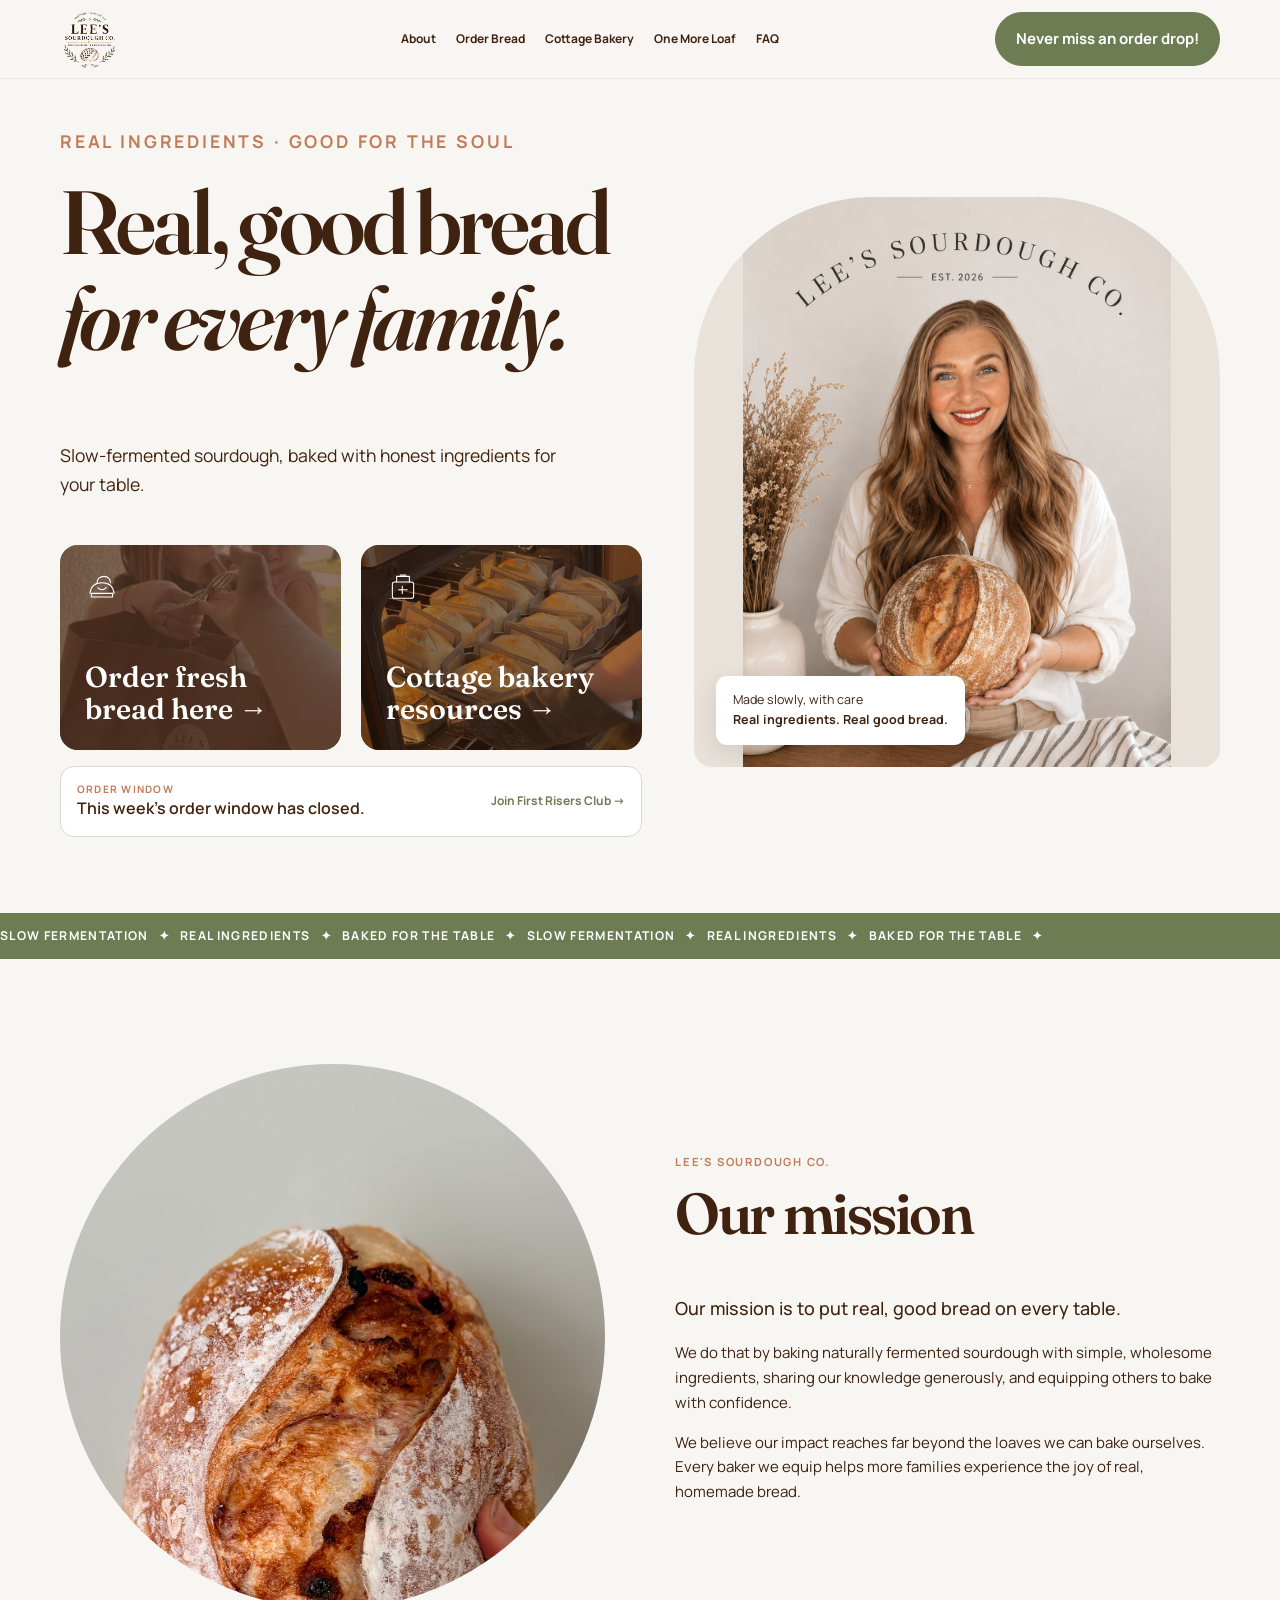
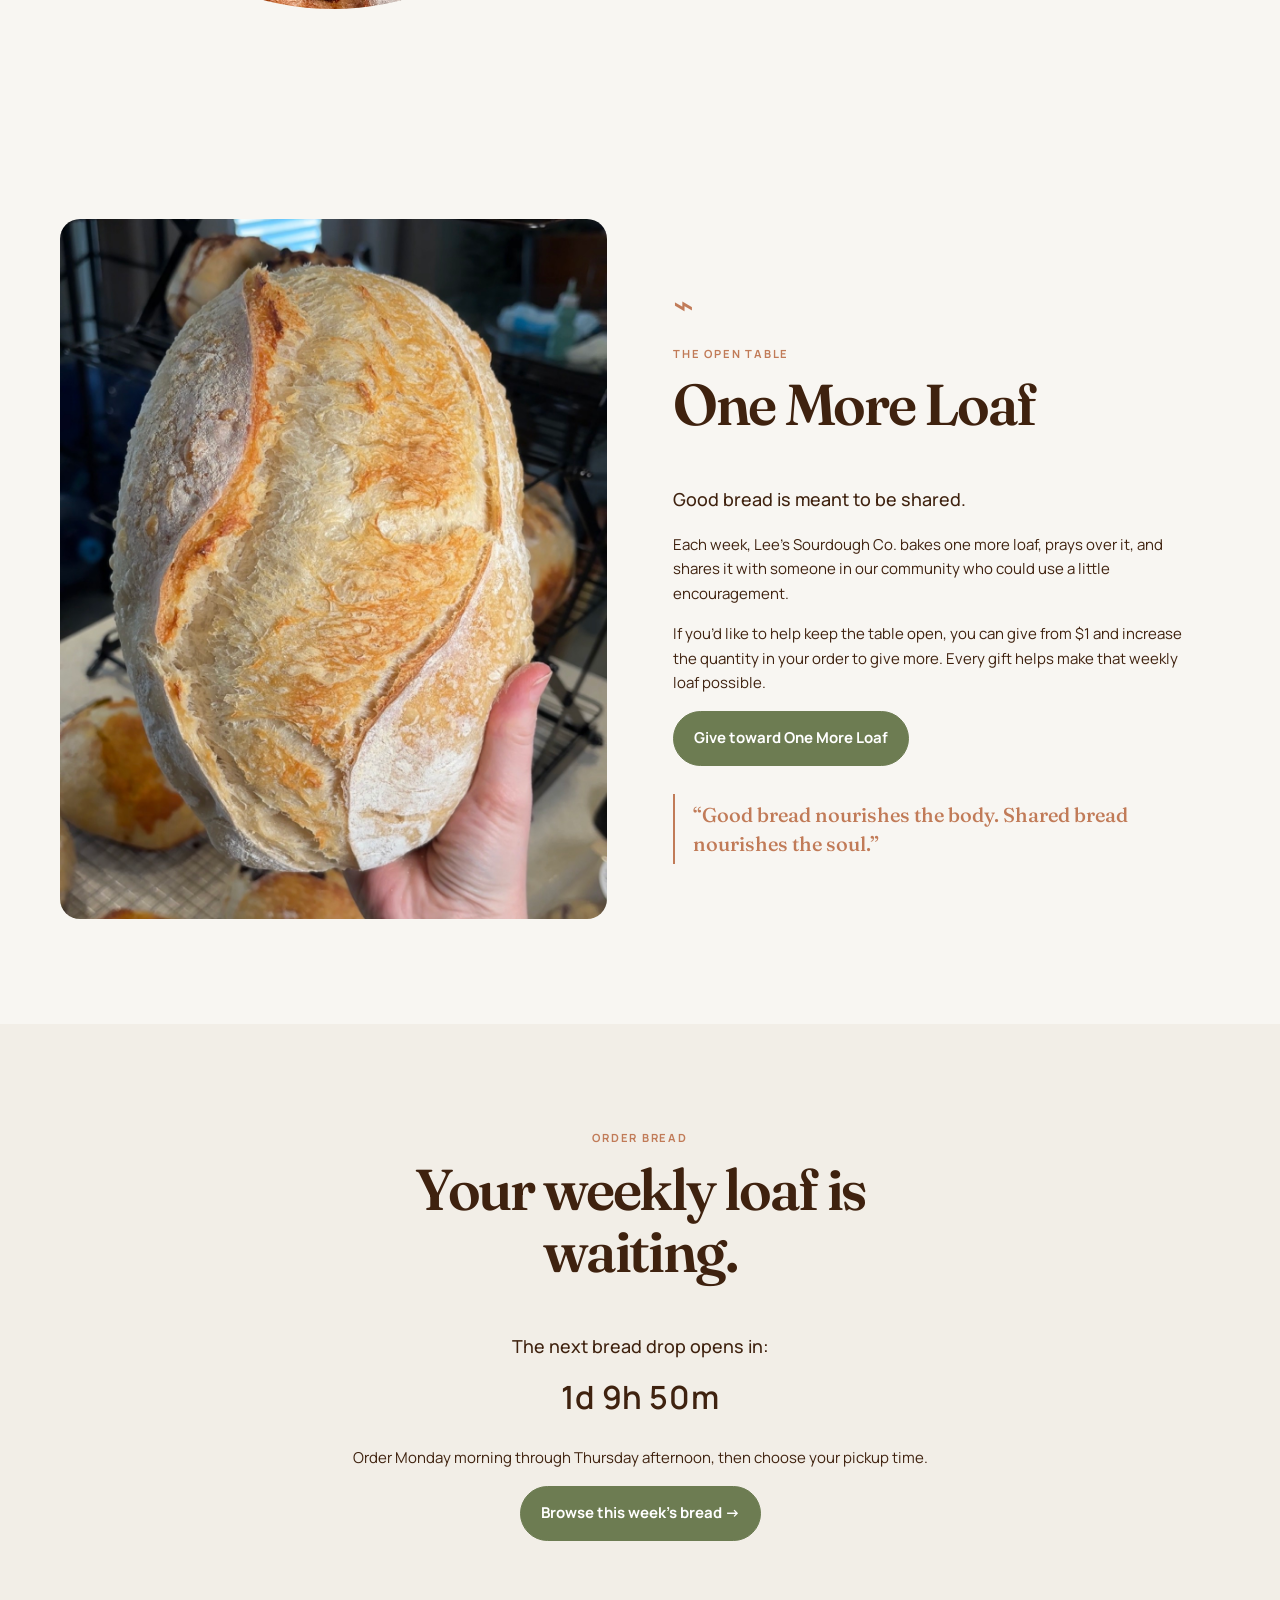
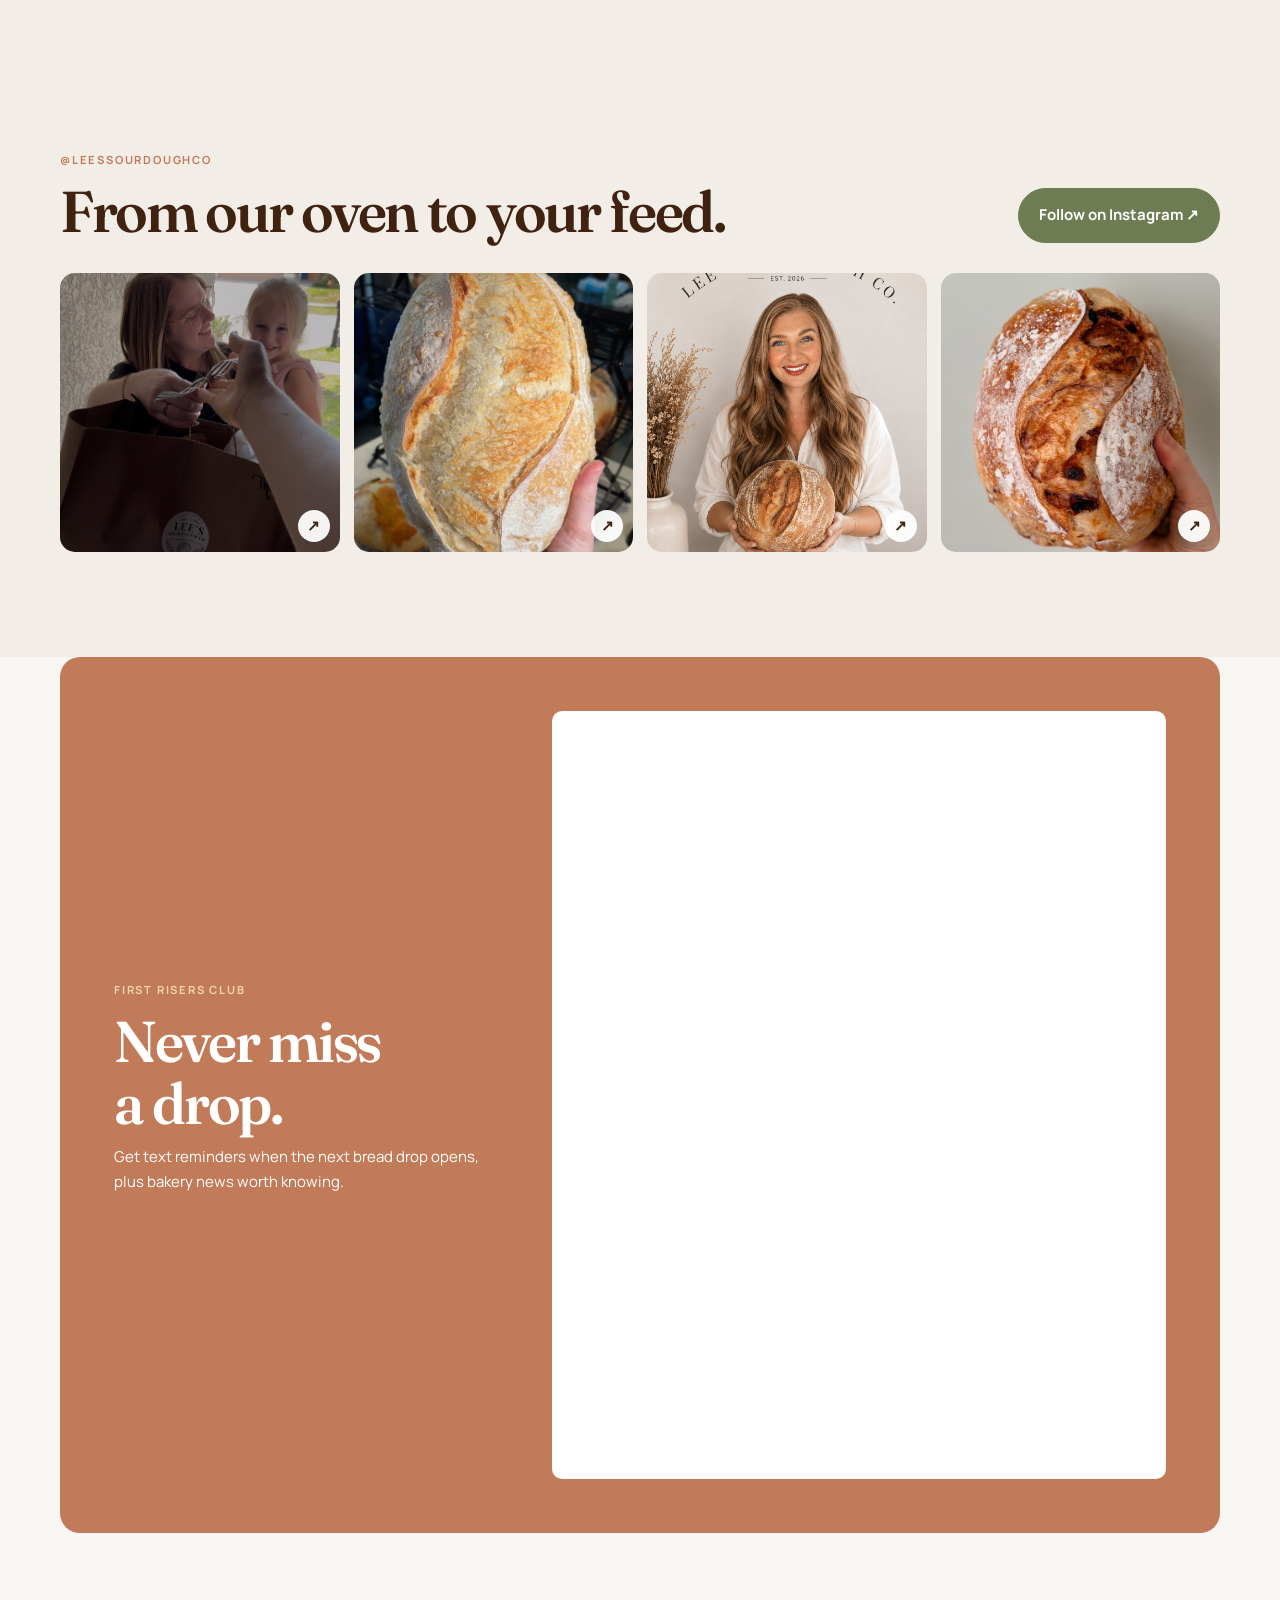
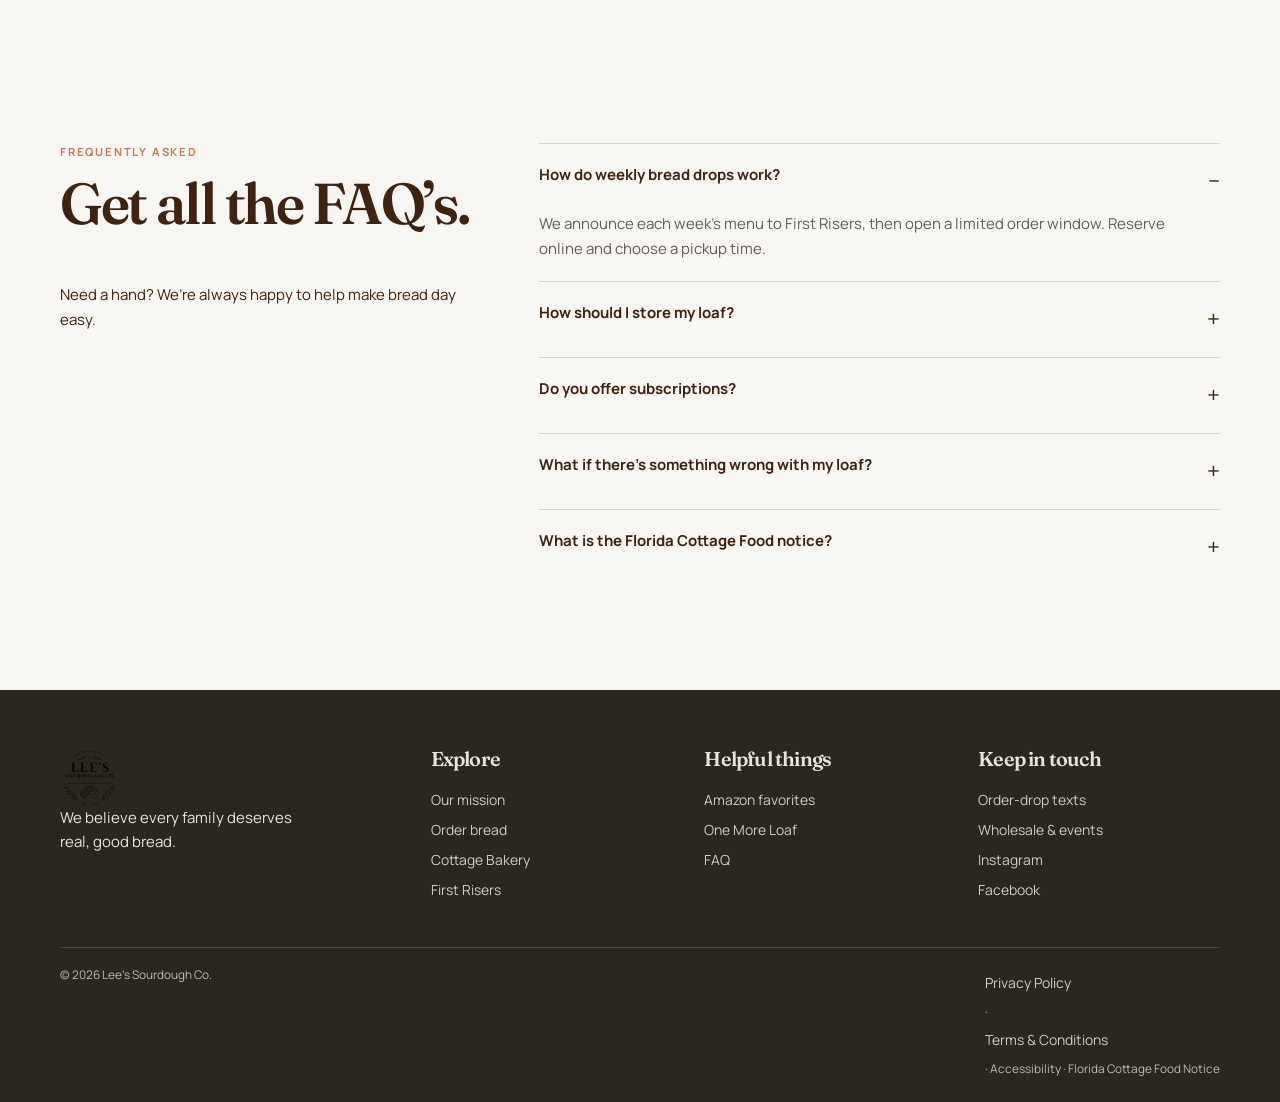
==== index.html @ 3257762b "Update FAQ answers" ====
<!doctype html>
<html lang="en">
<head>
  <meta charset="utf-8" />
  <meta name="viewport" content="width=device-width, initial-scale=1" />
  <meta name="description" content="Lee's Sourdough Co. — real, good bread for every family." />
  <title>Lee's Sourdough Co. | Real, good bread</title>
  <link rel="preconnect" href="https://fonts.googleapis.com">
  <link rel="preconnect" href="https://fonts.gstatic.com" crossorigin>
  <link href="https://fonts.googleapis.com/css2?family=Fraunces:opsz,wght@9..144,500;9..144,600;9..144,700&family=Manrope:wght@400;500;600;700&display=swap" rel="stylesheet">
  <style>
    :root { --cream:#F8F6F2; --paper:#FFFFFF; --ink:#3F220F; --brown:#C17B58; --olive:#6D7C52; --sage:#E5E8DF; --sand:#F2EEE7; --line:#DDD6CC; }
    * { box-sizing:border-box; } html { scroll-behavior:smooth; } body { margin:0; color:var(--ink); background:var(--cream); font:15px/1.65 "Manrope",sans-serif; }
    h1,h2,h3,p { margin-top:0; } h1,h2,h3 { font-family:"Fraunces",Georgia,serif; font-weight:600; line-height:1.08; letter-spacing:-.04em; } h1 { font-size:clamp(3rem,7vw,6.8rem); } h2 { font-size:clamp(2.25rem,4.5vw,4.35rem); } h3 { font-size:1.55rem; }
    a { color:inherit; text-decoration:none; } img { max-width:100%; display:block; object-fit:cover; } .wrap { width:min(1160px,calc(100% - 42px)); margin:auto; } .eyebrow { color:var(--brown); text-transform:uppercase; font-size:.7rem; font-weight:700; letter-spacing:.16em; }
    .btn { display:inline-flex; align-items:center; justify-content:center; gap:.5rem; border:1px solid var(--ink); border-radius:999px; padding:.88rem 1.25rem; font-weight:700; transition:.25s; cursor:pointer; background:transparent; } .btn:hover { transform:translateY(-2px); } .btn.dark { color:#fff; background:var(--ink); } .btn.olive { color:#fff; background:var(--olive); border-color:var(--olive); }
    header { position:sticky; top:0; z-index:10; background:rgba(248,246,242,.9); backdrop-filter:blur(14px); border-bottom:1px solid rgba(63,34,15,.08); } .nav { height:78px; display:flex; justify-content:space-between; align-items:center; } .logo { display:flex; align-items:center; gap:.55rem; } .logo img { width:124px; max-height:58px; object-fit:contain; object-position:left center; mix-blend-mode:multiply; } .mark { display:none; } nav { display:flex; gap:1.25rem; font-size:.75rem; font-weight:700; } nav a:hover { color:var(--olive); } .menu { display:none; }
    .hero { padding:48px 0 76px; } .hero-grid { display:grid; grid-template-columns:1.05fr .95fr; gap:52px; align-items:center; } .hero p { max-width:510px; font-size:1.1rem; } .hero-photo { min-height:570px; border-radius:180px 180px 18px 18px; overflow:hidden; position:relative; background:#e8e2da; } .hero-photo img { width:100%;height:100%;position:absolute;object-fit:contain;object-position:center; } .photo-note { position:absolute; left:22px; bottom:22px; background:var(--paper); padding:14px 17px; border-radius:11px; font-size:.78rem; box-shadow:0 8px 24px #46382422; }
    .choice-grid { display:grid; grid-template-columns:1fr 1fr; gap:20px; margin-top:45px; } .choice { min-height:205px; display:flex; flex-direction:column; justify-content:space-between; padding:25px; border-radius:18px; transition:.25s; position:relative; overflow:hidden; isolation:isolate; background-size:cover; background-position:center; color:#fff; } .choice::before { content:''; position:absolute; inset:0; z-index:-1; background:rgba(104,67,44,.62); transition:background .25s; } .choice:hover { transform:translateY(-4px); } .choice:hover::before { background:rgba(104,67,44,.48); } .choice.bread-choice { background-image:url('assets/order-fresh-delivery.jpeg'); background-position:center 58%; } .choice.learn-choice { background-image:url('assets/cottage-bakery-oven.jpeg'); background-position:center; color:#fff; } .choice.learn-choice::before { background:rgba(63,34,15,.52); } .choice.learn-choice:hover::before { background:rgba(63,34,15,.4); } .choice strong { font:600 1.8rem/1.1 "Fraunces"; } .choice-icon { width:34px; height:34px; color:currentColor; stroke:currentColor; fill:none; stroke-width:1.5; stroke-linecap:round; stroke-linejoin:round; } .drop-status { display:flex; align-items:center; justify-content:space-between; gap:15px; margin-top:16px; padding:14px 16px; border:1px solid var(--line); border-radius:14px; background:var(--paper); } .drop-status small { display:block; color:var(--brown); font-size:.64rem; font-weight:700; letter-spacing:.12em; text-transform:uppercase; } .drop-status b { font:600 1rem/1.3 "Manrope"; } .drop-status a { color:var(--olive); font-size:.75rem; font-weight:700; white-space:nowrap; }
    .ticker { background:var(--olive); color:#fff; padding:13px 0; overflow:hidden; white-space:nowrap; font-size:.76rem; font-weight:700; letter-spacing:.11em; text-transform:uppercase; } .ticker div { display:inline-block; animation:slide 14s linear infinite; } @keyframes slide { to { transform:translateX(-30%); } }
    section { padding:105px 0; } .split { display:grid; grid-template-columns:1fr 1fr; gap:70px; align-items:center; } .round-photo { aspect-ratio:1; border-radius:50%; overflow:hidden; } .lead { font:500 1.12rem/1.7 "Manrope"; max-width:520px; } .values { display:grid; grid-template-columns:1fr 1fr; gap:10px; margin-top:25px; } .value { background:var(--paper); border:1px solid var(--line); padding:17px; border-radius:12px; font-size:.9rem; transition:background .25s,color .25s,transform .25s; } .value:hover { background:var(--olive); color:#fff; transform:translateY(-2px); }
    .different { background:var(--ink); color:#fff; } .different .eyebrow { color:#e5c780; } .feature-grid { display:grid; grid-template-columns:repeat(4,1fr); gap:18px; margin-top:45px; } .feature { border-top:1px solid #ffffff55; padding-top:17px; } .feature b { display:block; font:600 1.2rem "Fraunces"; margin-bottom:7px; }
    .section-head { display:flex; justify-content:space-between; align-items:end; gap:25px; margin-bottom:40px; } .section-head p { max-width:440px; margin:0; } .cards { display:grid; grid-template-columns:repeat(3,1fr); gap:18px; } .card { background:var(--paper); border-radius:16px; overflow:hidden; border:1px solid var(--line); } .card img { width:100%; aspect-ratio:1.1; } .card-copy { padding:20px; } .tag { color:var(--brown); text-transform:uppercase; font-weight:700; font-size:.68rem; letter-spacing:.11em; } .instagram { background:var(--sand); } .instagram-head { display:flex; align-items:end; justify-content:space-between; gap:24px; margin-bottom:30px; } .instagram-head h2 { margin-bottom:0; } .instagram-grid { display:grid; grid-template-columns:repeat(4,1fr); gap:14px; } .instagram-post { aspect-ratio:1; overflow:hidden; border-radius:15px; background:#ddd3c6; position:relative; } .instagram-post img { width:100%; height:100%; object-fit:cover; transition:transform .35s; } .instagram-post:hover img { transform:scale(1.05); } .instagram-post span { position:absolute; inset:auto 10px 10px auto; display:grid; place-items:center; width:32px; height:32px; border-radius:50%; background:#fffffff0; color:var(--ink); font-weight:700; }
    .order { background:var(--sand); } .order-layout { display:grid; grid-template-columns:.84fr 1.16fr; gap:50px; } .order-layout.order-only { grid-template-columns:minmax(0,620px); justify-content:center; text-align:center; } .order-layout.order-only .lead { margin-inline:auto; } .tools { display:grid; grid-template-columns:repeat(2,1fr); gap:12px; } .tool { background:#fffaf3; padding:23px 18px; border-radius:13px; min-height:135px; border:1px solid #dcd0c0; } .tool span { display:block; font-size:1.55rem; margin-bottom:14px; }
    .tutorials { display:grid; grid-template-columns:repeat(3,1fr); gap:16px; } .tutorial { min-height:205px; padding:22px; border-radius:17px; display:flex; flex-direction:column; justify-content:space-between; background:var(--paper); border:1px solid var(--line); } .tutorial:nth-child(2),.tutorial:nth-child(5) { background:#f1ede5; } .tutorial small { font-weight:700; color:var(--brown); }
    .community { background:#70442d; color:#fff; } .levels { display:grid; grid-template-columns:repeat(4,1fr); gap:15px; margin-top:35px; } .level { padding:24px; border:1px solid #ffffff55; border-radius:15px; } .level em { color:#f0cf96; font-size:.75rem; font-style:normal; text-transform:uppercase; letter-spacing:.1em; } .club-details { display:grid; grid-template-columns:1fr 1fr; gap:16px; margin-top:16px; } .club-panel { padding:25px; border-radius:15px; background:#ffffff12; border:1px solid #ffffff32; } .club-panel h3 { margin-bottom:10px; } .milestones { display:flex; gap:10px; flex-wrap:wrap; margin-top:17px; } .milestone { padding:9px 12px; border-radius:999px; background:#ffffff18; font-size:.78rem; } .progress-track { height:7px; margin:17px 0 8px; overflow:hidden; border-radius:999px; background:#ffffff30; } .progress-track span { display:block; width:60%; height:100%; background:#f0cf96; border-radius:inherit; }
    .open-table { background:var(--cream); } .open-grid { display:grid; grid-template-columns:1fr 1fr; gap:66px; align-items:center; } .open-photo { min-height:500px; overflow:hidden; border-radius:20px; } .open-photo img { width:100%; height:100%; } .open-copy { max-width:510px; } .open-copy .quote { border-left:2px solid var(--brown); color:var(--brown); margin:28px 0 0; padding:6px 0 6px 18px; font:500 1.25rem/1.45 "Fraunces"; } .open-icon { color:var(--brown); font-size:2.2rem; margin-bottom:12px; } .text-link { display:inline-block; margin-left:18px; font-weight:700; color:var(--brown); } 
    .library { background:#ede8df; } .search { width:100%; border:1px solid var(--line); border-radius:999px; padding:15px 19px; font:inherit; background:#fffdf9; margin-bottom:19px; } .loaves { display:grid; grid-template-columns:repeat(4,1fr); gap:14px; } .loaf { background:var(--paper); border-radius:12px; padding:17px; } .loaf b { font-family:"Fraunces"; font-size:1.2rem; } .loaf small { display:block; color:#6E675F; }
    .faq-grid { display:grid; grid-template-columns:.75fr 1.25fr; gap:70px; } details { border-top:1px solid var(--line); padding:19px 0; } summary { cursor:pointer; font-weight:700; list-style:none; display:flex; justify-content:space-between; } summary::after { content:'+'; font-size:1.4rem; font-weight:400; } details[open] summary::after { content:'−'; } details p { color:#625e56; margin:12px 30px 0 0; }
    .subscribe { padding:0 0 105px; } .subscribe-box { background:var(--brown); color:#fff; padding:54px; border-radius:20px; display:grid; grid-template-columns:.78fr 1.22fr; gap:45px; align-items:center; } .subscribe-box h2 { margin-bottom:10px; } .risers-embed { width:100%; overflow:visible; border-radius:10px; background:#fff; } .risers-embed iframe { width:100%; height:768px; min-height:768px; border:0; border-radius:10px; display:block; } form { display:flex; gap:9px; } input { min-width:250px; padding:13px 16px; border:0; border-radius:999px; font:inherit; } form button { border:0; }
    footer { background:#292720; color:#e9e4da; padding:58px 0 24px; } .footer-grid { display:grid; grid-template-columns:1.4fr repeat(3,1fr); gap:32px; } footer h3 { font-size:1.25rem; } footer a { display:block; font-size:.87rem; margin:7px 0; color:#d0cbc2; } .legal { border-top:1px solid #ffffff22; margin-top:38px; padding-top:17px; display:flex;justify-content:space-between;font-size:.74rem;color:#bfb9af; }
    .fade { animation:fade .75s both; } @keyframes fade { from { opacity:0; transform:translateY(15px) } to { opacity:1; transform:none } }
    @media (max-width:800px) { nav { display:none; } .menu { display:block; } .hero-grid,.split,.order-layout,.faq-grid,.subscribe-box,.open-grid,.club-details { grid-template-columns:1fr; gap:30px; } .hero-photo { min-height:390px; order:-1; border-radius:100px 100px 15px 15px; } .open-photo { min-height:390px; order:-1; } .feature-grid,.cards,.tutorials,.levels,.loaves { grid-template-columns:repeat(2,1fr); } .footer-grid { grid-template-columns:1fr 1fr; } section { padding:68px 0; } .subscribe { padding-bottom:68px; } .subscribe-box { padding:32px 25px; } form { flex-direction:column; } input { min-width:0; } }
    @media (max-width:460px) { .choice-grid,.feature-grid,.cards,.tutorials,.levels,.loaves,.values { grid-template-columns:1fr; } .tools { gap:9px; } .section-head { display:block; } .section-head p { margin-top:15px; } }
  </style>
  <style>
    html{scroll-padding-top:76px;-webkit-text-size-adjust:100%}body{overflow-x:hidden}img,iframe{max-width:100%}section[id]{scroll-margin-top:76px}
    @media(max-width:800px){.wrap{width:min(100% - 32px,1160px)}.nav{height:68px;gap:10px}.logo img{width:92px;max-height:52px}.nav .btn{padding:.66rem .8rem;font-size:.7rem;line-height:1.15;text-align:center}.hero{padding:30px 0 54px}.hero h1{font-size:clamp(2.75rem,13vw,4rem)}.hero p{font-size:1rem}.choice-grid{margin-top:28px;gap:14px}.choice{min-height:172px;padding:20px}.choice strong{font-size:1.55rem}.drop-status{align-items:flex-start;flex-wrap:wrap}.drop-status a{width:100%}.hero-photo,.open-photo{min-height:330px}.photo-note{left:14px;bottom:14px;padding:10px 12px;font-size:.7rem}.round-photo{max-width:390px;margin:auto}.order-layout.order-only{padding-inline:4px}.faq-grid{gap:24px}.subscribe-box{padding:28px 20px}.risers-embed iframe{min-height:820px}.instagram-head{display:block}.instagram-head .btn{margin-top:16px}.instagram-grid{grid-template-columns:repeat(2,1fr);gap:10px}.footer-grid{grid-template-columns:1fr;gap:20px}.legal{display:block;line-height:1.7}.legal span+span{display:block;margin-top:8px}}
    @media(max-width:420px){.wrap{width:min(100% - 28px,1160px)}.nav .btn{max-width:190px;font-size:.66rem}.hero-photo,.open-photo{min-height:290px}.choice-grid{grid-template-columns:1fr}.choice{min-height:156px}.subscribe-box h2{font-size:clamp(2.4rem,12vw,3.25rem)}.risers-embed iframe{min-height:820px}}
  </style>
</head>
<body>
  <header><div class="wrap nav"><a class="logo" href="#home"><img src="assets/lees-sourdough-logo-sticker.png" alt="Lee's Sourdough Co."></a><nav><a href="#about">About</a><a href="order.html">Order Bread</a><a href="cottage-bakery.html">Cottage Bakery</a><a href="#open-table">One More Loaf</a><a href="#faq">FAQ</a></nav><a class="btn olive" href="#subscribe">Never miss an order drop!</a></div></header>
  <main>
    <section class="hero" id="home"><div class="wrap hero-grid"><div class="fade"><p class="eyebrow">Real ingredients · good for the soul</p><h1>Real, good bread<br><i>for every family.</i></h1><p>Slow-fermented sourdough, baked with honest ingredients for your table.</p><div class="choice-grid"><a class="choice bread-choice" href="order.html"><svg class="choice-icon" viewBox="0 0 48 48" aria-hidden="true"><path d="M7 33c1-9 7-15 17-15s16 6 17 15"/><path d="M9 33h30v5H9zM17 18c0-5 4-9 10-9 5 0 9 4 9 9M18 25c2 2 4 3 6 3s4-1 6-3"/></svg><strong>Order fresh<br>bread here →</strong></a><a class="choice learn-choice" href="cottage-bakery.html"><svg class="choice-icon" viewBox="0 0 48 48" aria-hidden="true"><rect x="9" y="17" width="30" height="23" rx="3"/><path d="M15 17V9h18v8M18 28h12M23 23v10M20 7h8"/></svg><strong>Cottage bakery<br>resources →</strong></a></div><div class="drop-status"><div><small>Order window</small><b id="heroCountdownLabel">Checking this week’s drop…</b><span id="heroCountdown" hidden></span></div><a href="#subscribe">Join First Risers Club →</a></div></div><div class="hero-photo fade"><img src="assets/hero-founder.png" alt="Founder of Lee's Sourdough Co. holding a fresh sourdough loaf"><div class="photo-note">Made slowly, with care<br><b>Real ingredients. Real good bread.</b></div></div></div></section>
    <div class="ticker"><div>slow fermentation &nbsp; ✦ &nbsp; real ingredients &nbsp; ✦ &nbsp; baked for the table &nbsp; ✦ &nbsp; slow fermentation &nbsp; ✦ &nbsp; real ingredients &nbsp; ✦ &nbsp; baked for the table &nbsp; ✦ &nbsp;</div></div>
    <section id="about"><div class="wrap split"><div class="round-photo"><img src="assets/mission-loaf.jpeg" alt="A fresh Lee's Sourdough Co. loaf"></div><div><p class="eyebrow">Lee's Sourdough Co.</p><h2>Our mission</h2><p class="lead">Our mission is to put real, good bread on every table.</p><p>We do that by baking naturally fermented sourdough with simple, wholesome ingredients, sharing our knowledge generously, and equipping others to bake with confidence.</p><p>We believe our impact reaches far beyond the loaves we can bake ourselves. Every baker we equip helps more families experience the joy of real, homemade bread.</p></div></div></section>
    <section class="open-table" id="open-table"><div class="wrap open-grid"><div class="open-photo fade"><img src="assets/plain-sourdough-loaf.jpeg" alt="A plain freshly baked sourdough loaf"></div><div class="open-copy"><div class="open-icon" aria-hidden="true">⌁</div><p class="eyebrow">The Open Table</p><h2>One More Loaf</h2><p class="lead">Good bread is meant to be shared.</p><p>Each week, Lee’s Sourdough Co. bakes one more loaf, prays over it, and shares it with someone in our community who could use a little encouragement.</p><p>If you’d like to help keep the table open, you can give from $1 and increase the quantity in your order to give more. Every gift helps make that weekly loaf possible.</p><a class="btn olive" href="order.html">Give toward One More Loaf</a><p class="quote">“Good bread nourishes the body. Shared bread nourishes the soul.”</p></div></div></section>
    <section class="order" id="order"><div class="wrap order-layout order-only"><div><p class="eyebrow">Order bread</p><h2>Your weekly loaf is waiting.</h2><p class="lead" id="countdownLabel">The next bread drop opens in:</p><h3 id="countdown" style="font-family:Manrope;font-size:2rem;letter-spacing:.02em">--d --h --m</h3><p>Order Monday morning through Thursday afternoon, then choose your pickup time.</p><a class="btn olive" id="orderCta" href="order.html">Browse this week’s bread →</a></div></div></section>
    <section class="instagram" aria-labelledby="instagram-title"><div class="wrap"><div class="instagram-head"><div><p class="eyebrow">@leessourdoughco</p><h2 id="instagram-title">From our oven to your feed.</h2></div><a class="btn olive" href="https://www.instagram.com/leessourdoughco/" target="_blank" rel="noopener">Follow on Instagram ↗</a></div><div class="instagram-grid"><a class="instagram-post" href="https://www.instagram.com/leessourdoughco/" target="_blank" rel="noopener"><img src="assets/order-fresh-delivery.jpeg" alt="Lee's Sourdough Co. bread delivery"><span aria-hidden="true">↗</span></a><a class="instagram-post" href="https://www.instagram.com/leessourdoughco/" target="_blank" rel="noopener"><img src="assets/plain-sourdough-loaf.jpeg" alt="Fresh sourdough loaf"><span aria-hidden="true">↗</span></a><a class="instagram-post" href="https://www.instagram.com/leessourdoughco/" target="_blank" rel="noopener"><img src="assets/hero-founder.png" alt="Founder holding a sourdough loaf"><span aria-hidden="true">↗</span></a><a class="instagram-post" href="https://www.instagram.com/leessourdoughco/" target="_blank" rel="noopener"><img src="assets/mission-loaf.jpeg" alt="Freshly baked Lee's Sourdough loaf"><span aria-hidden="true">↗</span></a></div></div></section>
    <section class="subscribe" id="subscribe"><div class="wrap"><div class="subscribe-box"><div><p class="eyebrow" style="color:#f3d4ae">First Risers Club</p><h2>Never miss<br>a drop.</h2><p>Get text reminders when the next bread drop opens, plus bakery news worth knowing.</p></div><div class="risers-embed"><iframe src="https://link.lifeofthelees.com/widget/form/QZSWTrBe4F0Rznq5E8oC" id="inline-QZSWTrBe4F0Rznq5E8oC" data-layout="{'id':'INLINE'}" data-trigger-type="alwaysShow" data-trigger-value="" data-activation-type="alwaysActivated" data-activation-value="" data-deactivation-type="neverDeactivate" data-deactivation-value="" data-form-name="Join the First Risers!" data-height="768" data-layout-iframe-id="inline-QZSWTrBe4F0Rznq5E8oC" data-form-id="QZSWTrBe4F0Rznq5E8oC" data-cookie-consent="true" data-cookie-consent-provider="auto" title="Join the First Risers!"></iframe><script src="https://link.lifeofthelees.com/js/form_embed.js"></script></div></div></div></section>
<section id="faq"><div class="wrap faq-grid"><div><p class="eyebrow">Frequently asked</p><h2>Get all the FAQ’s.</h2><p>Need a hand? We’re always happy to help make bread day easy.</p></div><div><details open><summary>How do weekly bread drops work?</summary><p>We announce each week’s menu to First Risers, then open a limited order window. Reserve online and choose a pickup time.</p></details><details><summary>How should I store my loaf?</summary><p>You can store your loaf on the counter for 2–3 days, then in the fridge for up to a week. The best way to keep it fresh longer is to pre-slice it and store it in a freezer bag in the freezer.</p></details><details><summary>Do you offer subscriptions?</summary><p>Subscriptions are coming soon. Join First Risers to be the first to know when they’re ready.</p></details><details><summary>What if there’s something wrong with my loaf?</summary><p>We want every loaf to be a delight. Reach out within 24 hours of pickup with pictures and a description of what was wrong, and we’ll make it right.</p></details><details><summary>What is the Florida Cottage Food notice?</summary><p>Lee’s Sourdough Co. operates under Florida’s Cottage Food Law, which allows home bakers to make and sell certain low-risk, shelf-stable foods from their home kitchens without a food permit or commercial kitchen.</p><p>This includes foods like breads, cookies, cakes, pastries, candies, jams, and other approved shelf-stable products. Foods that require refrigeration for safety, including products made with certain cream cheese or other temperature-controlled ingredients, are not permitted under the cottage food exemption.</p><p>Simply put: everything I sell is made from my home kitchen and carefully selected to meet Florida’s cottage food requirements.</p></details></div></div></section>
  </main>
  <footer id="contact"><div class="wrap"><div class="footer-grid"><div><div class="logo"><img src="assets/lees-sourdough-logo-sticker.png" alt="Lee's Sourdough Co."></div><p style="max-width:240px">We believe every family deserves real, good bread.</p></div><div><h3>Explore</h3><a href="#about">Our mission</a><a href="order.html">Order bread</a><a href="cottage-bakery.html">Cottage Bakery</a><a href="#subscribe">First Risers</a></div><div><h3>Helpful things</h3><a href="cottage-bakery.html">Amazon favorites</a><a href="#open-table">One More Loaf</a><a href="#faq">FAQ</a></div><div><h3>Keep in touch</h3><a href="#subscribe">Order-drop texts</a><a href="#contact">Wholesale & events</a><a href="#contact">Instagram</a><a href="#contact">Facebook</a></div></div><div class="legal"><span>© 2026 Lee’s Sourdough Co.</span><span><a href="privacy-policy.html">Privacy Policy</a> · <a href="terms.html">Terms &amp; Conditions</a> · Accessibility · Florida Cottage Food Notice</span></div></div></footer>
  <script>
    // Update this one URL when the order form is ready; the weekly timing below needs no manual updates.
    const ORDER_FORM_URL = 'order.html';
    const nyParts = date => Object.fromEntries(new Intl.DateTimeFormat('en-US',{timeZone:'America/New_York',year:'numeric',month:'numeric',day:'numeric',weekday:'short'}).formatToParts(date).filter(p=>p.type!=='literal').map(p=>[p.type,p.value]));
    function nyTime(year,month,day,hour){const approx=new Date(Date.UTC(year,month-1,day,hour));const zone=new Intl.DateTimeFormat('en-US',{timeZone:'America/New_York',timeZoneName:'longOffset'}).formatToParts(approx).find(p=>p.type==='timeZoneName').value;const match=zone.match(/GMT([+-])(\d{2}):(\d{2})/);const offset=(Number(match[2])*60+Number(match[3]))*(match[1]==='-'?-1:1);return new Date(approx.getTime()-offset*60000);}
    function updateCountdown(){const now=new Date(),p=nyParts(now),today=new Date(Date.UTC(+p.year,+p.month-1,+p.day)),weekdays={Sun:0,Mon:1,Tue:2,Wed:3,Thu:4,Fri:5,Sat:6},monday=new Date(today);monday.setUTCDate(today.getUTCDate()-((weekdays[p.weekday]+6)%7));let open=nyTime(monday.getUTCFullYear(),monday.getUTCMonth()+1,monday.getUTCDate(),8),close=nyTime(monday.getUTCFullYear(),monday.getUTCMonth()+1,monday.getUTCDate()+3,17),target,label;if(now<open){target=open;label='Orders open Monday at 8 a.m. ET.';}else if(now<close){target=close;label='Orders are open now — closes Thursday at 5 p.m. ET.';}else{monday.setUTCDate(monday.getUTCDate()+7);target=nyTime(monday.getUTCFullYear(),monday.getUTCMonth()+1,monday.getUTCDate(),8);label='This week’s order window has closed.';}const ms=Math.max(0,target-now),d=Math.floor(ms/864e5),h=Math.floor(ms/36e5)%24,m=Math.floor(ms/6e4)%60;document.getElementById('countdown').textContent=`${d}d ${h}h ${m}m`;document.getElementById('countdownLabel').textContent=now<open?'The next bread drop opens in:':now<close?'This week’s order window closes in:':'The next bread drop opens in:';document.getElementById('heroCountdownLabel').textContent=label;const cta=document.getElementById('orderCta');if(ORDER_FORM_URL)cta.href=ORDER_FORM_URL;}
    updateCountdown();setInterval(updateCountdown,60000);
    const loafSearch=document.getElementById('loafSearch');if(loafSearch)loafSearch.addEventListener('input',e=>document.querySelectorAll('.loaf').forEach(x=>x.style.display=x.textContent.toLowerCase().includes(e.target.value.toLowerCase())?'block':'none'));
  </script>
</body>
</html>
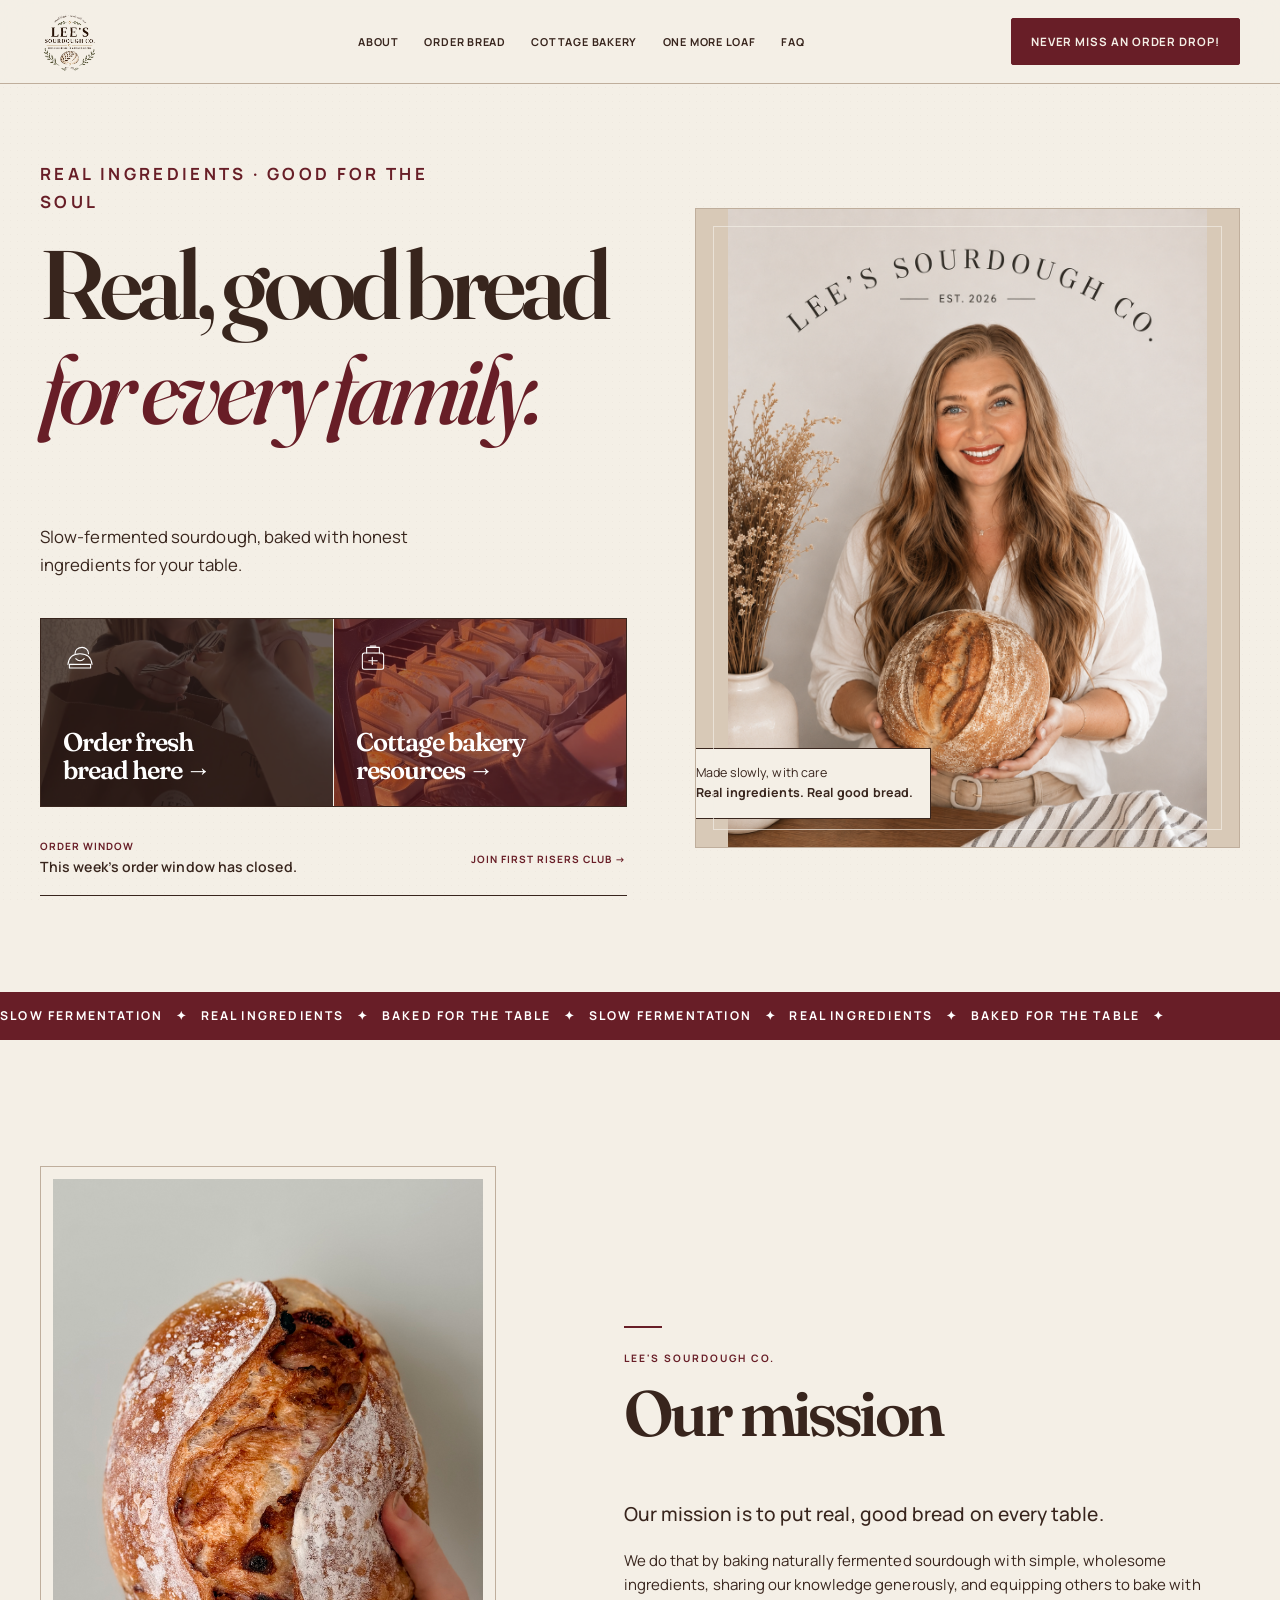
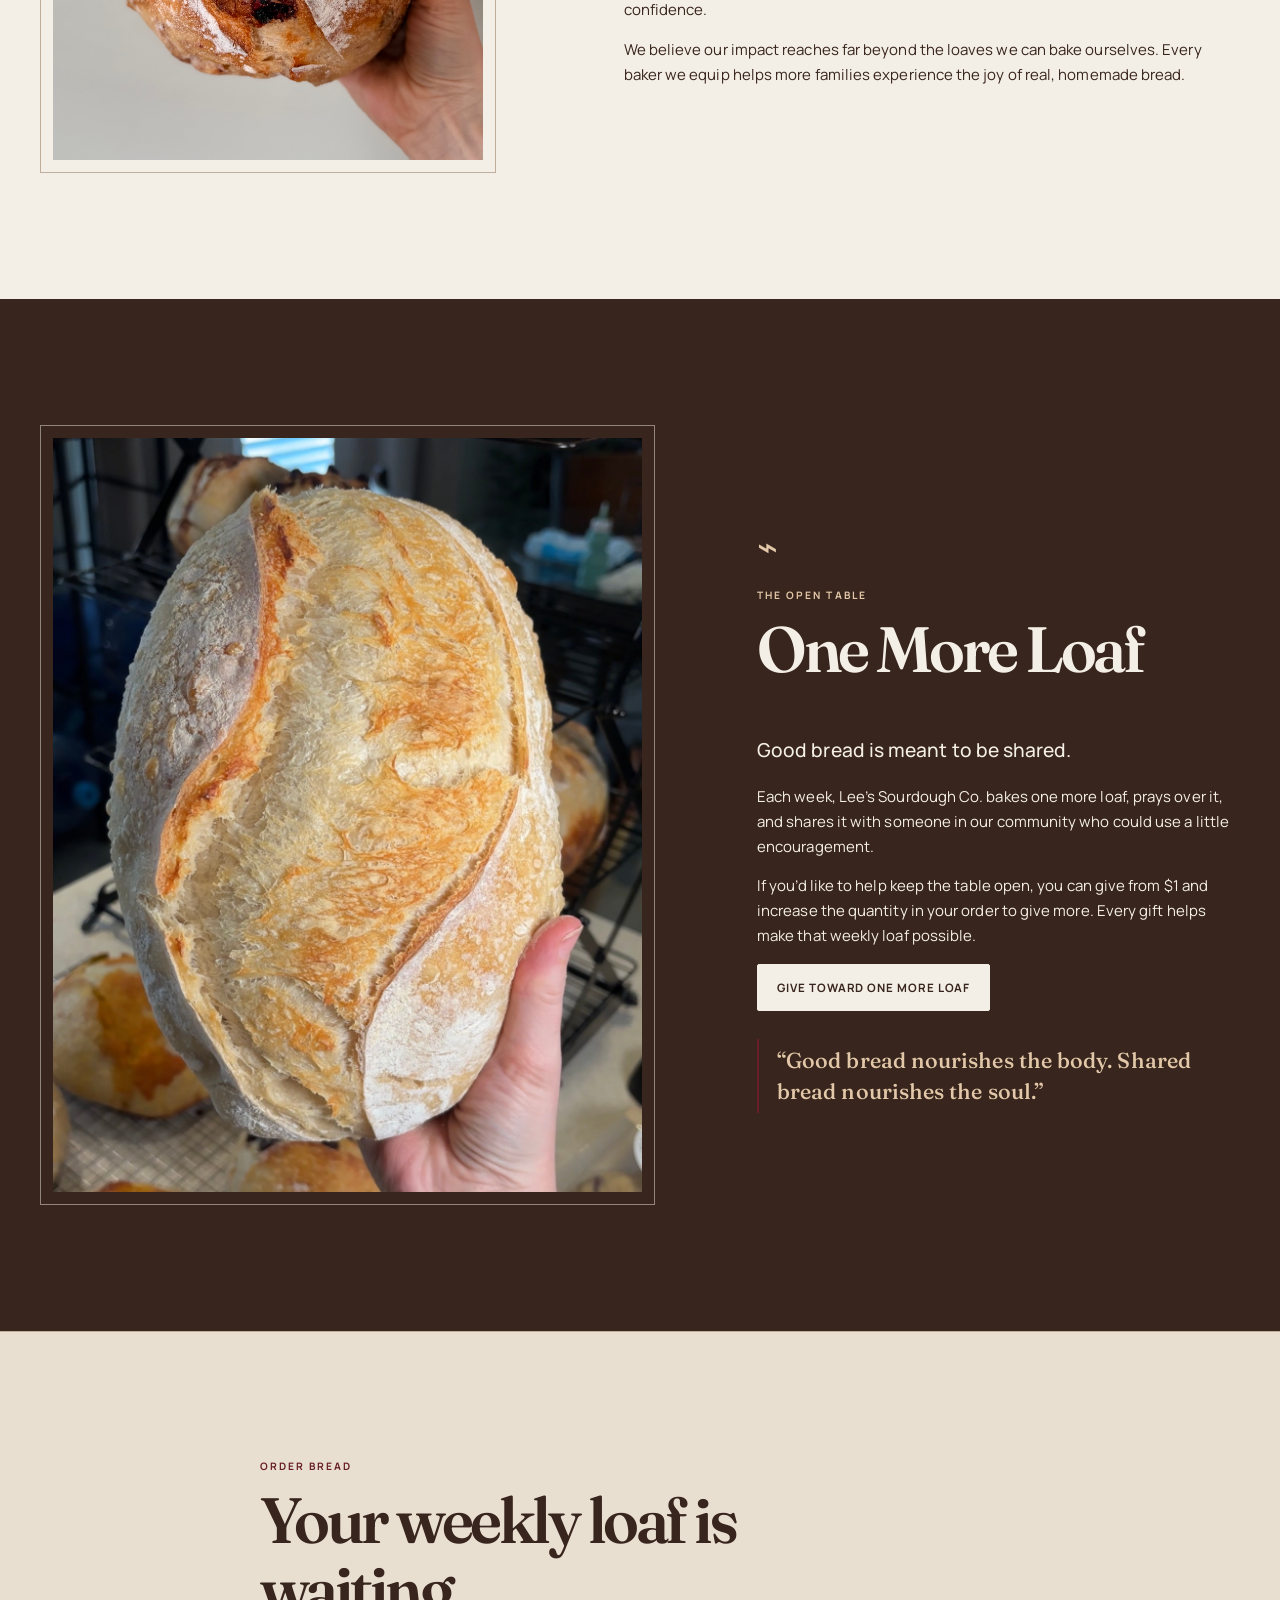
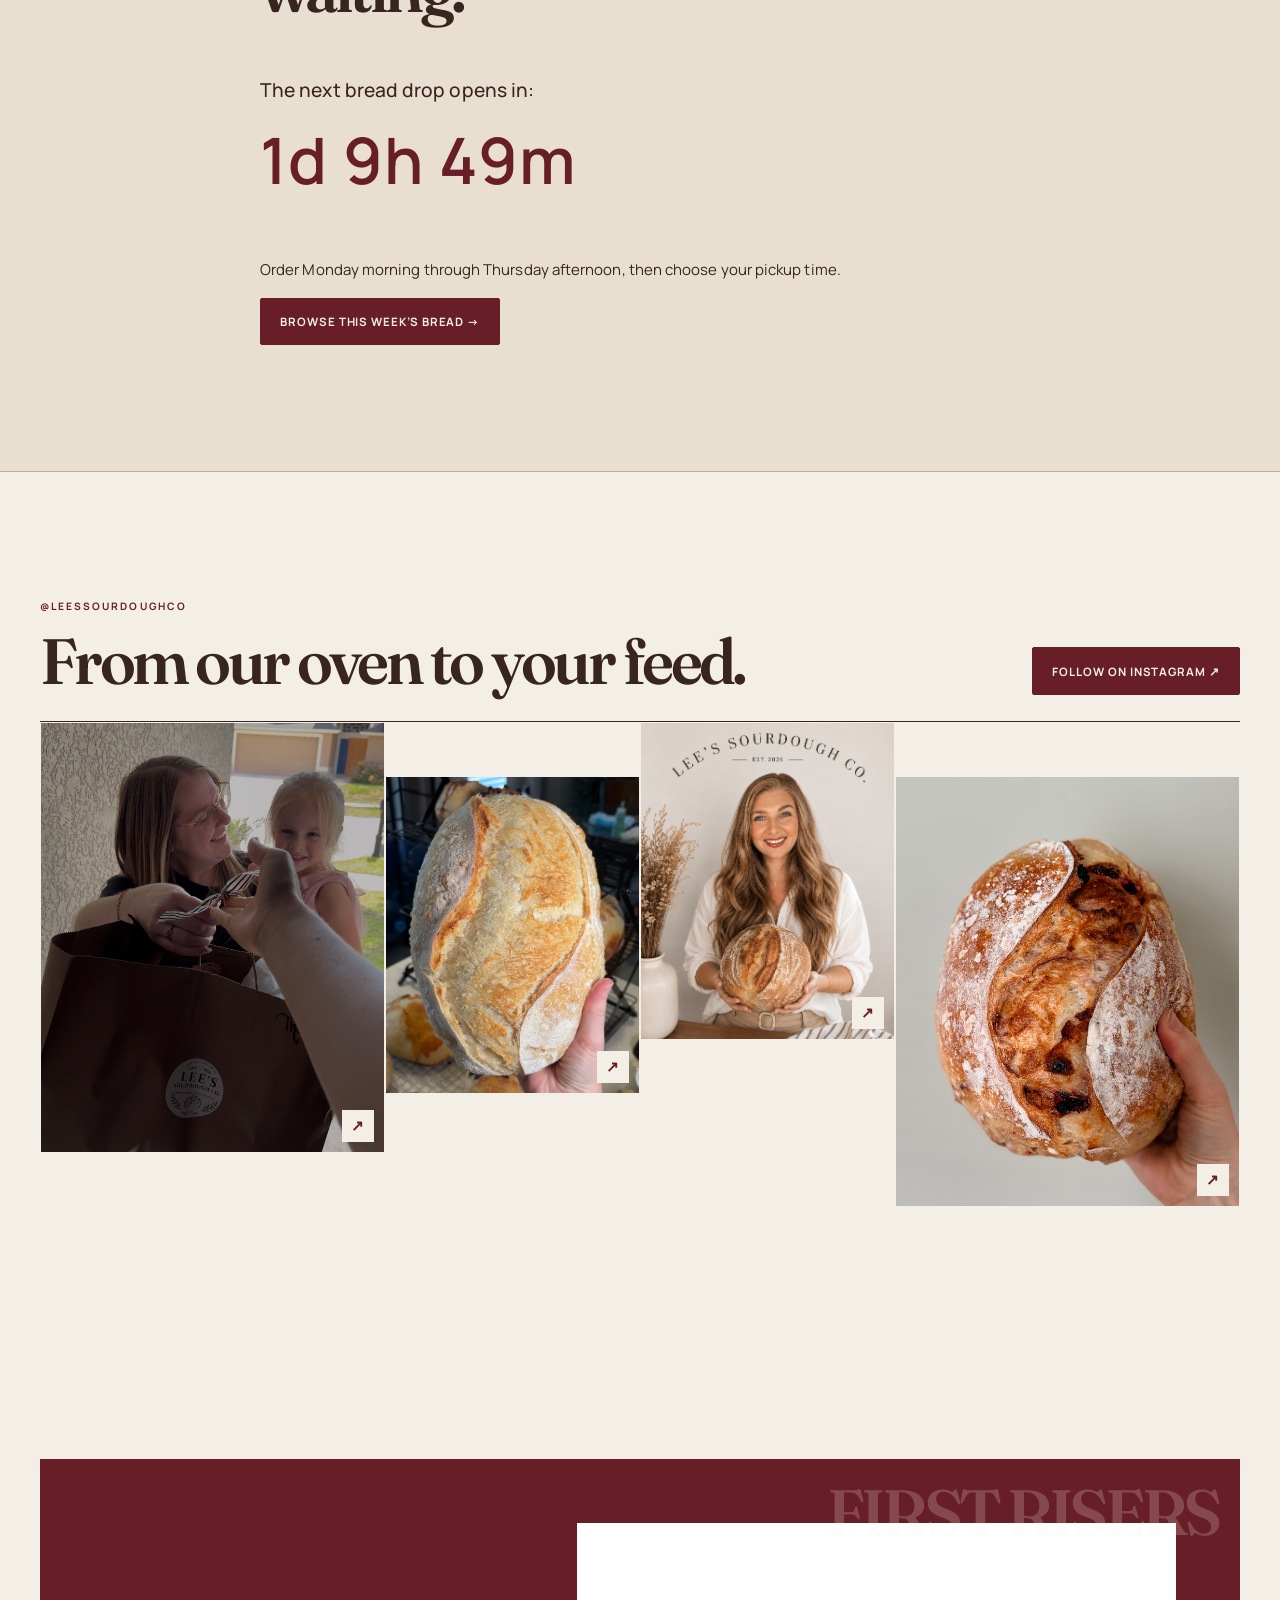
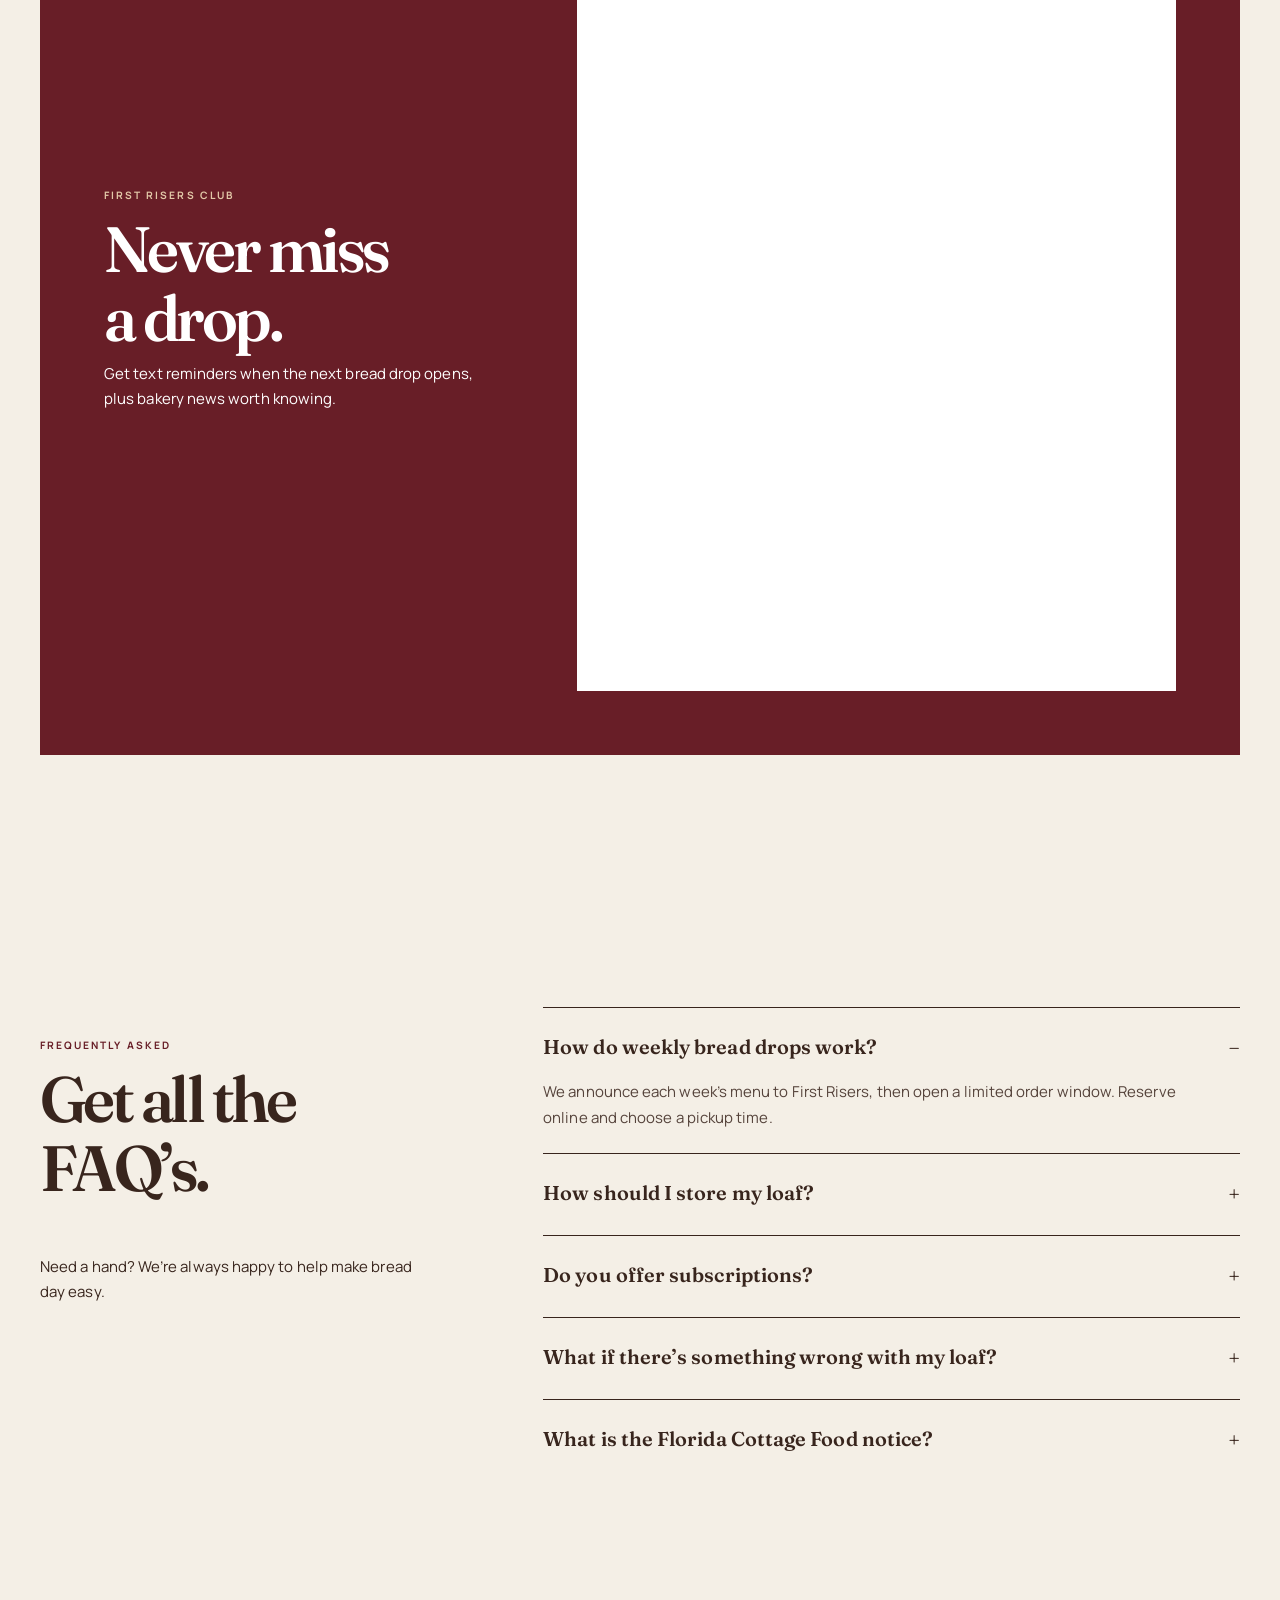
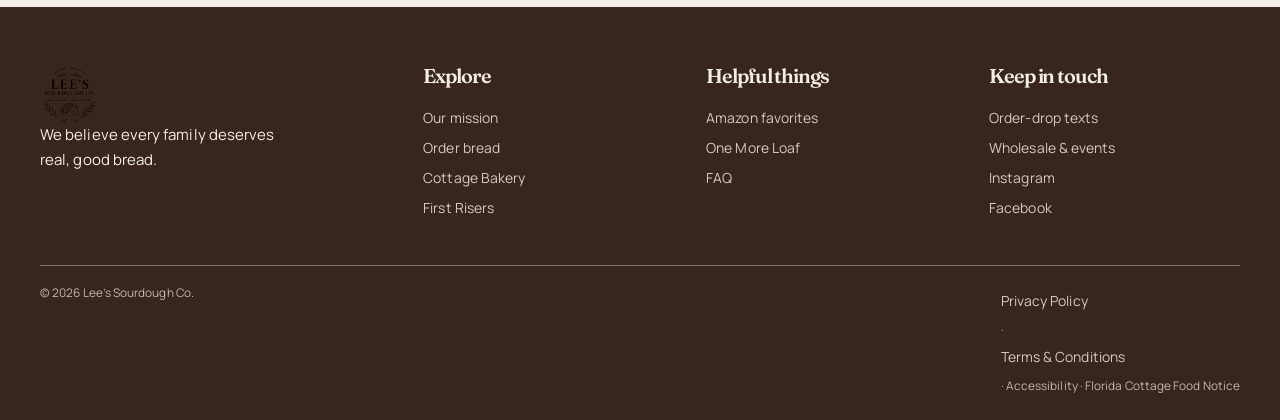
==== commit f09facae: "Refresh homepage with editorial brand design" ====
--- a/index.html
+++ b/index.html
@@ -38,6 +38,27 @@
     @media(max-width:800px){.wrap{width:min(100% - 32px,1160px)}.nav{height:68px;gap:10px}.logo img{width:92px;max-height:52px}.nav .btn{padding:.66rem .8rem;font-size:.7rem;line-height:1.15;text-align:center}.hero{padding:30px 0 54px}.hero h1{font-size:clamp(2.75rem,13vw,4rem)}.hero p{font-size:1rem}.choice-grid{margin-top:28px;gap:14px}.choice{min-height:172px;padding:20px}.choice strong{font-size:1.55rem}.drop-status{align-items:flex-start;flex-wrap:wrap}.drop-status a{width:100%}.hero-photo,.open-photo{min-height:330px}.photo-note{left:14px;bottom:14px;padding:10px 12px;font-size:.7rem}.round-photo{max-width:390px;margin:auto}.order-layout.order-only{padding-inline:4px}.faq-grid{gap:24px}.subscribe-box{padding:28px 20px}.risers-embed iframe{min-height:820px}.instagram-head{display:block}.instagram-head .btn{margin-top:16px}.instagram-grid{grid-template-columns:repeat(2,1fr);gap:10px}.footer-grid{grid-template-columns:1fr;gap:20px}.legal{display:block;line-height:1.7}.legal span+span{display:block;margin-top:8px}}
     @media(max-width:420px){.wrap{width:min(100% - 28px,1160px)}.nav .btn{max-width:190px;font-size:.66rem}.hero-photo,.open-photo{min-height:290px}.choice-grid{grid-template-columns:1fr}.choice{min-height:156px}.subscribe-box h2{font-size:clamp(2.4rem,12vw,3.25rem)}.risers-embed iframe{min-height:820px}}
   </style>
+  <style>
+    /* 2026 editorial brand refresh — presentation only */
+    :root{--cream:#F4EFE6;--paper:#F4EFE6;--ink:#38251D;--brown:#681E27;--olive:#681E27;--sage:#D8C9B7;--sand:#E9DFD1;--line:#BFAE9C}
+    body{background:var(--cream);font-size:15px;letter-spacing:.005em}
+    body:before{content:"";position:fixed;inset:0;z-index:-1;opacity:.26;pointer-events:none;background-image:radial-gradient(rgba(56,37,29,.11) .45px,transparent .6px);background-size:7px 7px}
+    h1,h2,h3{font-weight:600;letter-spacing:-.055em} h1{font-size:clamp(3.4rem,7.6vw,7.35rem)}h2{font-size:clamp(2.5rem,5vw,4.8rem)}
+    .wrap{width:min(1200px,calc(100% - 56px))}.eyebrow{color:var(--brown);font-size:.64rem;letter-spacing:.2em}
+    .btn{border-radius:2px;border-color:var(--ink);padding:.82rem 1.2rem;font-size:.72rem;letter-spacing:.08em;text-transform:uppercase}.btn:hover{transform:translateY(-2px);background:var(--ink);color:var(--cream)}.btn.olive,.btn.dark{background:var(--brown);border-color:var(--brown);color:var(--cream)}.btn.olive:hover,.btn.dark:hover{background:var(--ink);border-color:var(--ink)}
+    header{background:rgba(244,239,230,.92);border-bottom:1px solid var(--line);backdrop-filter:blur(16px)}.nav{height:83px}nav{gap:1.6rem;font-size:.68rem;letter-spacing:.07em;text-transform:uppercase}nav a:hover{color:var(--brown)}.logo img{width:112px;filter:contrast(1.06) saturate(.85)}
+    .hero{padding:76px 0 96px}.hero-grid{grid-template-columns:1fr .93fr;gap:68px}.hero h1 i{color:var(--brown);font-weight:500}.hero p{max-width:450px;font-size:1.05rem}.hero-photo{min-height:640px;border-radius:0;background:#D8C9B7;border:1px solid var(--line)}.hero-photo:after{content:"";position:absolute;inset:17px;border:1px solid rgba(244,239,230,.68);pointer-events:none}.hero-photo img{object-position:center;background:#D8C9B7}.photo-note{border-radius:0;background:var(--cream);box-shadow:none;border:1px solid var(--ink);left:-18px;bottom:28px;padding:14px 17px}
+    .choice-grid{margin-top:40px;gap:1px;border:1px solid var(--ink)}.choice{min-height:187px;border-radius:0;padding:22px;transition:filter .25s,transform .25s}.choice:hover{transform:none;filter:brightness(1.07)}.choice strong{font-size:1.6rem;letter-spacing:-.04em}.choice::before{background:rgba(56,37,29,.62)}.choice.learn-choice::before{background:rgba(104,30,39,.58)}.drop-status{border-radius:0;border-color:var(--ink);background:transparent;padding:15px 0;border-width:0 0 1px}.drop-status small,.drop-status a{color:var(--brown);letter-spacing:.1em;text-transform:uppercase;font-size:.63rem}.drop-status b{font-size:.88rem}
+    .ticker{background:var(--brown);padding:14px 0;letter-spacing:.18em}.ticker div{animation-duration:10s}
+    section{padding:126px 0}.split{grid-template-columns:.85fr 1.15fr;gap:10vw}.round-photo{border-radius:0;aspect-ratio:3/4;border:1px solid var(--line);padding:12px;background:var(--cream)}.round-photo img{height:100%;width:100%;object-fit:cover}.lead{font-size:1.2rem;line-height:1.55}.split>div:last-child{padding-top:7vw}.split>div:last-child:before{content:"";display:block;width:38px;border-top:2px solid var(--brown);margin:0 0 22px}
+    .open-table{background:var(--ink);color:var(--cream)}.open-grid{grid-template-columns:1.12fr .88fr;gap:8vw}.open-photo{min-height:590px;border-radius:0;border:1px solid rgba(244,239,230,.48);padding:12px}.open-photo img{height:100%;object-fit:cover}.open-copy .quote{color:#E2C8A8;border-color:var(--brown);font-size:1.35rem}.open-copy .eyebrow,.open-icon{color:#E2C8A8}.open-table .btn.olive{background:var(--cream);color:var(--ink);border-color:var(--cream)}
+    .order{background:var(--sand);border-block:1px solid var(--line)}.order-layout.order-only{max-width:760px;text-align:left;justify-content:start}.order-layout.order-only .lead{margin-left:0}.order h2{max-width:650px}.order h3{color:var(--brown);font-size:clamp(2.3rem,5vw,4rem)!important}
+    .instagram{background:var(--cream)}.instagram-head{border-bottom:1px solid var(--ink);padding-bottom:26px;margin-bottom:0}.instagram-grid{gap:0;grid-template-columns:1.15fr .85fr .85fr 1.15fr}.instagram-post{border-radius:0;aspect-ratio:4/5;border:1px solid var(--cream)}.instagram-post:nth-child(even){margin-top:54px}.instagram-post span{border-radius:0;background:var(--cream);color:var(--brown)}
+    .subscribe{padding:126px 0}.subscribe-box{background:var(--brown);border-radius:0;padding:64px;gap:7vw;position:relative}.subscribe-box:before{content:"FIRST RISERS";position:absolute;right:22px;top:13px;color:rgba(244,239,230,.2);font:600 clamp(2rem,5vw,4.4rem) Fraunces;letter-spacing:-.06em}.subscribe-box .eyebrow{color:#E2C8A8!important}.risers-embed,.risers-embed iframe{border-radius:0}
+    .faq-grid{grid-template-columns:.7fr 1.3fr;gap:10vw}.faq-grid>div:first-child{padding-top:30px}.faq-grid h2{max-width:380px}details{border-color:var(--ink);padding:22px 0}summary{font-family:Fraunces,Georgia,serif;font-size:1.25rem;font-weight:600}details p{color:#55433B;line-height:1.75}
+    footer{background:var(--ink);color:var(--cream)}footer a:hover{color:#E2C8A8}.legal{border-color:rgba(244,239,230,.4)}
+    @media(max-width:800px){.wrap{width:min(100% - 34px,1200px)}.nav{height:70px}.hero{padding:38px 0 70px}.hero-grid{gap:34px}.hero-photo{min-height:455px;border-radius:0;order:-1}.photo-note{left:12px;bottom:12px}.choice-grid{grid-template-columns:1fr}.choice{min-height:152px}.split,.open-grid{gap:36px}.split>div:last-child{padding-top:0}.round-photo{aspect-ratio:4/5;max-width:none}.open-photo{min-height:400px}.instagram-grid{grid-template-columns:1fr 1fr;gap:0}.instagram-post:nth-child(even){margin-top:24px}.subscribe-box{padding:38px 24px}.faq-grid{gap:6px}section,.subscribe{padding:78px 0}.order-layout.order-only{text-align:left}.order-layout.order-only .lead{margin-inline:0}}
+  </style>
 </head>
 <body>
   <header><div class="wrap nav"><a class="logo" href="#home"><img src="assets/lees-sourdough-logo-sticker.png" alt="Lee's Sourdough Co."></a><nav><a href="#about">About</a><a href="order.html">Order Bread</a><a href="cottage-bakery.html">Cottage Bakery</a><a href="#open-table">One More Loaf</a><a href="#faq">FAQ</a></nav><a class="btn olive" href="#subscribe">Never miss an order drop!</a></div></header>
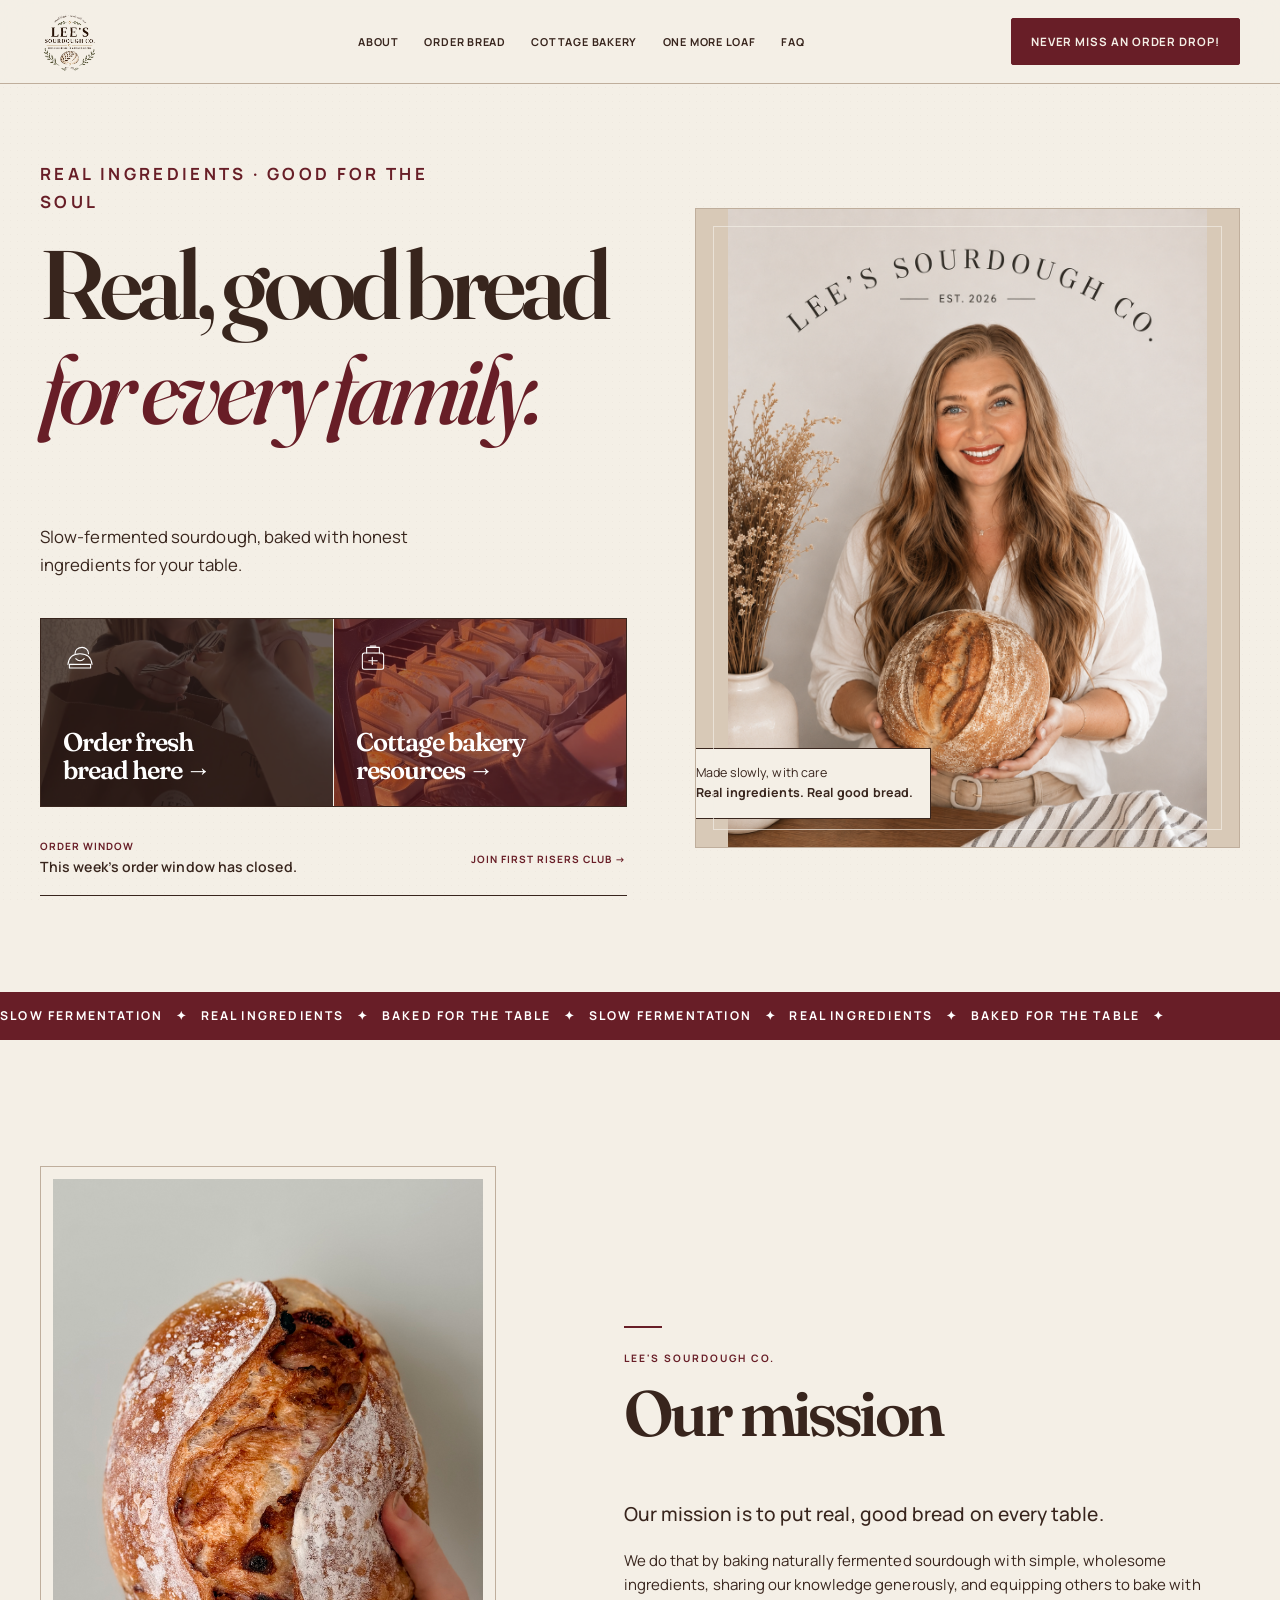
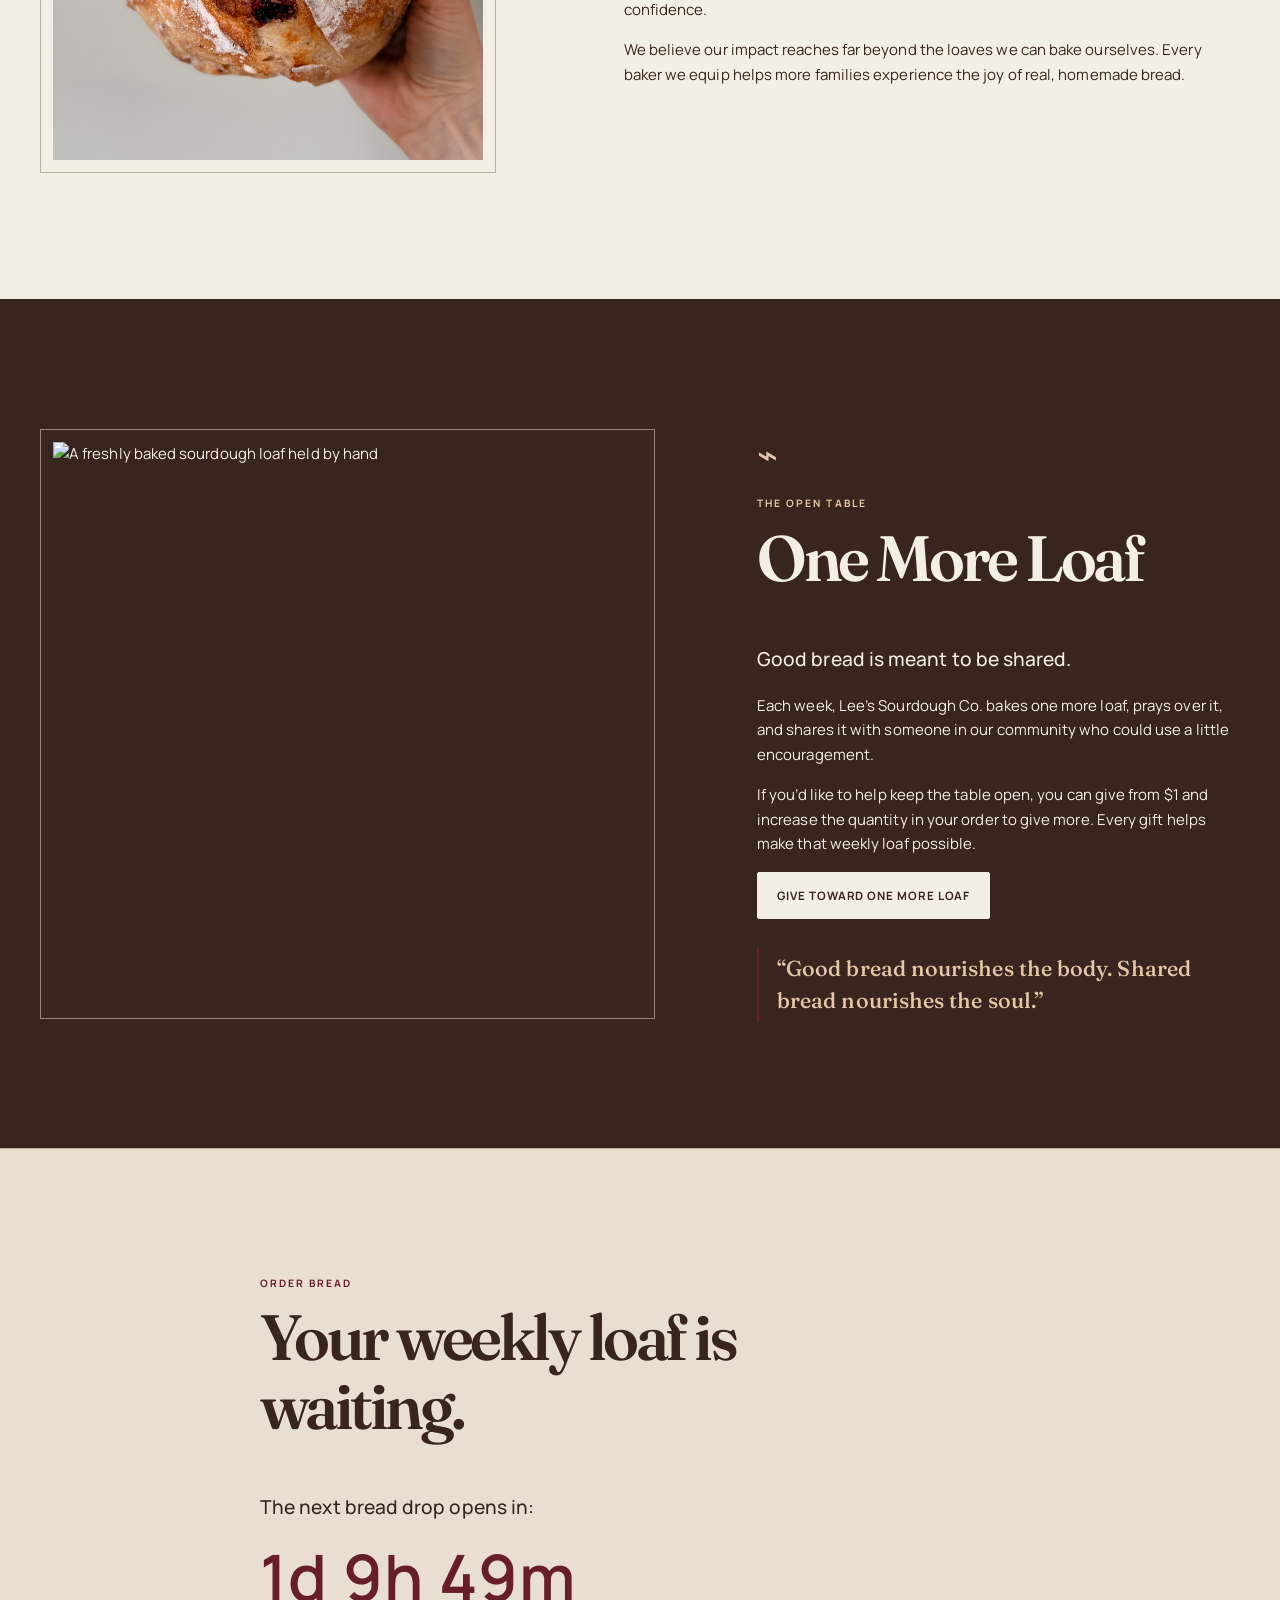
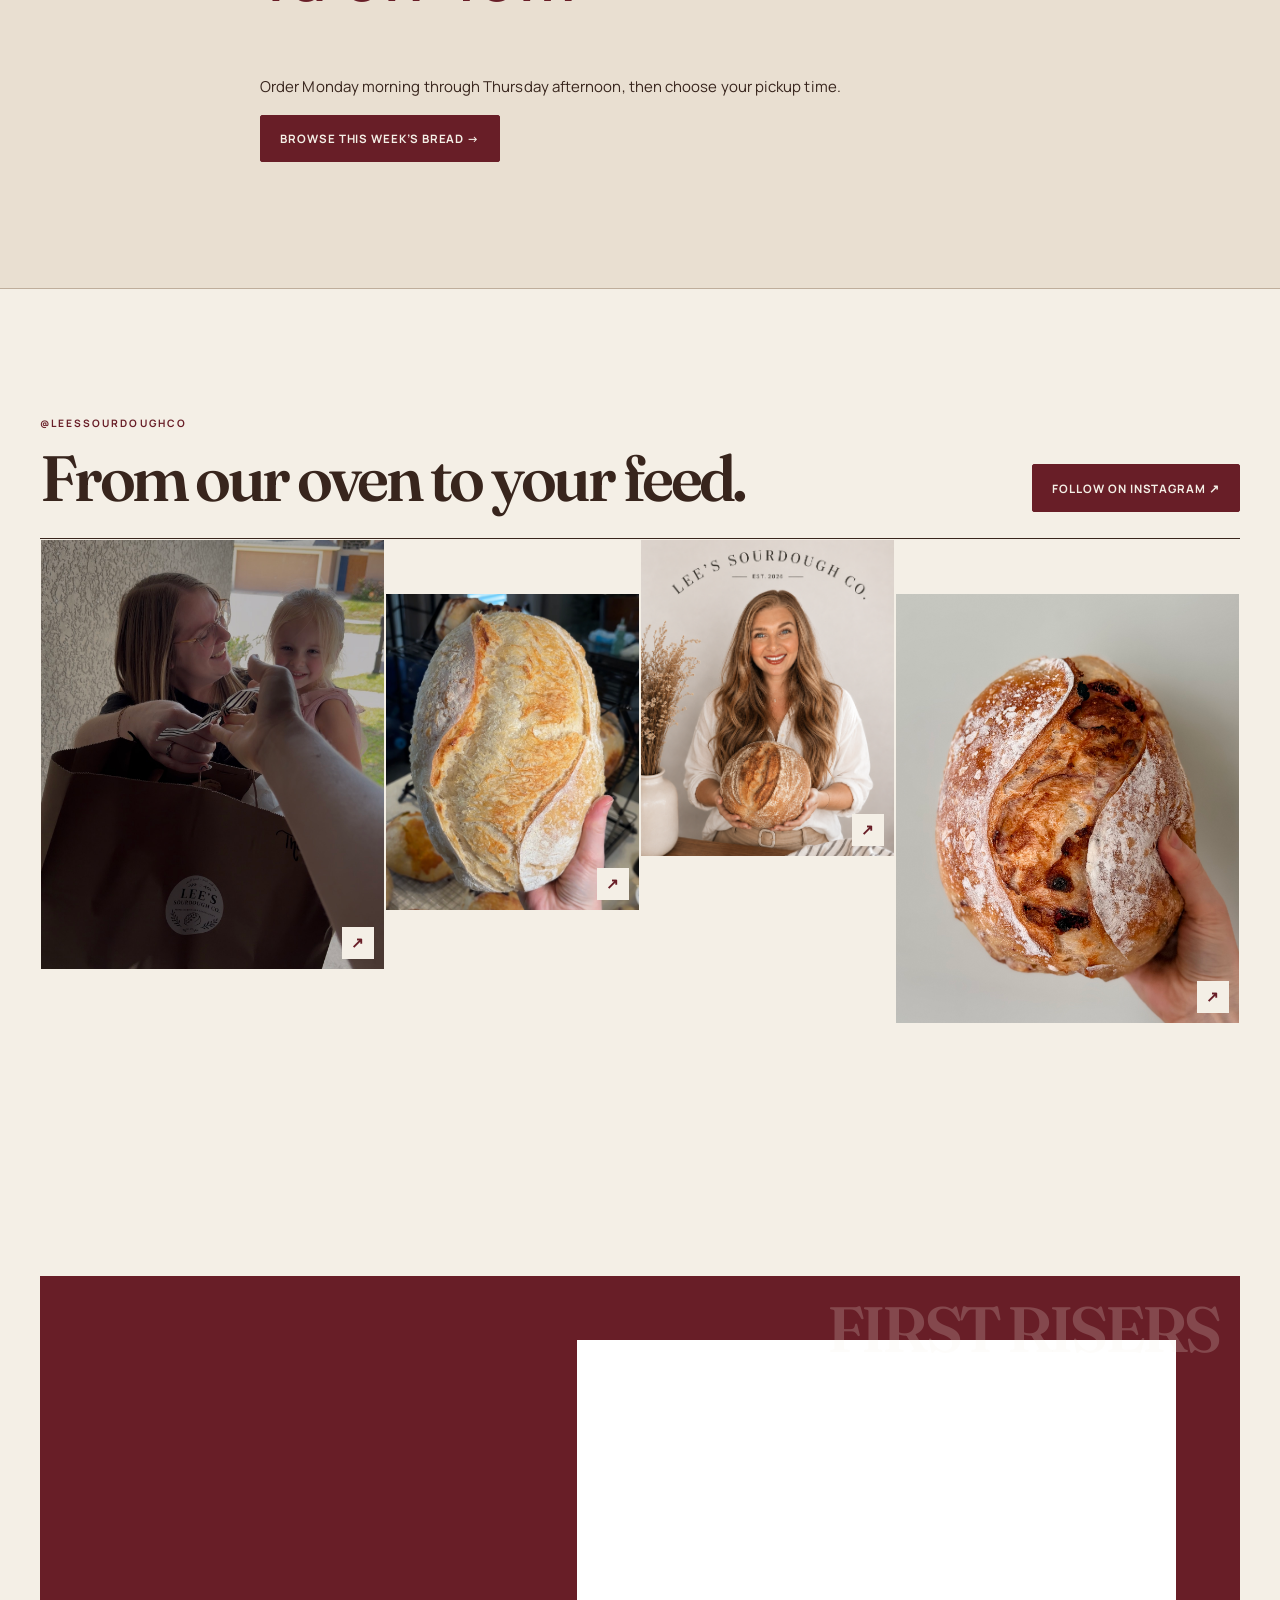
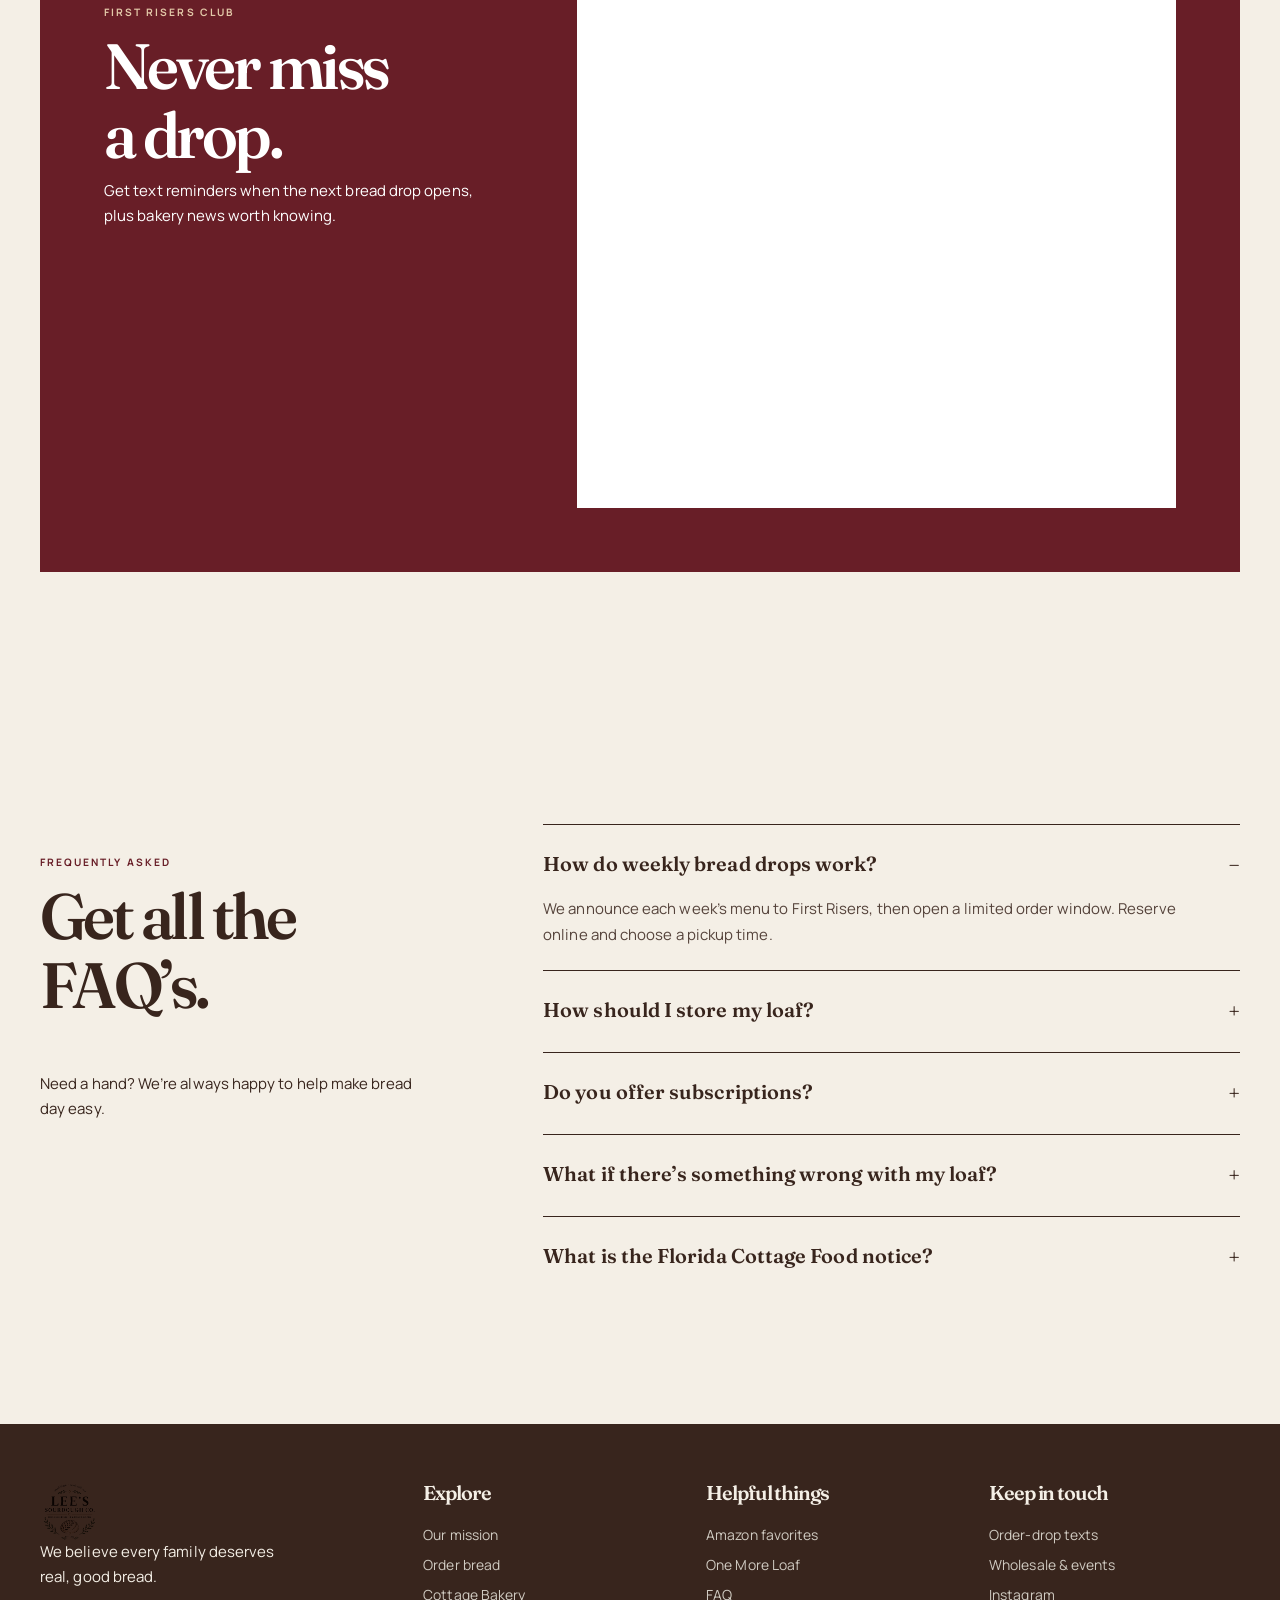
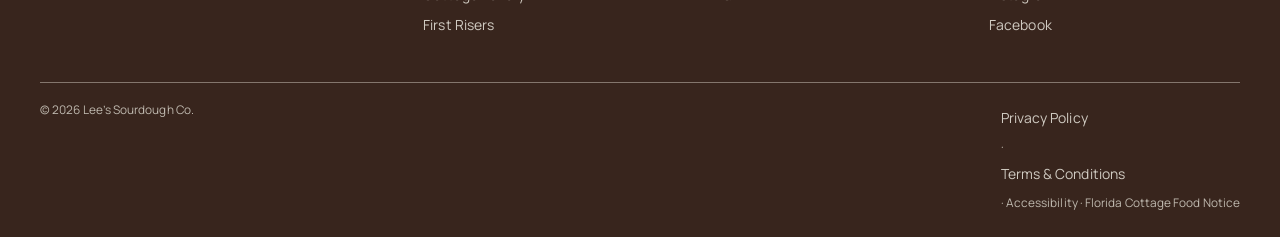
==== commit f29dbe4e: "Update One More Loaf image" ====
--- a/index.html
+++ b/index.html
@@ -66,7 +66,7 @@
     <section class="hero" id="home"><div class="wrap hero-grid"><div class="fade"><p class="eyebrow">Real ingredients · good for the soul</p><h1>Real, good bread<br><i>for every family.</i></h1><p>Slow-fermented sourdough, baked with honest ingredients for your table.</p><div class="choice-grid"><a class="choice bread-choice" href="order.html"><svg class="choice-icon" viewBox="0 0 48 48" aria-hidden="true"><path d="M7 33c1-9 7-15 17-15s16 6 17 15"/><path d="M9 33h30v5H9zM17 18c0-5 4-9 10-9 5 0 9 4 9 9M18 25c2 2 4 3 6 3s4-1 6-3"/></svg><strong>Order fresh<br>bread here →</strong></a><a class="choice learn-choice" href="cottage-bakery.html"><svg class="choice-icon" viewBox="0 0 48 48" aria-hidden="true"><rect x="9" y="17" width="30" height="23" rx="3"/><path d="M15 17V9h18v8M18 28h12M23 23v10M20 7h8"/></svg><strong>Cottage bakery<br>resources →</strong></a></div><div class="drop-status"><div><small>Order window</small><b id="heroCountdownLabel">Checking this week’s drop…</b><span id="heroCountdown" hidden></span></div><a href="#subscribe">Join First Risers Club →</a></div></div><div class="hero-photo fade"><img src="assets/hero-founder.png" alt="Founder of Lee's Sourdough Co. holding a fresh sourdough loaf"><div class="photo-note">Made slowly, with care<br><b>Real ingredients. Real good bread.</b></div></div></div></section>
     <div class="ticker"><div>slow fermentation &nbsp; ✦ &nbsp; real ingredients &nbsp; ✦ &nbsp; baked for the table &nbsp; ✦ &nbsp; slow fermentation &nbsp; ✦ &nbsp; real ingredients &nbsp; ✦ &nbsp; baked for the table &nbsp; ✦ &nbsp;</div></div>
     <section id="about"><div class="wrap split"><div class="round-photo"><img src="assets/mission-loaf.jpeg" alt="A fresh Lee's Sourdough Co. loaf"></div><div><p class="eyebrow">Lee's Sourdough Co.</p><h2>Our mission</h2><p class="lead">Our mission is to put real, good bread on every table.</p><p>We do that by baking naturally fermented sourdough with simple, wholesome ingredients, sharing our knowledge generously, and equipping others to bake with confidence.</p><p>We believe our impact reaches far beyond the loaves we can bake ourselves. Every baker we equip helps more families experience the joy of real, homemade bread.</p></div></div></section>
-    <section class="open-table" id="open-table"><div class="wrap open-grid"><div class="open-photo fade"><img src="assets/plain-sourdough-loaf.jpeg" alt="A plain freshly baked sourdough loaf"></div><div class="open-copy"><div class="open-icon" aria-hidden="true">⌁</div><p class="eyebrow">The Open Table</p><h2>One More Loaf</h2><p class="lead">Good bread is meant to be shared.</p><p>Each week, Lee’s Sourdough Co. bakes one more loaf, prays over it, and shares it with someone in our community who could use a little encouragement.</p><p>If you’d like to help keep the table open, you can give from $1 and increase the quantity in your order to give more. Every gift helps make that weekly loaf possible.</p><a class="btn olive" href="order.html">Give toward One More Loaf</a><p class="quote">“Good bread nourishes the body. Shared bread nourishes the soul.”</p></div></div></section>
+    <section class="open-table" id="open-table"><div class="wrap open-grid"><div class="open-photo fade"><img src="assets/one-more-loaf.png" alt="A freshly baked sourdough loaf held by hand"></div><div class="open-copy"><div class="open-icon" aria-hidden="true">⌁</div><p class="eyebrow">The Open Table</p><h2>One More Loaf</h2><p class="lead">Good bread is meant to be shared.</p><p>Each week, Lee’s Sourdough Co. bakes one more loaf, prays over it, and shares it with someone in our community who could use a little encouragement.</p><p>If you’d like to help keep the table open, you can give from $1 and increase the quantity in your order to give more. Every gift helps make that weekly loaf possible.</p><a class="btn olive" href="order.html">Give toward One More Loaf</a><p class="quote">“Good bread nourishes the body. Shared bread nourishes the soul.”</p></div></div></section>
     <section class="order" id="order"><div class="wrap order-layout order-only"><div><p class="eyebrow">Order bread</p><h2>Your weekly loaf is waiting.</h2><p class="lead" id="countdownLabel">The next bread drop opens in:</p><h3 id="countdown" style="font-family:Manrope;font-size:2rem;letter-spacing:.02em">--d --h --m</h3><p>Order Monday morning through Thursday afternoon, then choose your pickup time.</p><a class="btn olive" id="orderCta" href="order.html">Browse this week’s bread →</a></div></div></section>
     <section class="instagram" aria-labelledby="instagram-title"><div class="wrap"><div class="instagram-head"><div><p class="eyebrow">@leessourdoughco</p><h2 id="instagram-title">From our oven to your feed.</h2></div><a class="btn olive" href="https://www.instagram.com/leessourdoughco/" target="_blank" rel="noopener">Follow on Instagram ↗</a></div><div class="instagram-grid"><a class="instagram-post" href="https://www.instagram.com/leessourdoughco/" target="_blank" rel="noopener"><img src="assets/order-fresh-delivery.jpeg" alt="Lee's Sourdough Co. bread delivery"><span aria-hidden="true">↗</span></a><a class="instagram-post" href="https://www.instagram.com/leessourdoughco/" target="_blank" rel="noopener"><img src="assets/plain-sourdough-loaf.jpeg" alt="Fresh sourdough loaf"><span aria-hidden="true">↗</span></a><a class="instagram-post" href="https://www.instagram.com/leessourdoughco/" target="_blank" rel="noopener"><img src="assets/hero-founder.png" alt="Founder holding a sourdough loaf"><span aria-hidden="true">↗</span></a><a class="instagram-post" href="https://www.instagram.com/leessourdoughco/" target="_blank" rel="noopener"><img src="assets/mission-loaf.jpeg" alt="Freshly baked Lee's Sourdough loaf"><span aria-hidden="true">↗</span></a></div></div></section>
     <section class="subscribe" id="subscribe"><div class="wrap"><div class="subscribe-box"><div><p class="eyebrow" style="color:#f3d4ae">First Risers Club</p><h2>Never miss<br>a drop.</h2><p>Get text reminders when the next bread drop opens, plus bakery news worth knowing.</p></div><div class="risers-embed"><iframe src="https://link.lifeofthelees.com/widget/form/QZSWTrBe4F0Rznq5E8oC" id="inline-QZSWTrBe4F0Rznq5E8oC" data-layout="{'id':'INLINE'}" data-trigger-type="alwaysShow" data-trigger-value="" data-activation-type="alwaysActivated" data-activation-value="" data-deactivation-type="neverDeactivate" data-deactivation-value="" data-form-name="Join the First Risers!" data-height="768" data-layout-iframe-id="inline-QZSWTrBe4F0Rznq5E8oC" data-form-id="QZSWTrBe4F0Rznq5E8oC" data-cookie-consent="true" data-cookie-consent-provider="auto" title="Join the First Risers!"></iframe><script src="https://link.lifeofthelees.com/js/form_embed.js"></script></div></div></div></section>
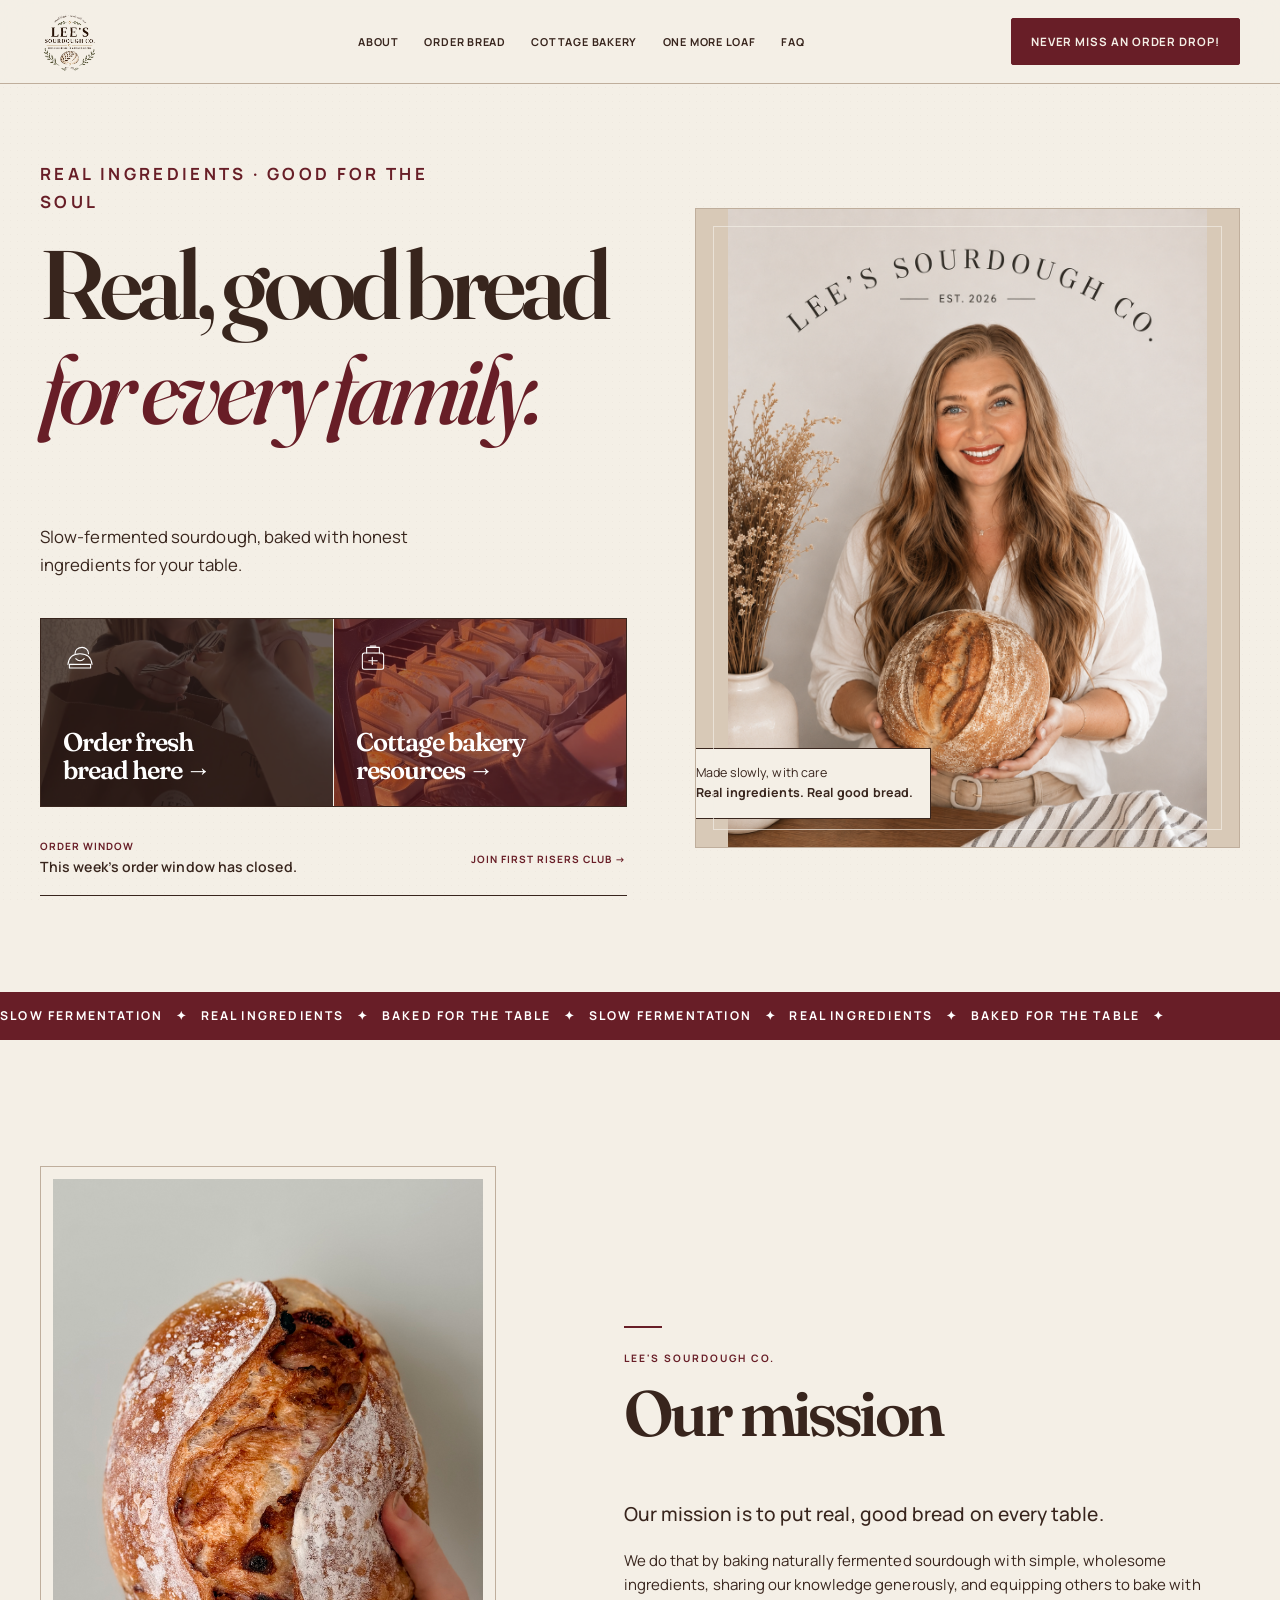
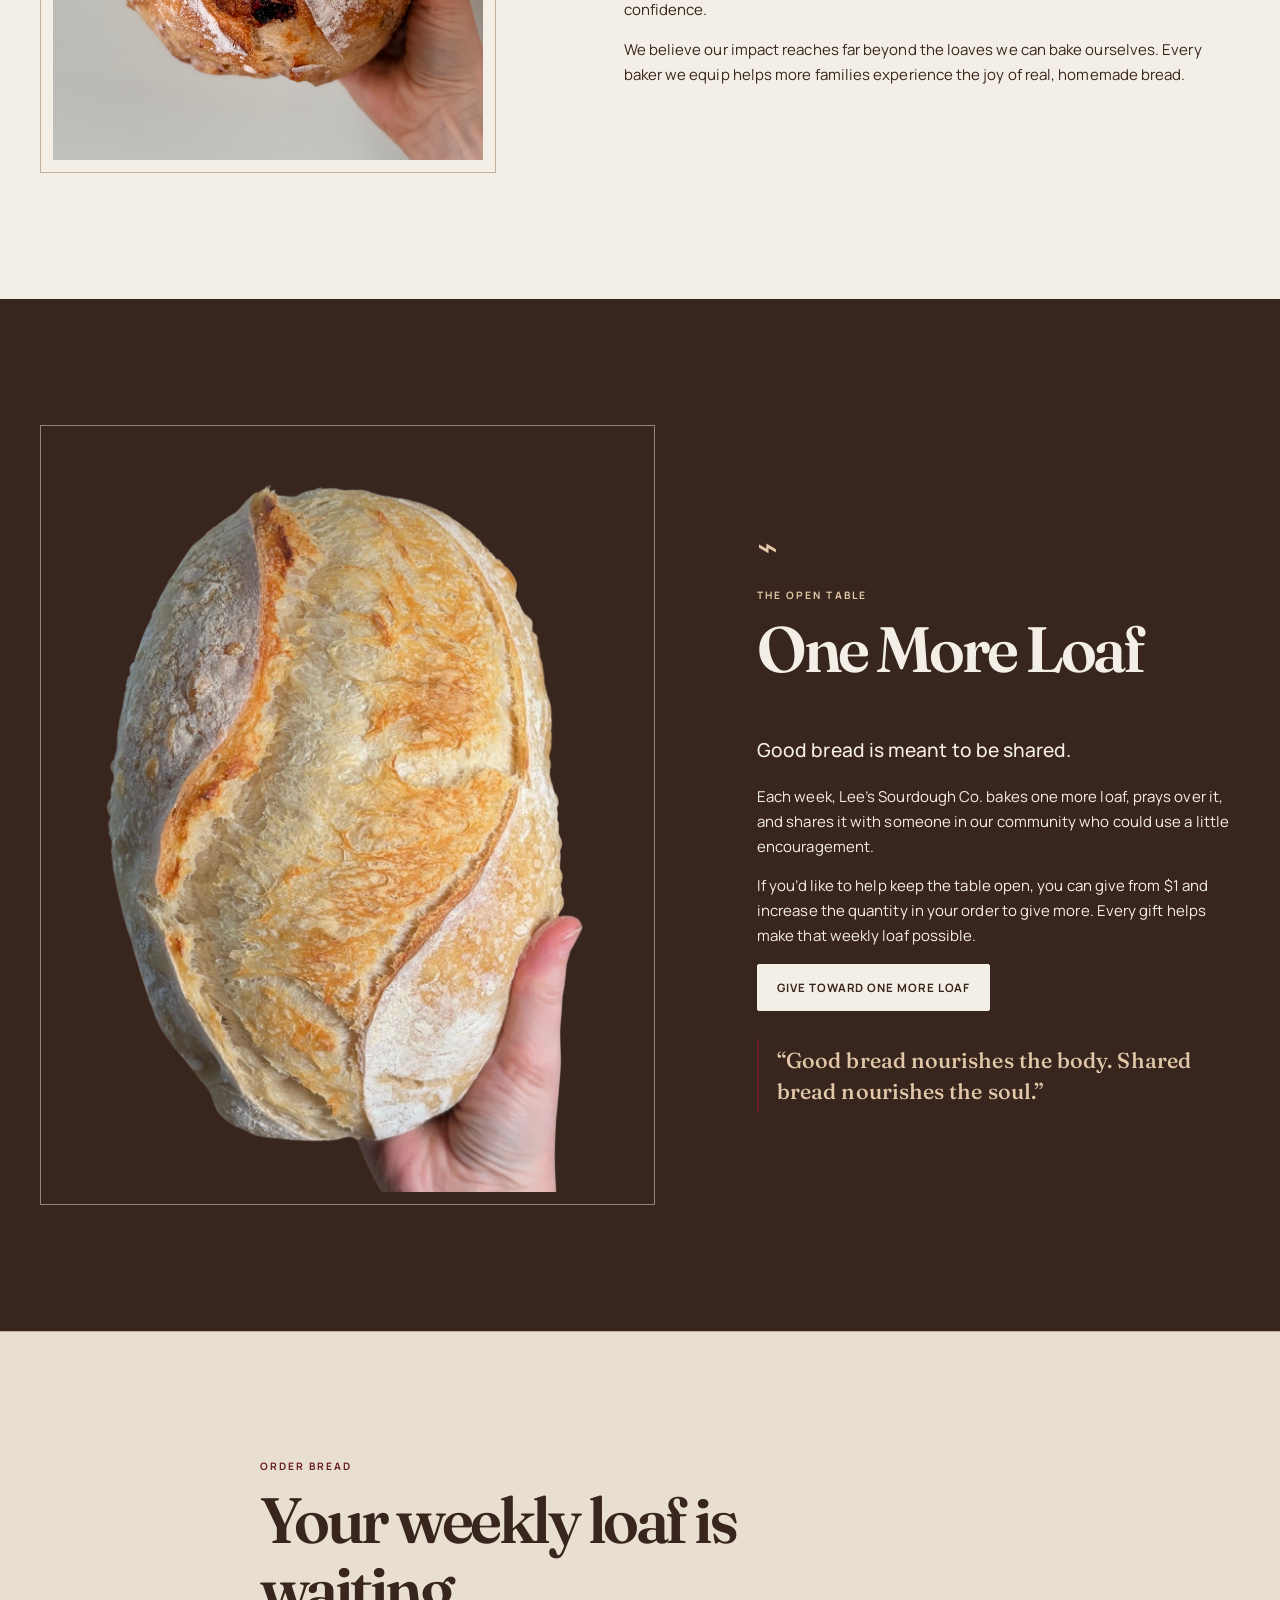
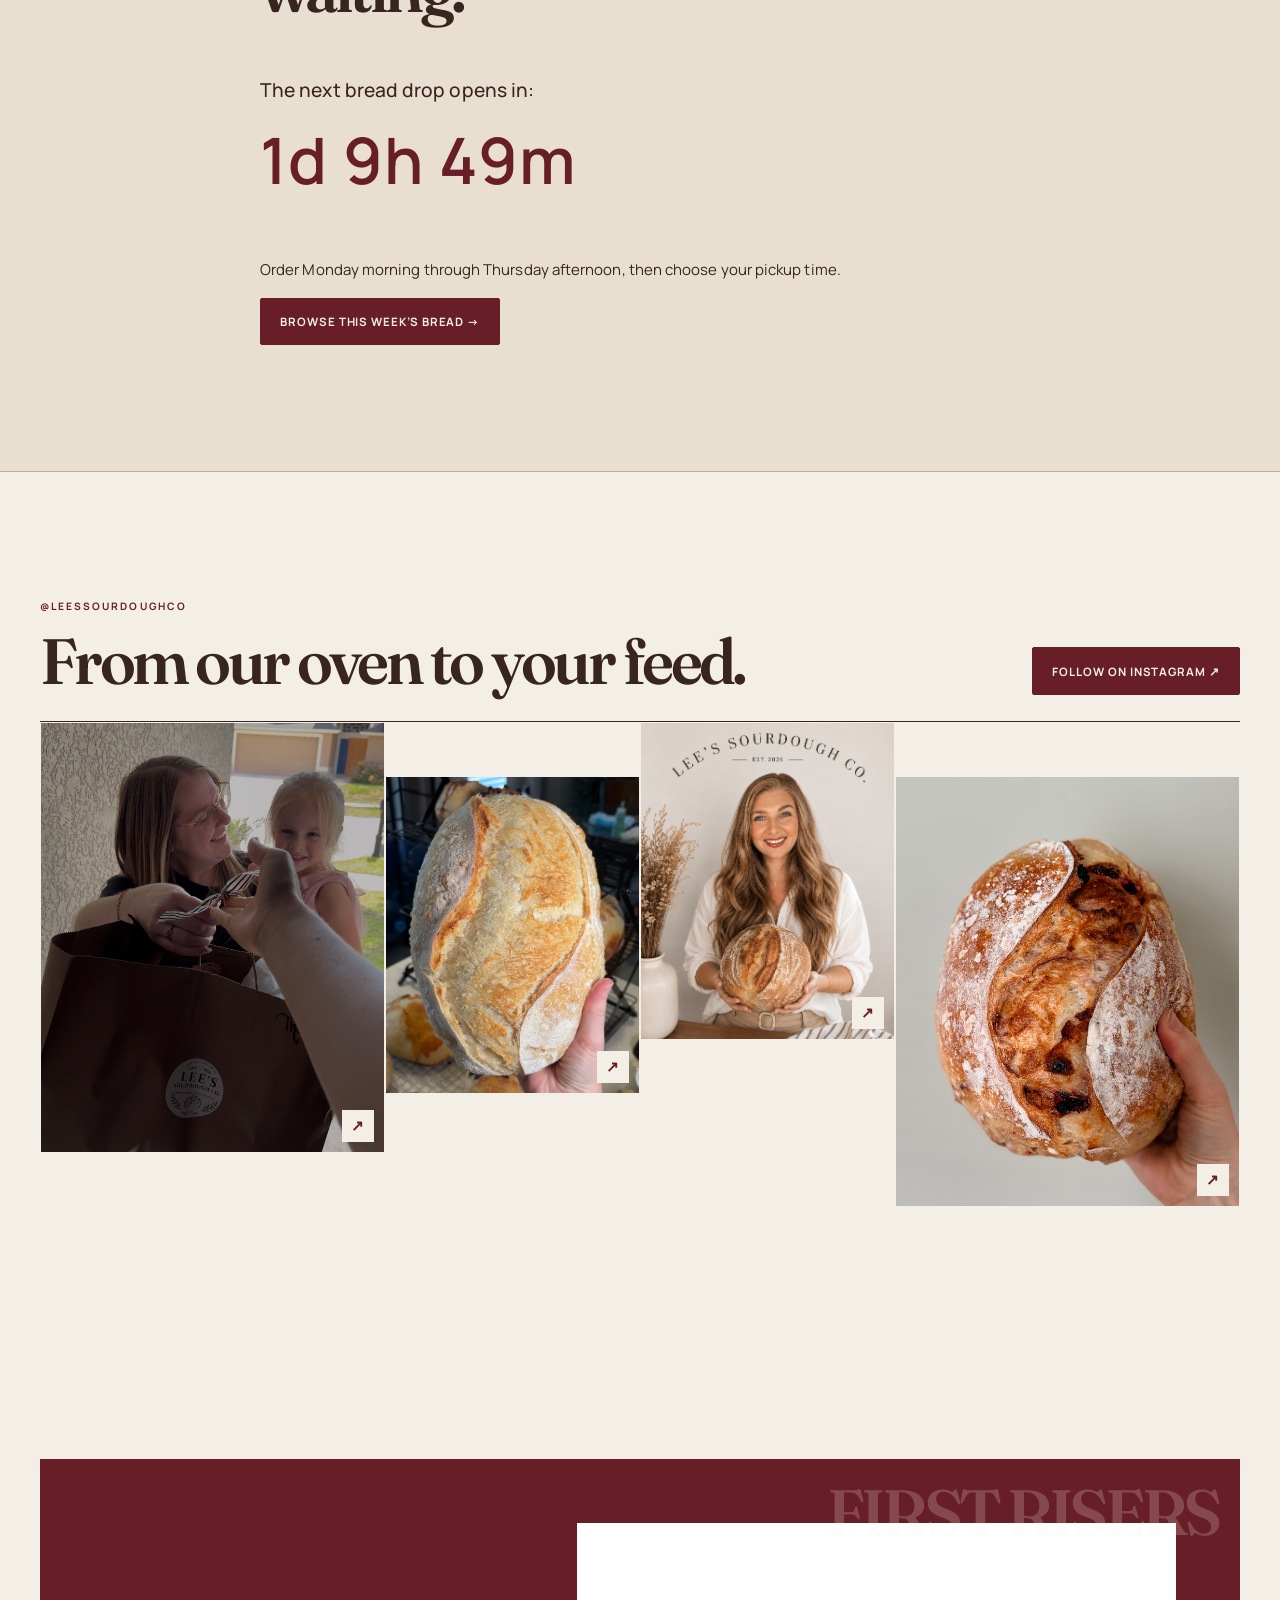
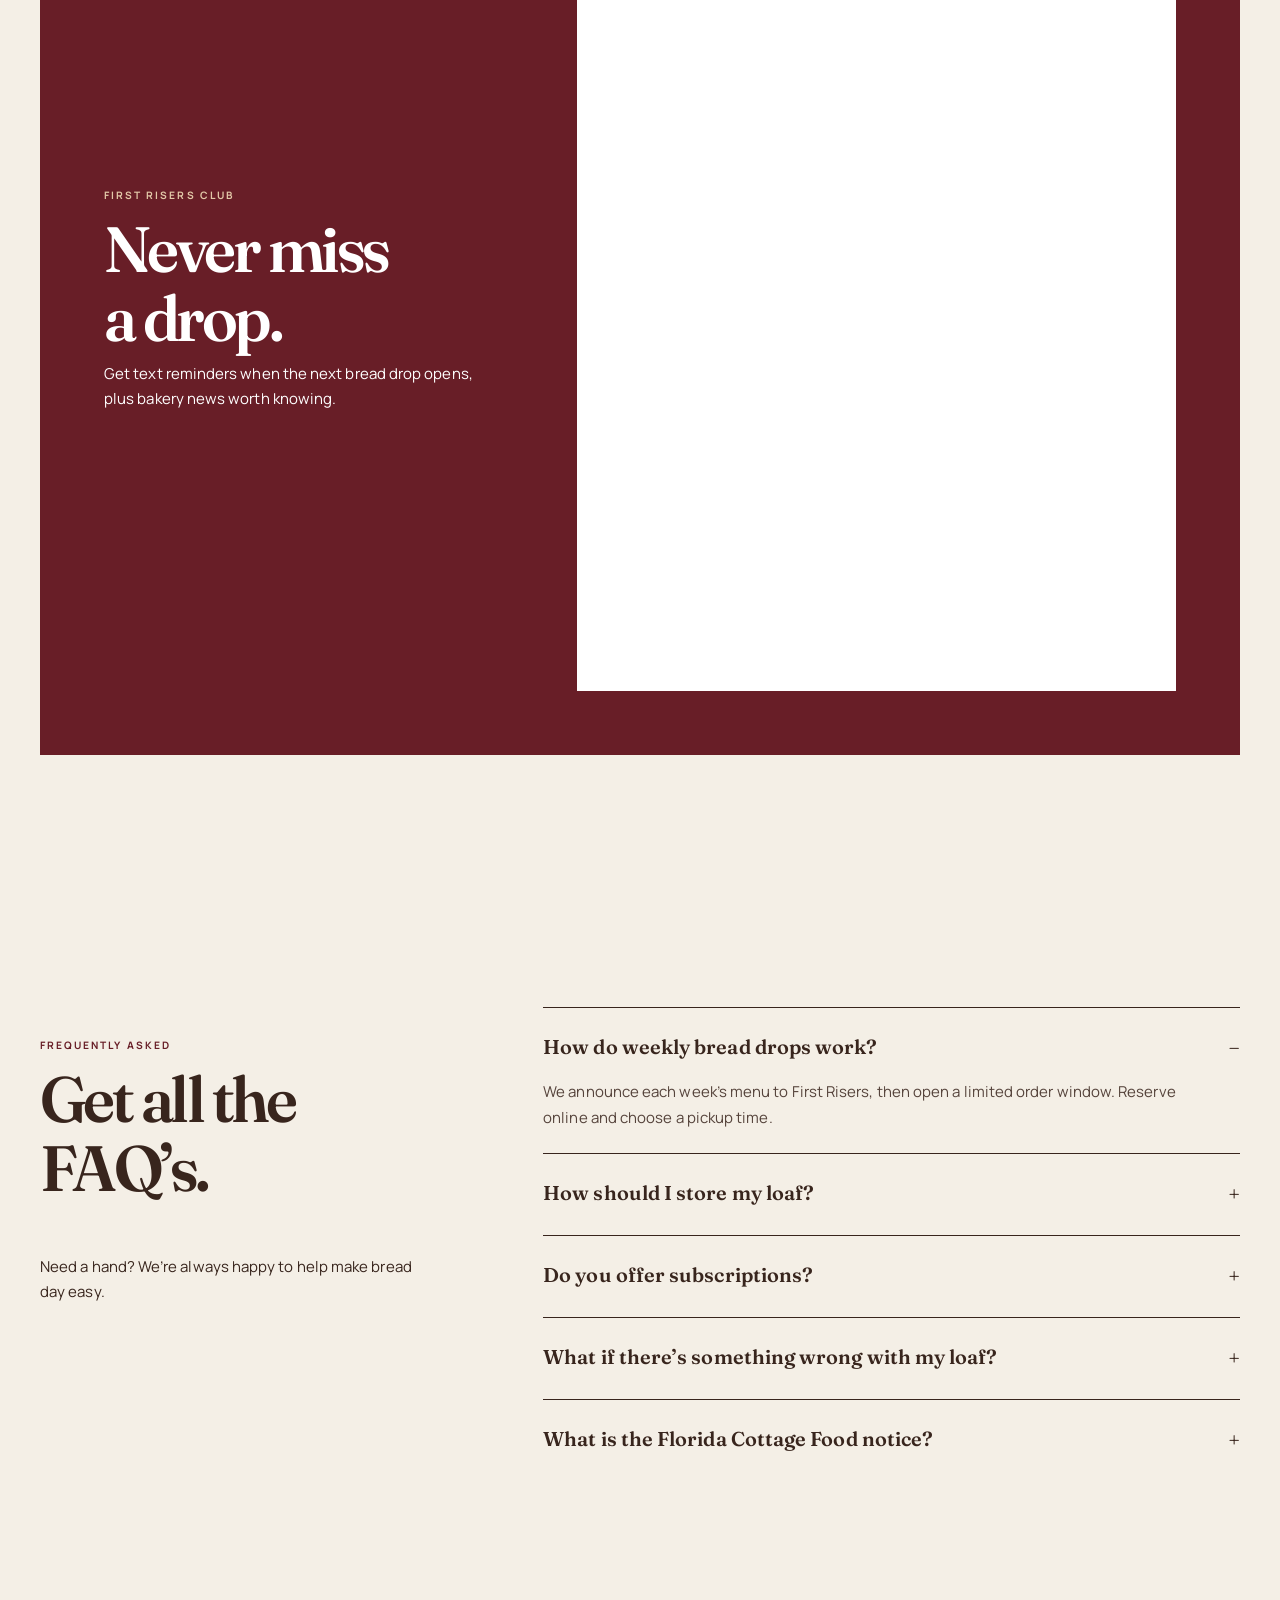
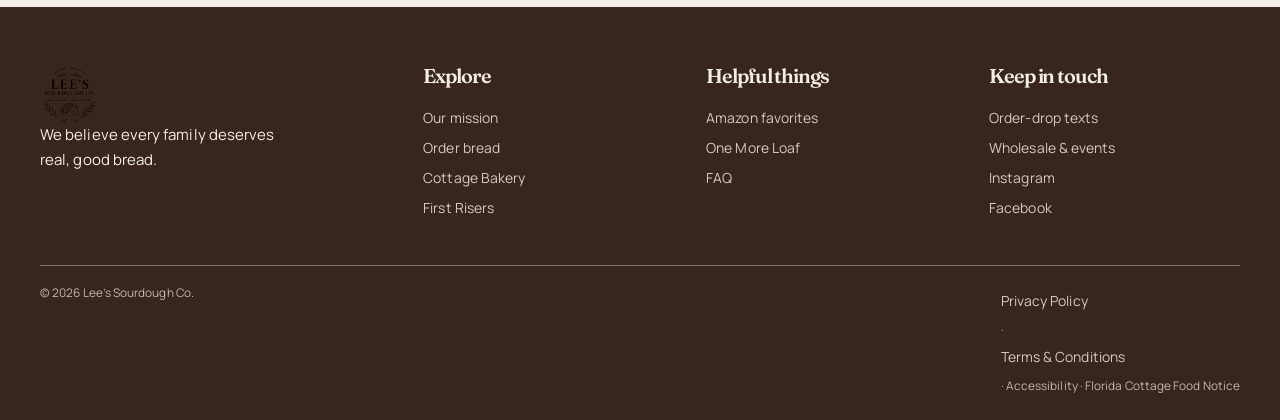
==== commit 4aaf07e7: "Fix mobile homepage layout flow" ====
--- a/index.html
+++ b/index.html
@@ -59,6 +59,29 @@
     footer{background:var(--ink);color:var(--cream)}footer a:hover{color:#E2C8A8}.legal{border-color:rgba(244,239,230,.4)}
     @media(max-width:800px){.wrap{width:min(100% - 34px,1200px)}.nav{height:70px}.hero{padding:38px 0 70px}.hero-grid{gap:34px}.hero-photo{min-height:455px;border-radius:0;order:-1}.photo-note{left:12px;bottom:12px}.choice-grid{grid-template-columns:1fr}.choice{min-height:152px}.split,.open-grid{gap:36px}.split>div:last-child{padding-top:0}.round-photo{aspect-ratio:4/5;max-width:none}.open-photo{min-height:400px}.instagram-grid{grid-template-columns:1fr 1fr;gap:0}.instagram-post:nth-child(even){margin-top:24px}.subscribe-box{padding:38px 24px}.faq-grid{gap:6px}section,.subscribe{padding:78px 0}.order-layout.order-only{text-align:left}.order-layout.order-only .lead{margin-inline:0}}
   </style>
+  <style>
+    /* Mobile editorial flow: prevent desktop grid ordering from overlapping content. */
+    @media (max-width:800px){
+      .hero-grid,.open-grid{display:flex;flex-direction:column;align-items:stretch}
+      .hero-grid>.hero-photo,.open-grid>.open-photo{order:0;flex:none;width:100%}
+      .hero-grid>.fade:not(.hero-photo),.open-grid>.open-copy{order:1;width:100%}
+      .hero-grid{gap:32px}.open-grid{gap:34px}
+      .hero-photo{min-height:430px}.hero-photo img{object-position:center top}
+      .open-photo{min-height:390px;padding:8px}.open-photo img{object-position:center}
+      .hero h1{font-size:clamp(3.15rem,14vw,4.35rem);line-height:.98;margin-bottom:18px}
+      .hero p{max-width:34rem}.choice-grid{margin-top:30px}
+      .drop-status{margin-top:14px;padding:14px 0;gap:9px}
+      .drop-status a{padding-top:6px}
+      .open-copy h2{font-size:clamp(3rem,13vw,4.25rem)}
+      .open-copy .lead{font-size:1.1rem}.open-copy .quote{font-size:1.12rem;margin-top:24px}
+      .instagram-post{aspect-ratio:1}.instagram-post:nth-child(even){margin-top:0}
+    }
+    @media (max-width:420px){
+      .hero-photo{min-height:380px}.open-photo{min-height:355px}
+      .hero-grid{gap:26px}.open-grid{gap:28px}
+      .choice{min-height:146px}.choice strong{font-size:1.45rem}
+    }
+  </style>
 </head>
 <body>
   <header><div class="wrap nav"><a class="logo" href="#home"><img src="assets/lees-sourdough-logo-sticker.png" alt="Lee's Sourdough Co."></a><nav><a href="#about">About</a><a href="order.html">Order Bread</a><a href="cottage-bakery.html">Cottage Bakery</a><a href="#open-table">One More Loaf</a><a href="#faq">FAQ</a></nav><a class="btn olive" href="#subscribe">Never miss an order drop!</a></div></header>
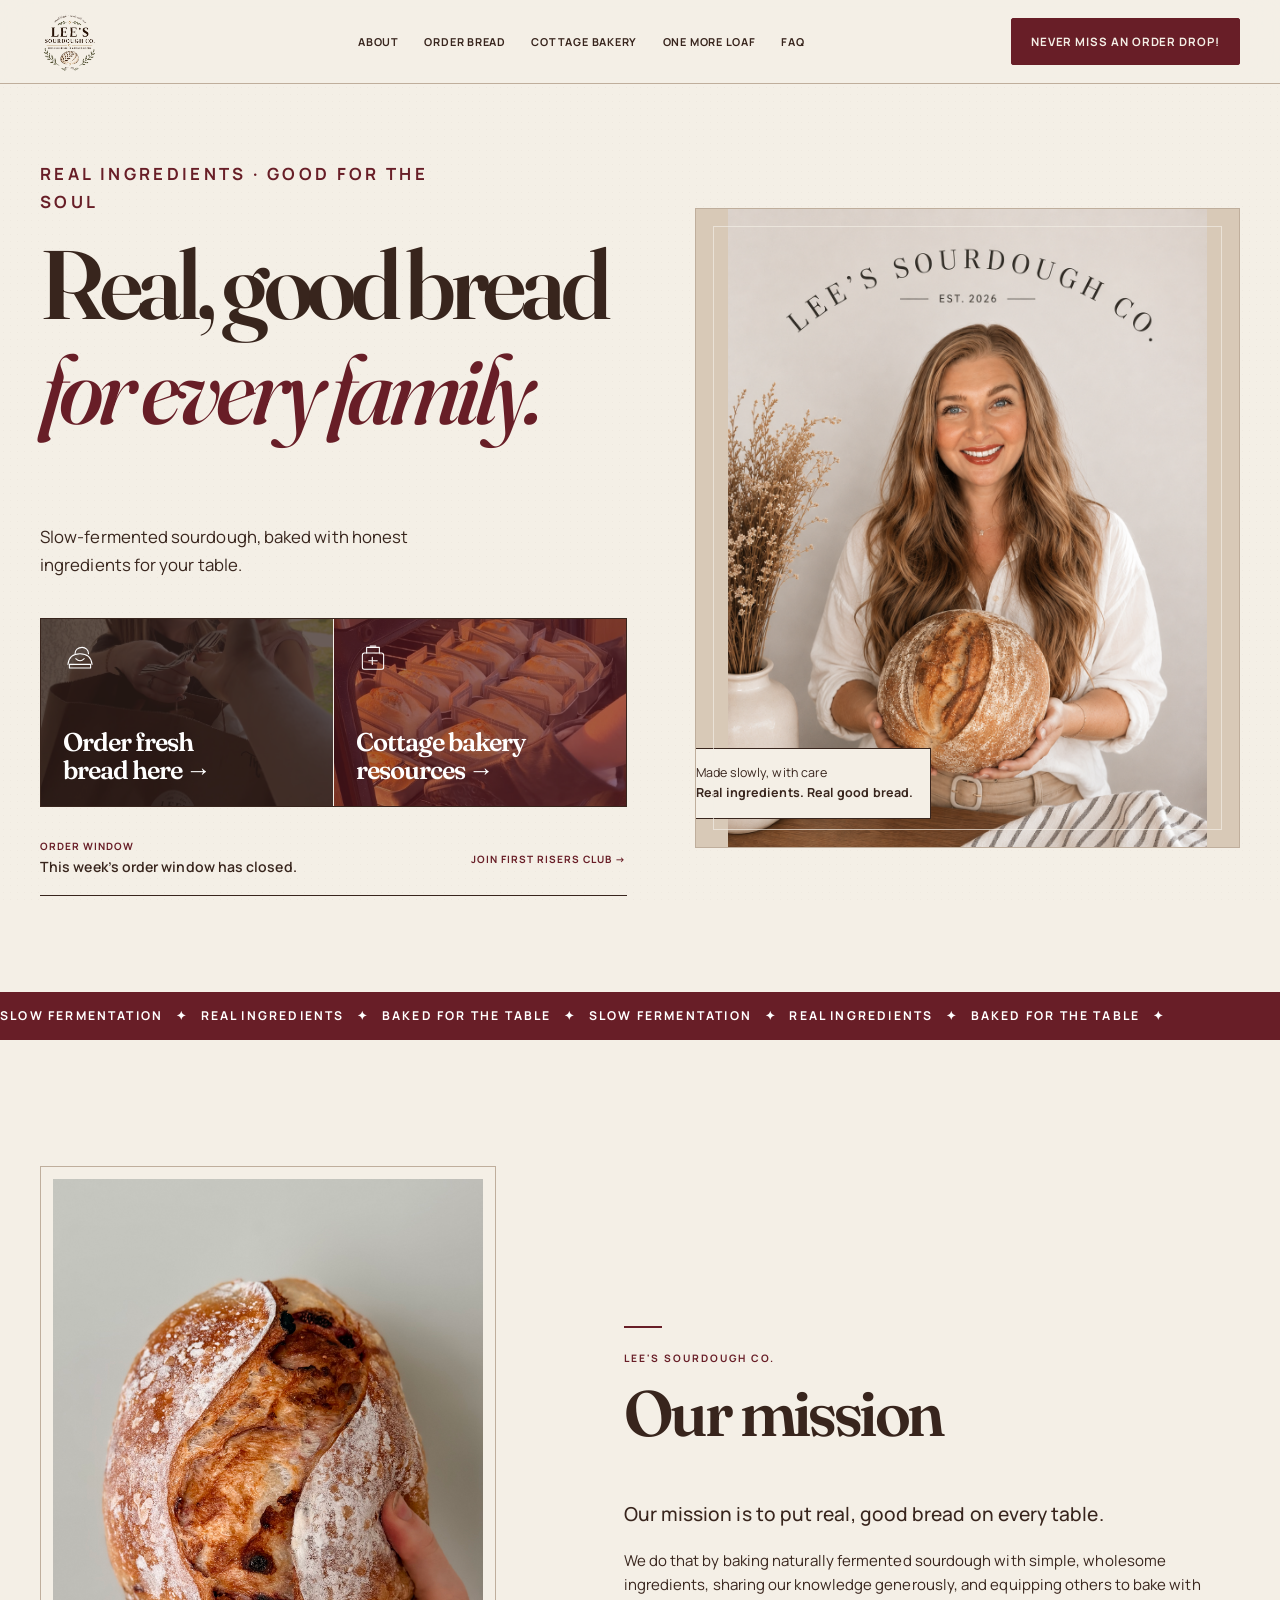
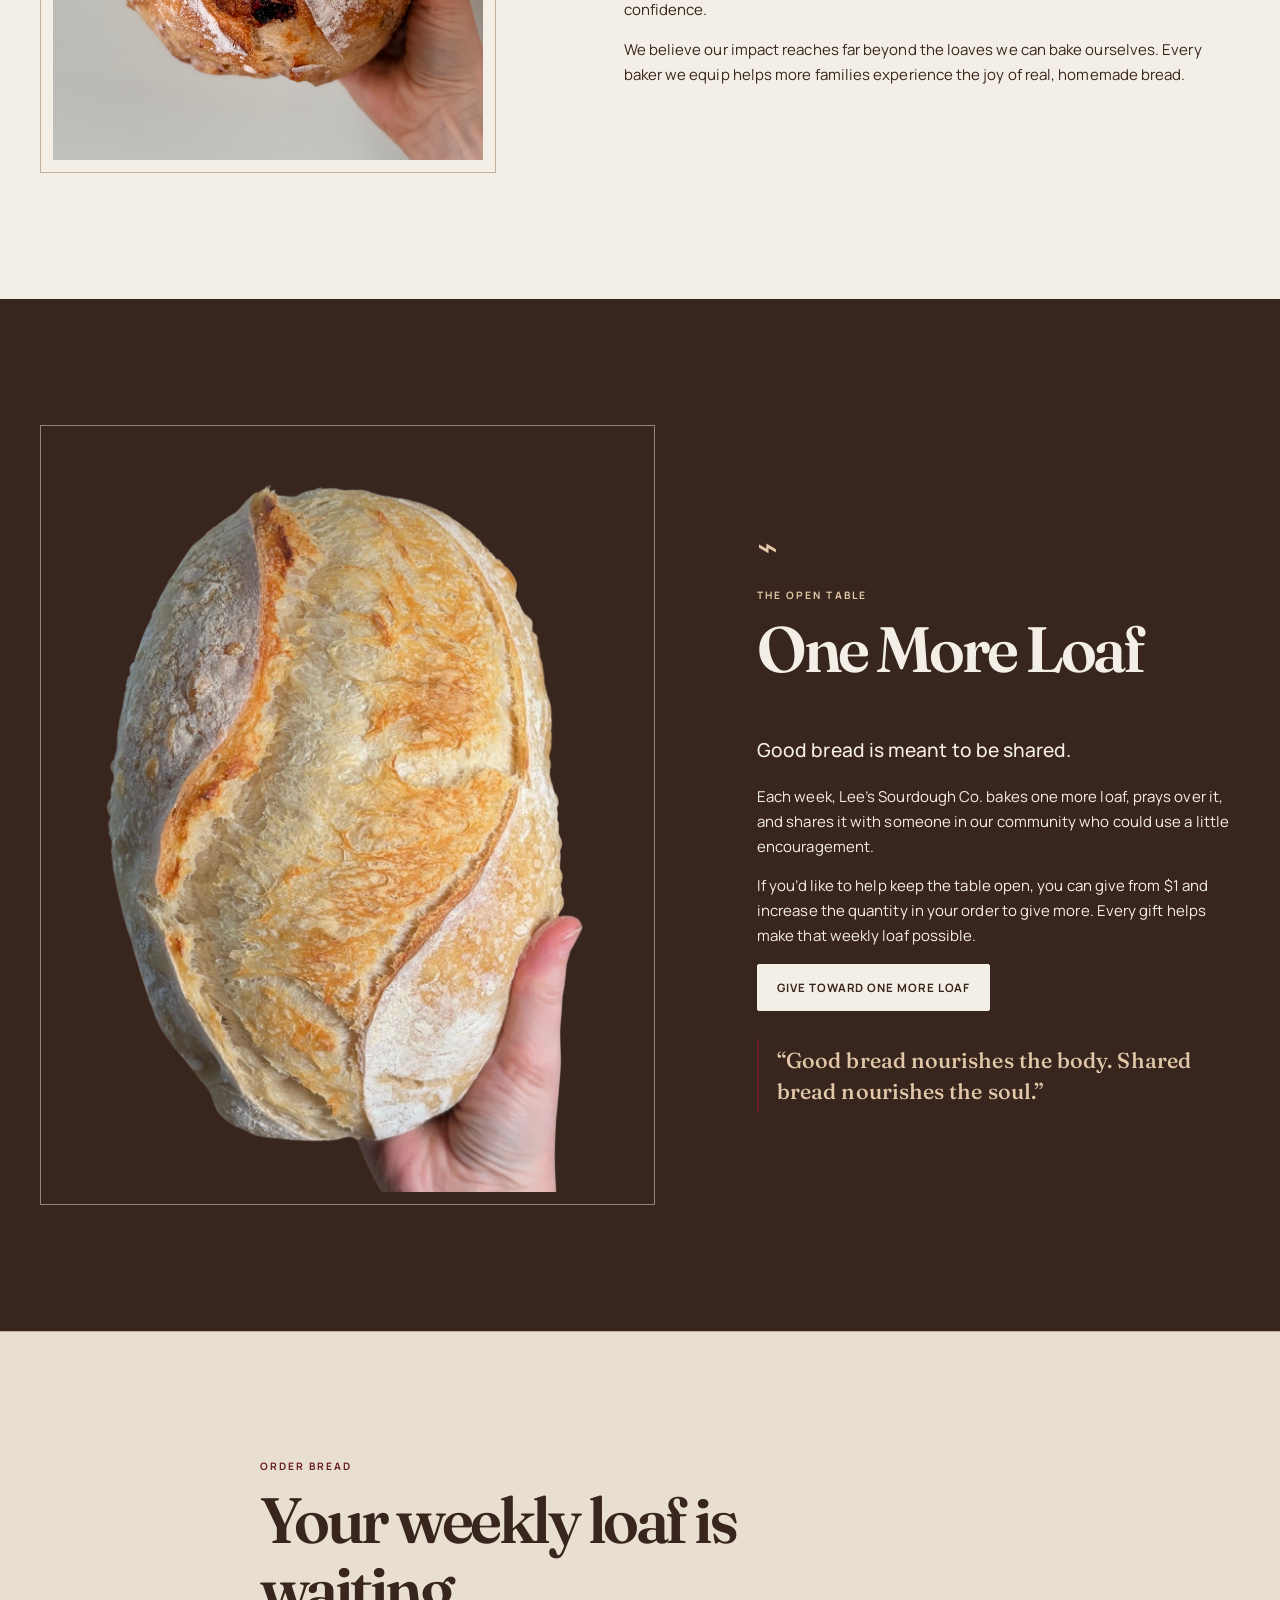
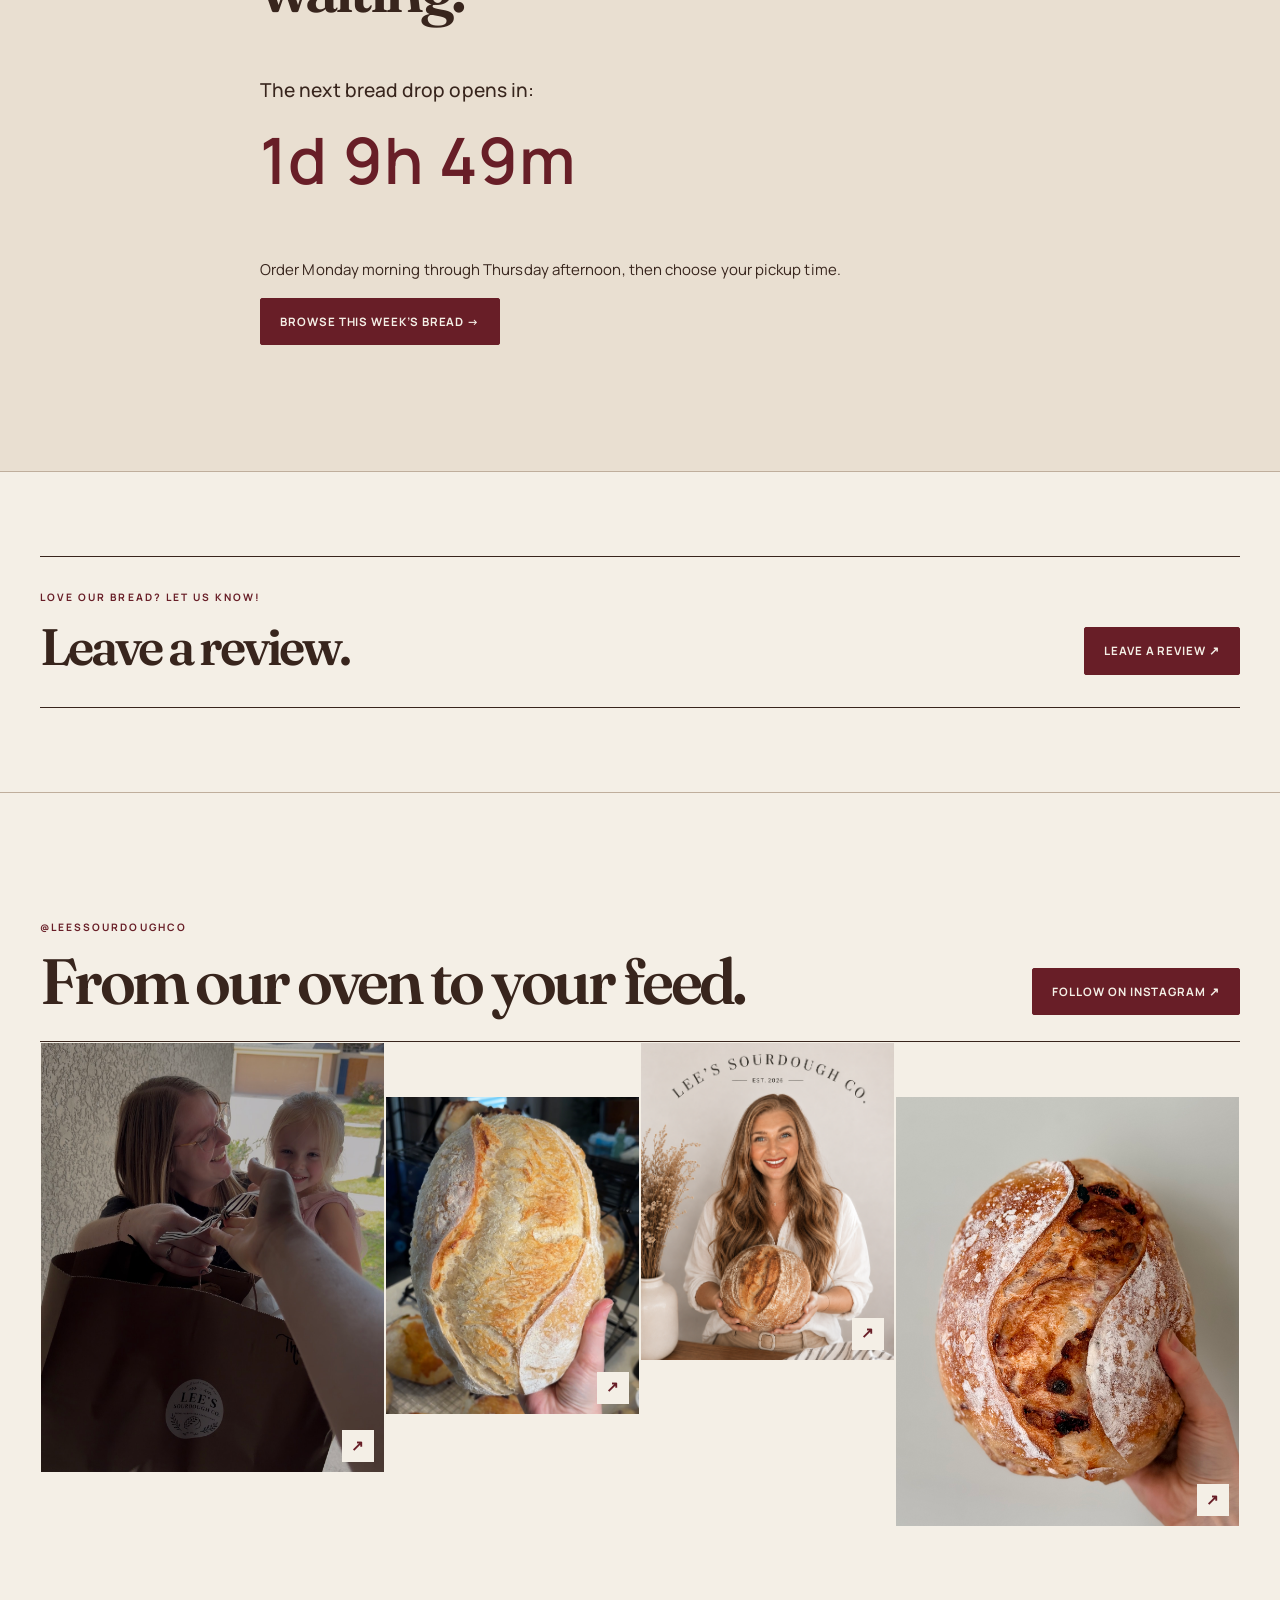
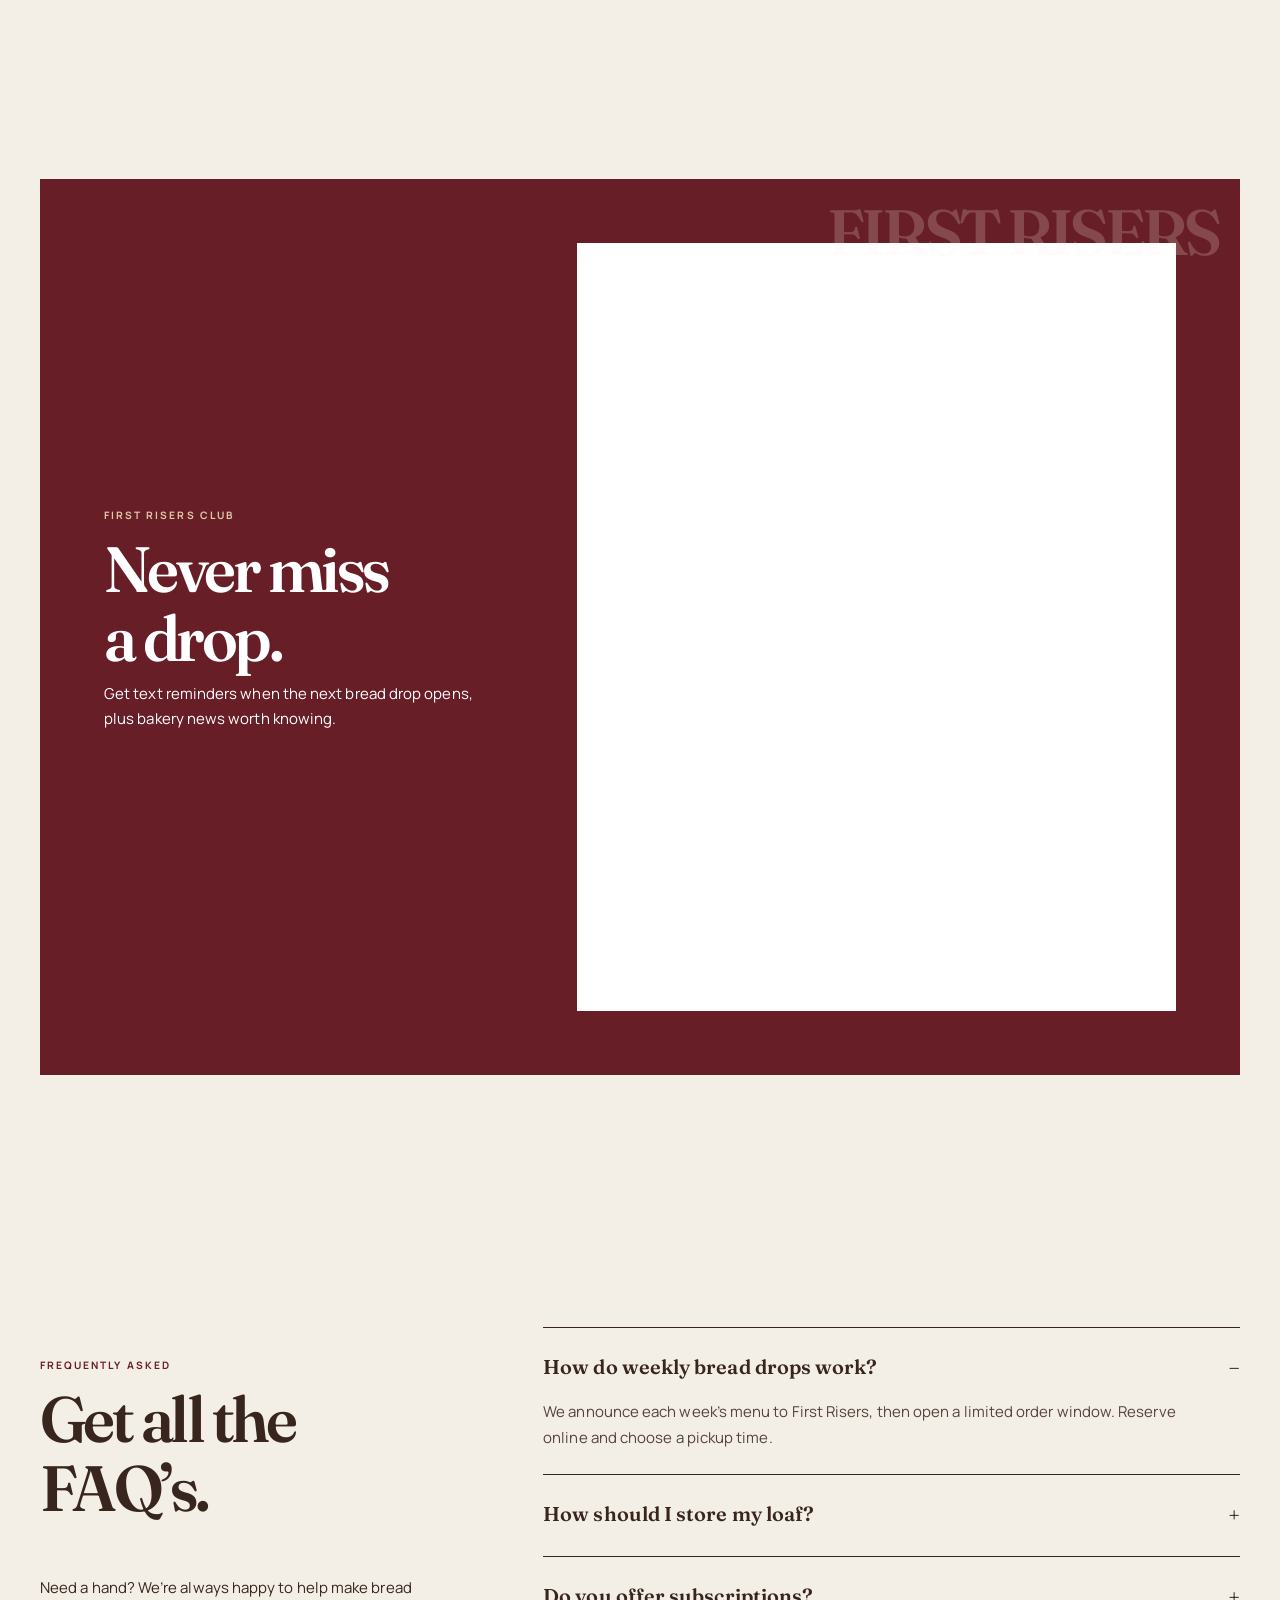
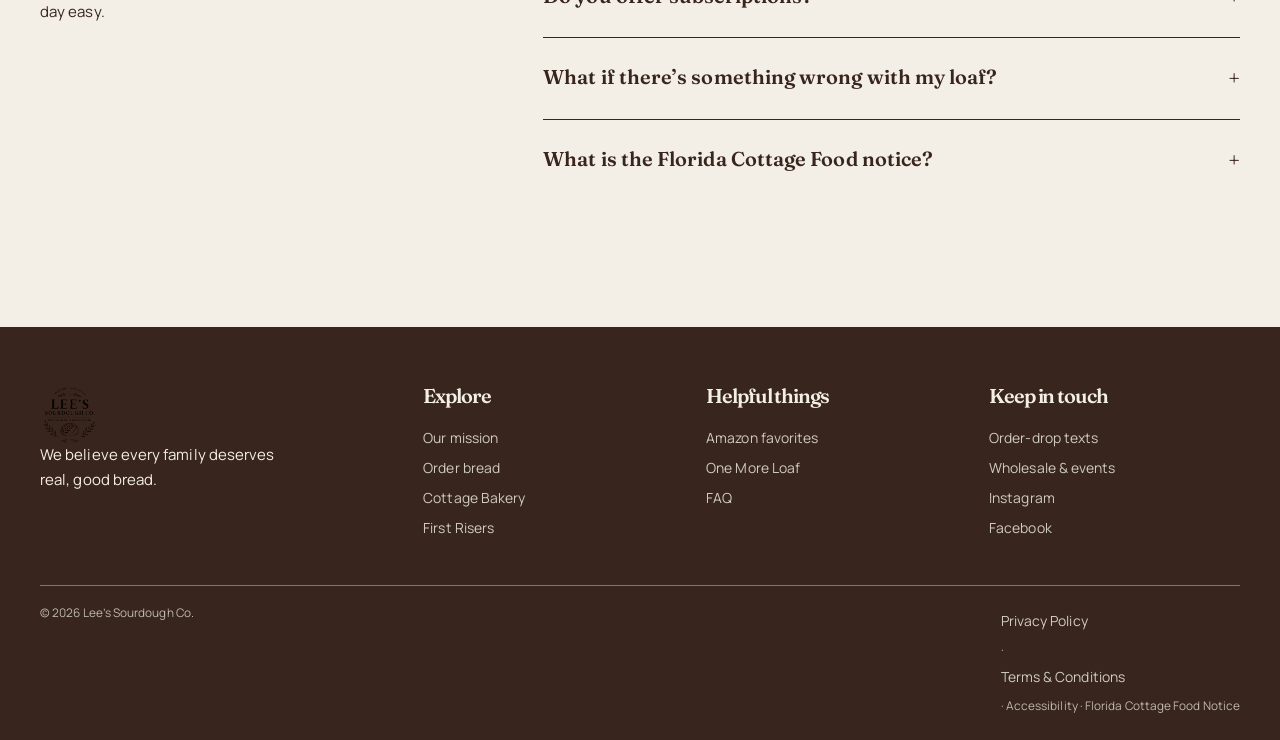
==== commit 46a507cb: "Add Google review invitation" ====
--- a/index.html
+++ b/index.html
@@ -81,6 +81,17 @@
       .hero-grid{gap:26px}.open-grid{gap:28px}
       .choice{min-height:146px}.choice strong{font-size:1.45rem}
     }
+    /* Review invitation: intentionally light until customer testimonials are added. */
+    .review-invitation{padding:84px 0;background:var(--cream);border-bottom:1px solid var(--line)}
+    .review-invitation-inner{display:grid;grid-template-columns:minmax(0,1fr) auto;gap:48px;align-items:end;padding-block:32px;border-top:1px solid var(--ink);border-bottom:1px solid var(--ink)}
+    .review-invitation h2{margin-bottom:0;font-size:clamp(2.35rem,4vw,4.35rem)}
+    .review-invitation .eyebrow{margin-bottom:13px}
+    .review-invitation .btn{white-space:nowrap}
+    @media(max-width:800px){
+      .review-invitation{padding:64px 0}
+      .review-invitation-inner{display:block;padding-block:26px}
+      .review-invitation .btn{margin-top:24px;width:100%}
+    }
   </style>
 </head>
 <body>
@@ -91,6 +102,7 @@
     <section id="about"><div class="wrap split"><div class="round-photo"><img src="assets/mission-loaf.jpeg" alt="A fresh Lee's Sourdough Co. loaf"></div><div><p class="eyebrow">Lee's Sourdough Co.</p><h2>Our mission</h2><p class="lead">Our mission is to put real, good bread on every table.</p><p>We do that by baking naturally fermented sourdough with simple, wholesome ingredients, sharing our knowledge generously, and equipping others to bake with confidence.</p><p>We believe our impact reaches far beyond the loaves we can bake ourselves. Every baker we equip helps more families experience the joy of real, homemade bread.</p></div></div></section>
     <section class="open-table" id="open-table"><div class="wrap open-grid"><div class="open-photo fade"><img src="assets/one-more-loaf.png" alt="A freshly baked sourdough loaf held by hand"></div><div class="open-copy"><div class="open-icon" aria-hidden="true">⌁</div><p class="eyebrow">The Open Table</p><h2>One More Loaf</h2><p class="lead">Good bread is meant to be shared.</p><p>Each week, Lee’s Sourdough Co. bakes one more loaf, prays over it, and shares it with someone in our community who could use a little encouragement.</p><p>If you’d like to help keep the table open, you can give from $1 and increase the quantity in your order to give more. Every gift helps make that weekly loaf possible.</p><a class="btn olive" href="order.html">Give toward One More Loaf</a><p class="quote">“Good bread nourishes the body. Shared bread nourishes the soul.”</p></div></div></section>
     <section class="order" id="order"><div class="wrap order-layout order-only"><div><p class="eyebrow">Order bread</p><h2>Your weekly loaf is waiting.</h2><p class="lead" id="countdownLabel">The next bread drop opens in:</p><h3 id="countdown" style="font-family:Manrope;font-size:2rem;letter-spacing:.02em">--d --h --m</h3><p>Order Monday morning through Thursday afternoon, then choose your pickup time.</p><a class="btn olive" id="orderCta" href="order.html">Browse this week’s bread →</a></div></div></section>
+    <section class="review-invitation" aria-labelledby="review-invitation-title"><div class="wrap"><div class="review-invitation-inner"><div><p class="eyebrow">Love our bread? Let us know!</p><h2 id="review-invitation-title">Leave a review.</h2></div><a class="btn olive" href="https://g.page/r/CViQhSh83FPbEBM/review" target="_blank" rel="noopener noreferrer" aria-label="Leave a Google review for Lee's Sourdough Co. (opens in a new tab)">Leave a review ↗</a></div></div></section>
     <section class="instagram" aria-labelledby="instagram-title"><div class="wrap"><div class="instagram-head"><div><p class="eyebrow">@leessourdoughco</p><h2 id="instagram-title">From our oven to your feed.</h2></div><a class="btn olive" href="https://www.instagram.com/leessourdoughco/" target="_blank" rel="noopener">Follow on Instagram ↗</a></div><div class="instagram-grid"><a class="instagram-post" href="https://www.instagram.com/leessourdoughco/" target="_blank" rel="noopener"><img src="assets/order-fresh-delivery.jpeg" alt="Lee's Sourdough Co. bread delivery"><span aria-hidden="true">↗</span></a><a class="instagram-post" href="https://www.instagram.com/leessourdoughco/" target="_blank" rel="noopener"><img src="assets/plain-sourdough-loaf.jpeg" alt="Fresh sourdough loaf"><span aria-hidden="true">↗</span></a><a class="instagram-post" href="https://www.instagram.com/leessourdoughco/" target="_blank" rel="noopener"><img src="assets/hero-founder.png" alt="Founder holding a sourdough loaf"><span aria-hidden="true">↗</span></a><a class="instagram-post" href="https://www.instagram.com/leessourdoughco/" target="_blank" rel="noopener"><img src="assets/mission-loaf.jpeg" alt="Freshly baked Lee's Sourdough loaf"><span aria-hidden="true">↗</span></a></div></div></section>
     <section class="subscribe" id="subscribe"><div class="wrap"><div class="subscribe-box"><div><p class="eyebrow" style="color:#f3d4ae">First Risers Club</p><h2>Never miss<br>a drop.</h2><p>Get text reminders when the next bread drop opens, plus bakery news worth knowing.</p></div><div class="risers-embed"><iframe src="https://link.lifeofthelees.com/widget/form/QZSWTrBe4F0Rznq5E8oC" id="inline-QZSWTrBe4F0Rznq5E8oC" data-layout="{'id':'INLINE'}" data-trigger-type="alwaysShow" data-trigger-value="" data-activation-type="alwaysActivated" data-activation-value="" data-deactivation-type="neverDeactivate" data-deactivation-value="" data-form-name="Join the First Risers!" data-height="768" data-layout-iframe-id="inline-QZSWTrBe4F0Rznq5E8oC" data-form-id="QZSWTrBe4F0Rznq5E8oC" data-cookie-consent="true" data-cookie-consent-provider="auto" title="Join the First Risers!"></iframe><script src="https://link.lifeofthelees.com/js/form_embed.js"></script></div></div></div></section>
 <section id="faq"><div class="wrap faq-grid"><div><p class="eyebrow">Frequently asked</p><h2>Get all the FAQ’s.</h2><p>Need a hand? We’re always happy to help make bread day easy.</p></div><div><details open><summary>How do weekly bread drops work?</summary><p>We announce each week’s menu to First Risers, then open a limited order window. Reserve online and choose a pickup time.</p></details><details><summary>How should I store my loaf?</summary><p>You can store your loaf on the counter for 2–3 days, then in the fridge for up to a week. The best way to keep it fresh longer is to pre-slice it and store it in a freezer bag in the freezer.</p></details><details><summary>Do you offer subscriptions?</summary><p>Subscriptions are coming soon. Join First Risers to be the first to know when they’re ready.</p></details><details><summary>What if there’s something wrong with my loaf?</summary><p>We want every loaf to be a delight. Reach out within 24 hours of pickup with pictures and a description of what was wrong, and we’ll make it right.</p></details><details><summary>What is the Florida Cottage Food notice?</summary><p>Lee’s Sourdough Co. operates under Florida’s Cottage Food Law, which allows home bakers to make and sell certain low-risk, shelf-stable foods from their home kitchens without a food permit or commercial kitchen.</p><p>This includes foods like breads, cookies, cakes, pastries, candies, jams, and other approved shelf-stable products. Foods that require refrigeration for safety, including products made with certain cream cheese or other temperature-controlled ingredients, are not permitted under the cottage food exemption.</p><p>Simply put: everything I sell is made from my home kitchen and carefully selected to meet Florida’s cottage food requirements.</p></details></div></div></section>
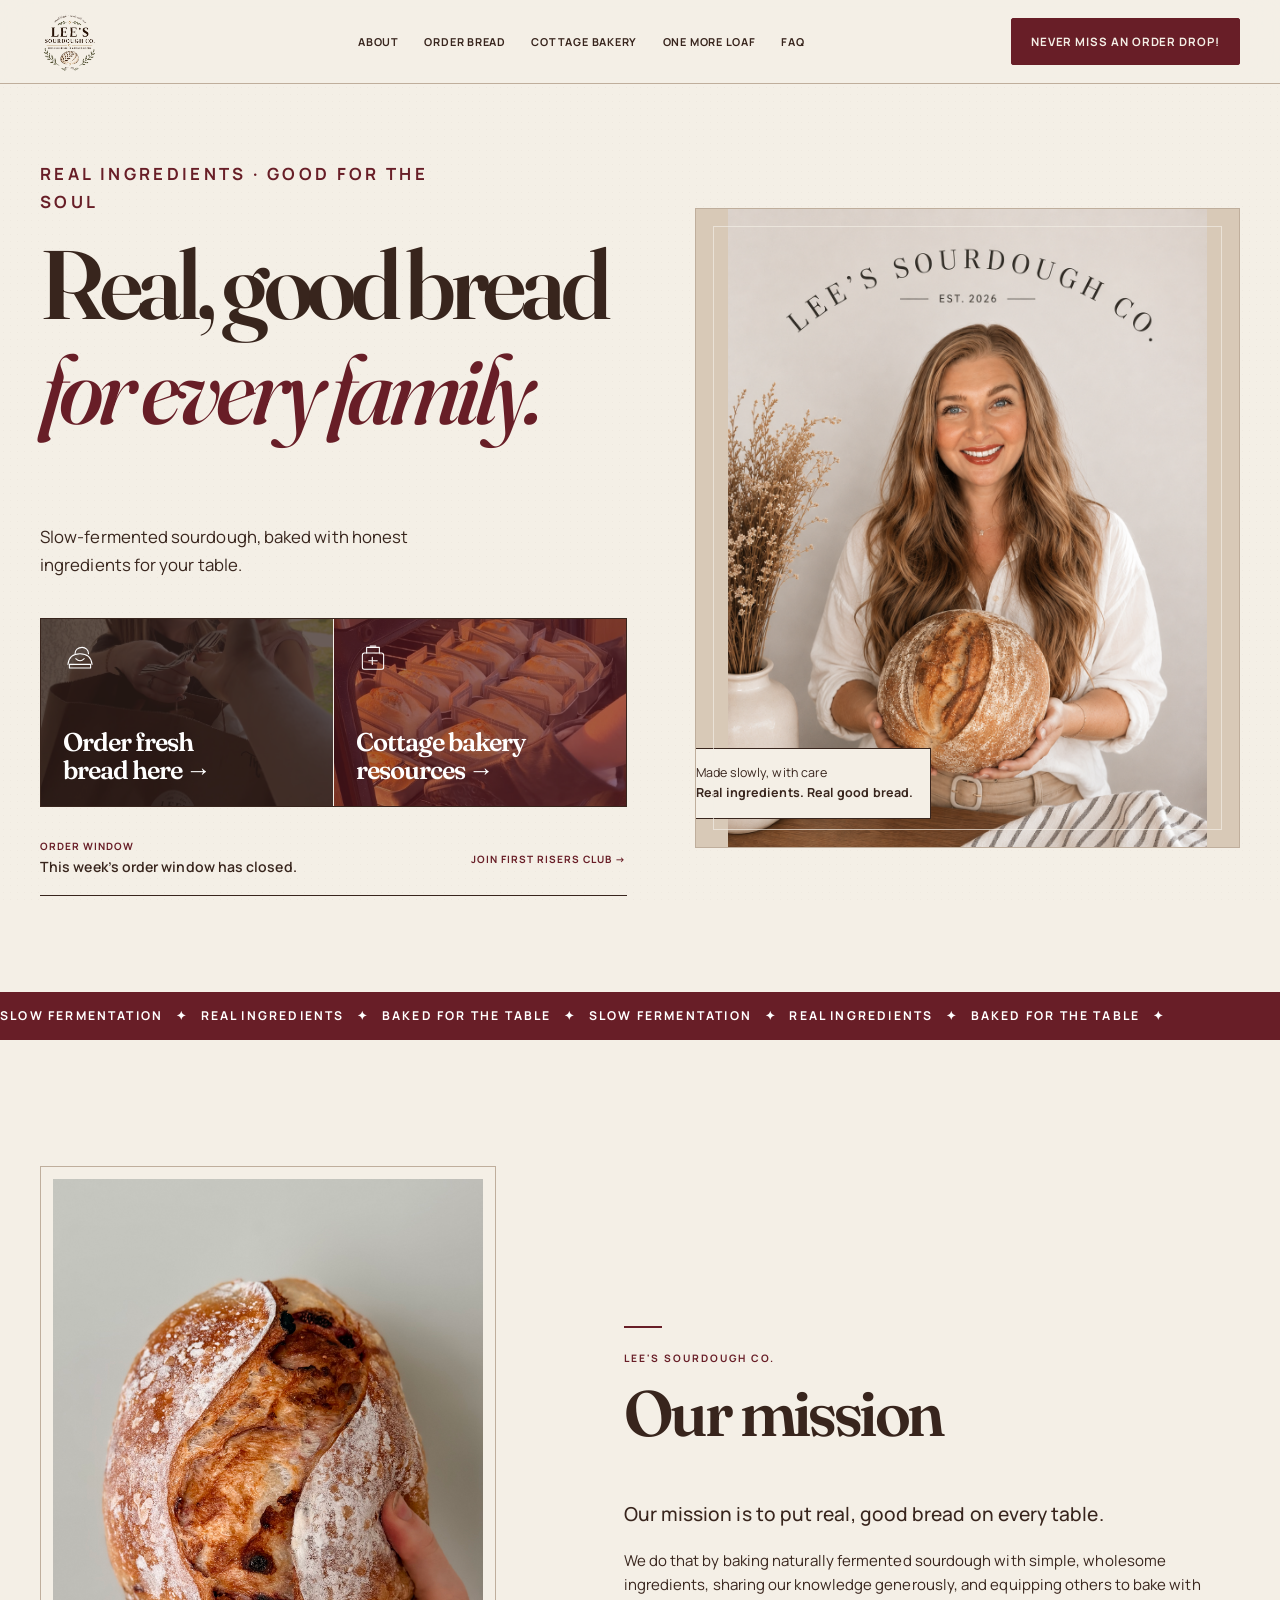
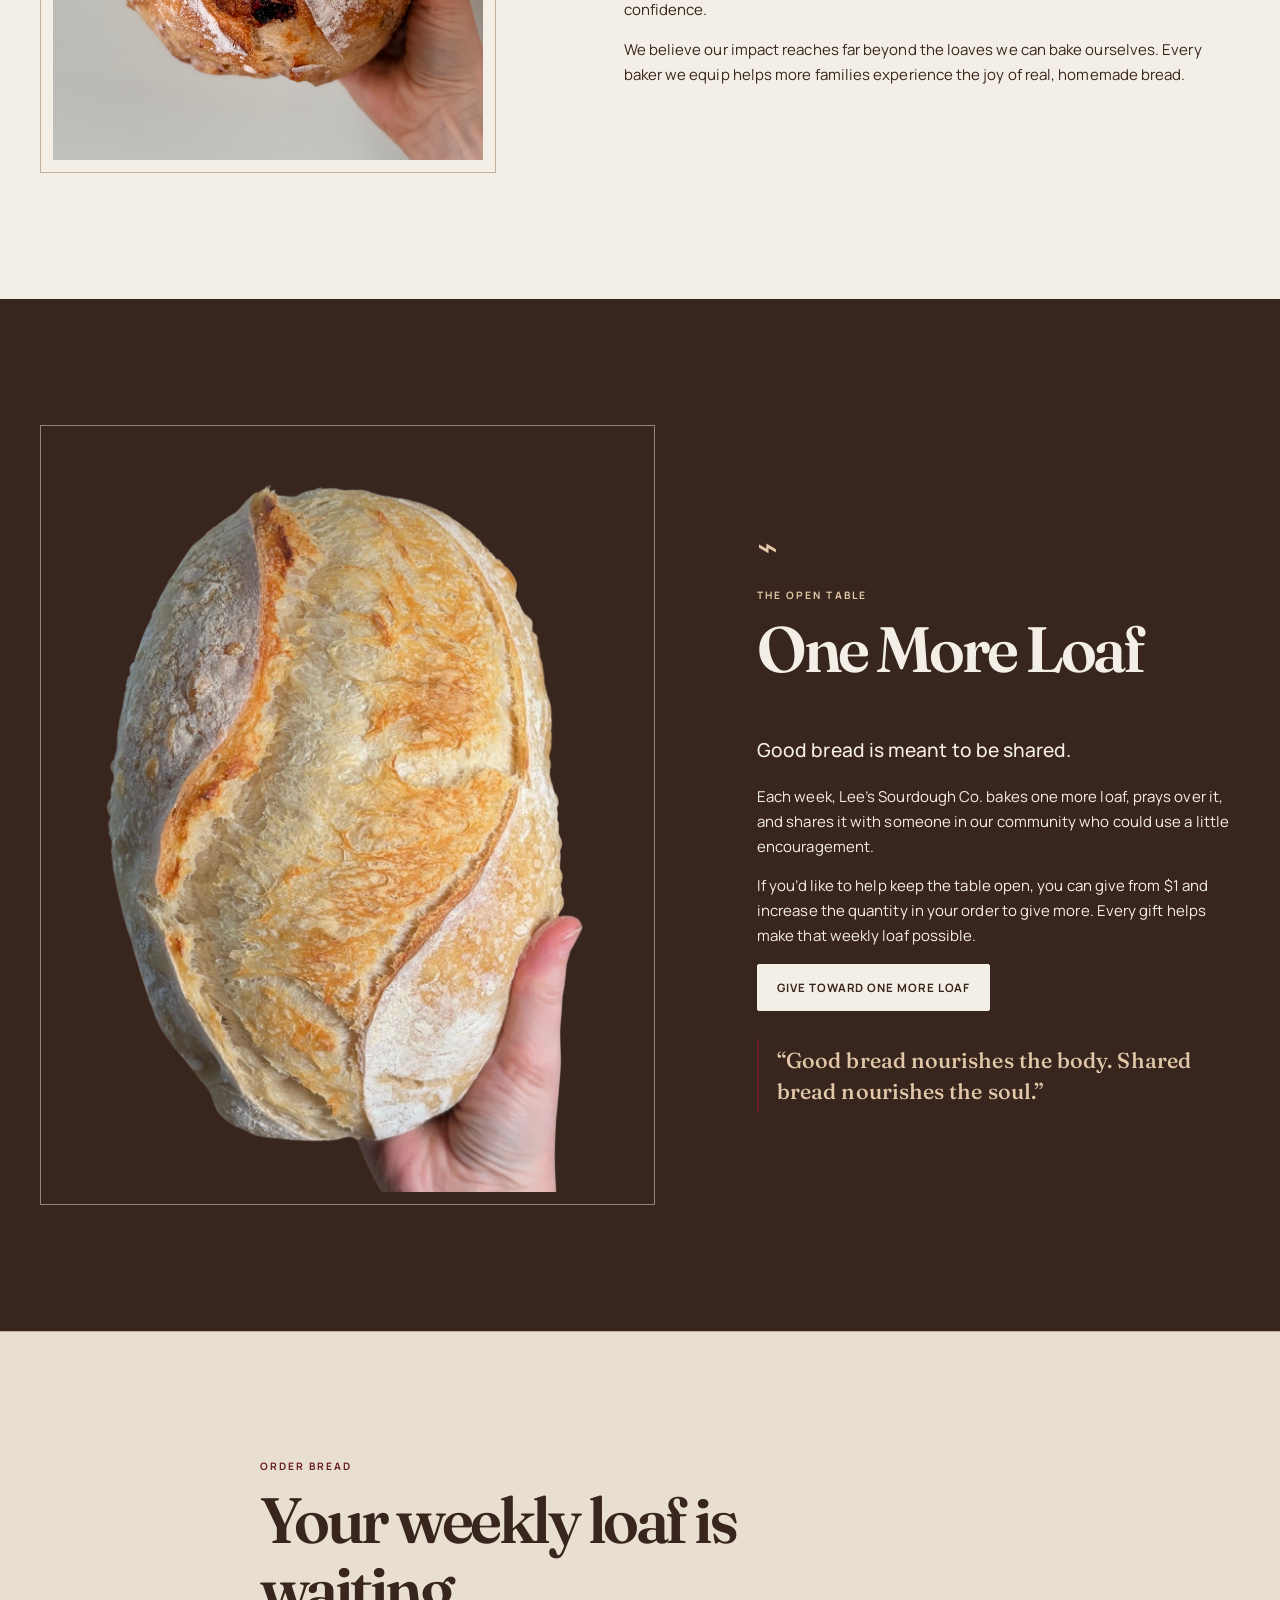
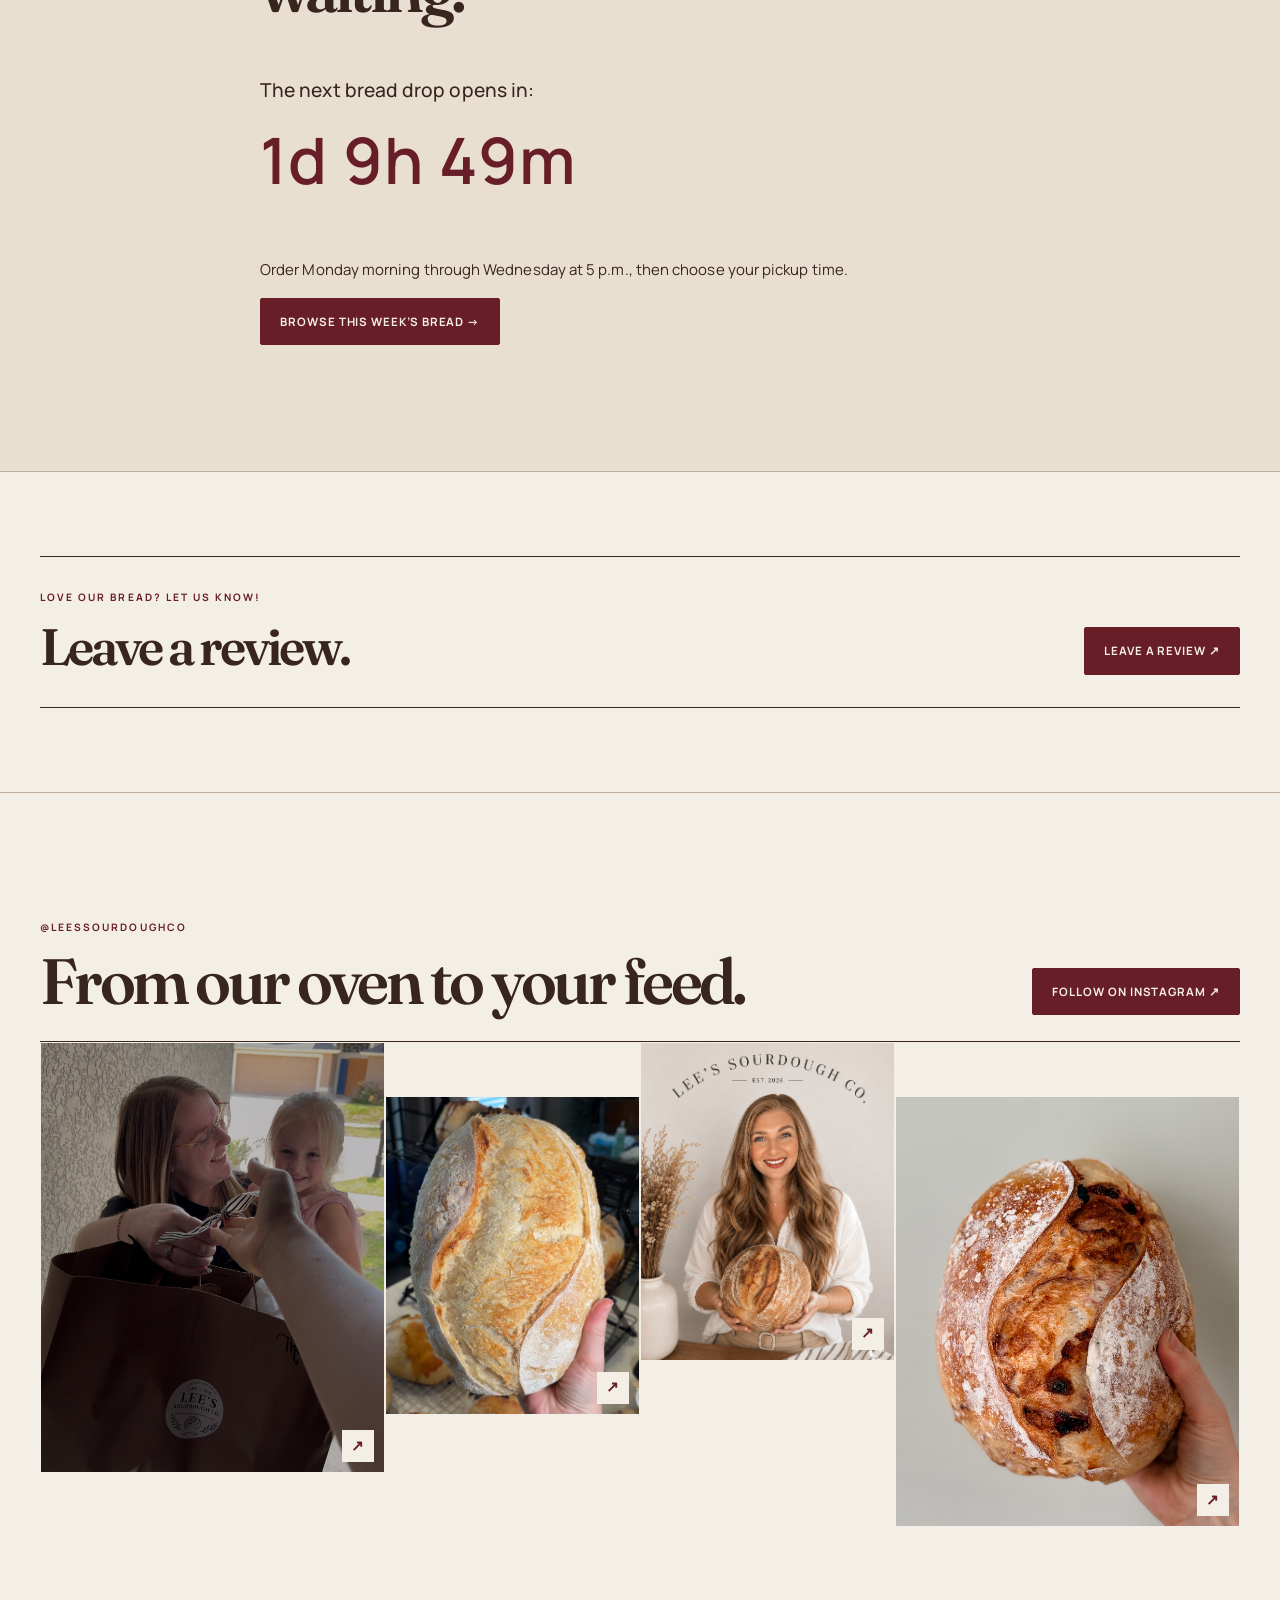
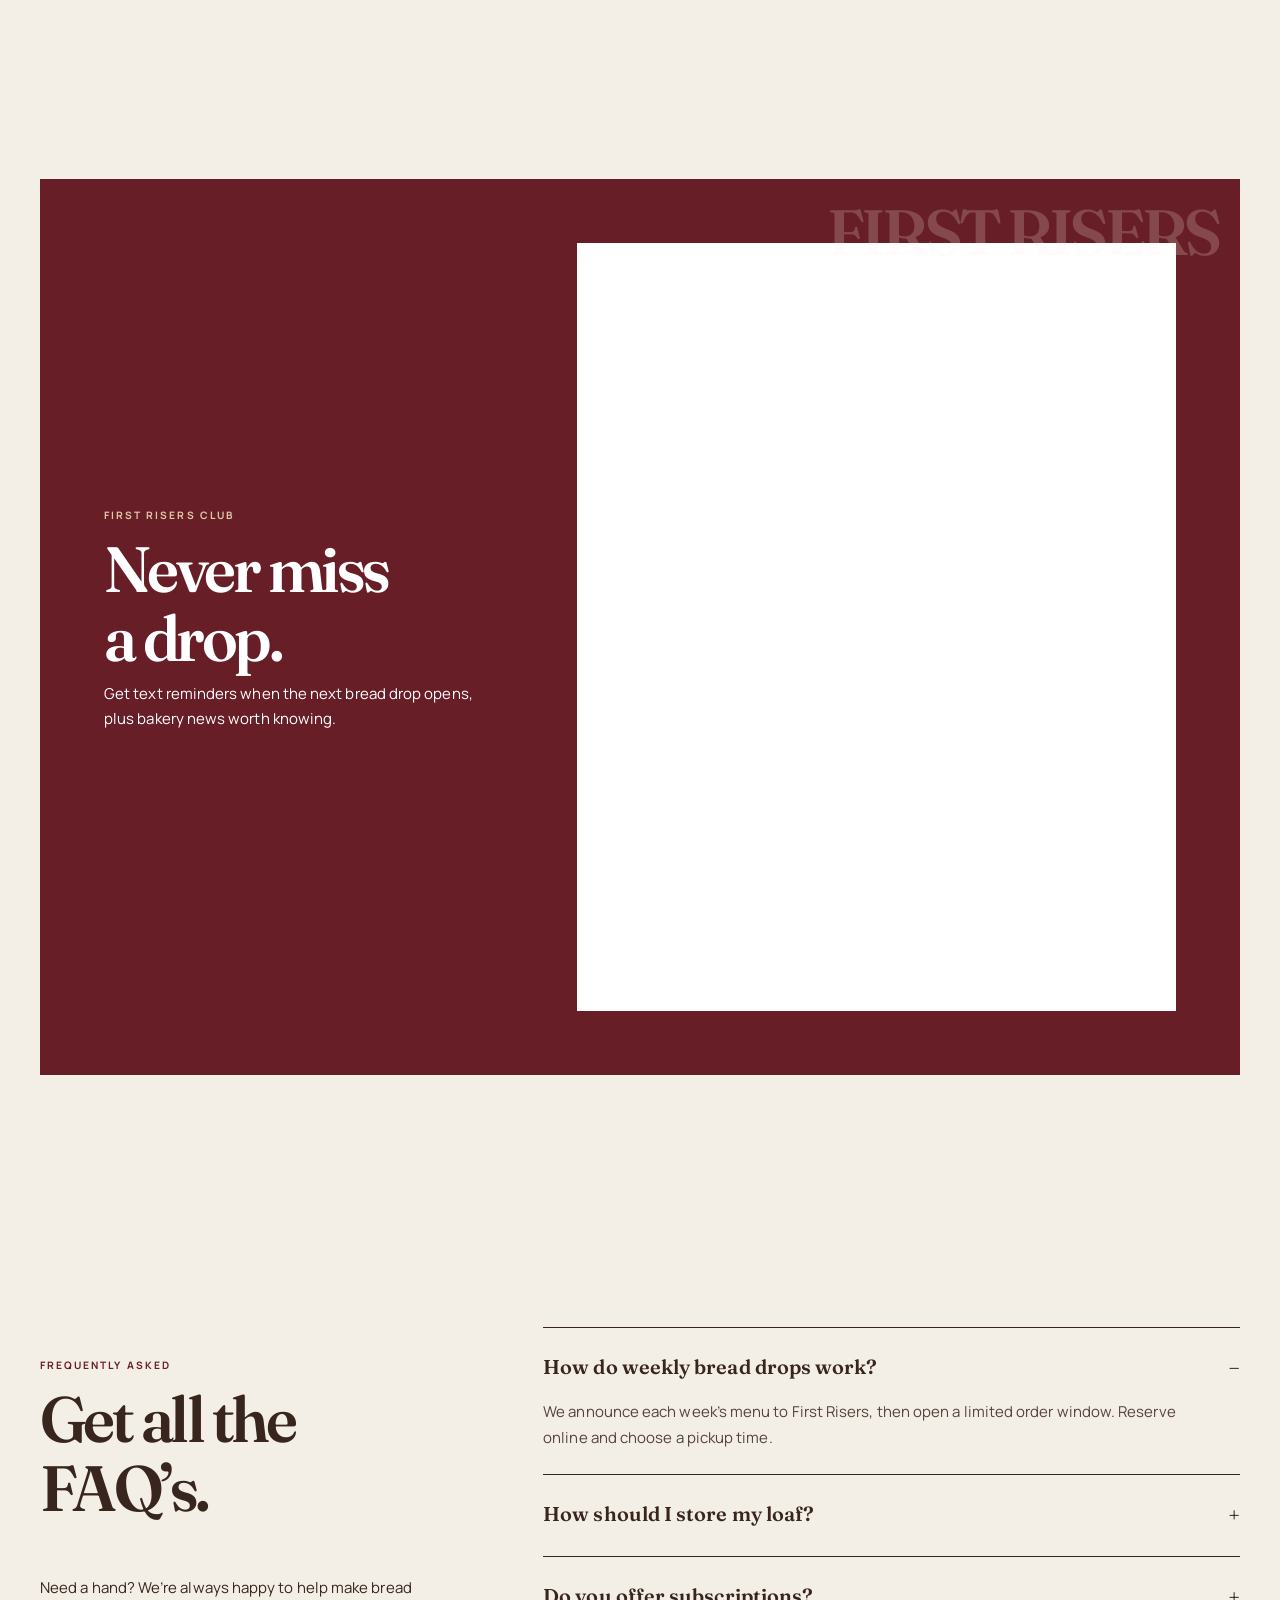
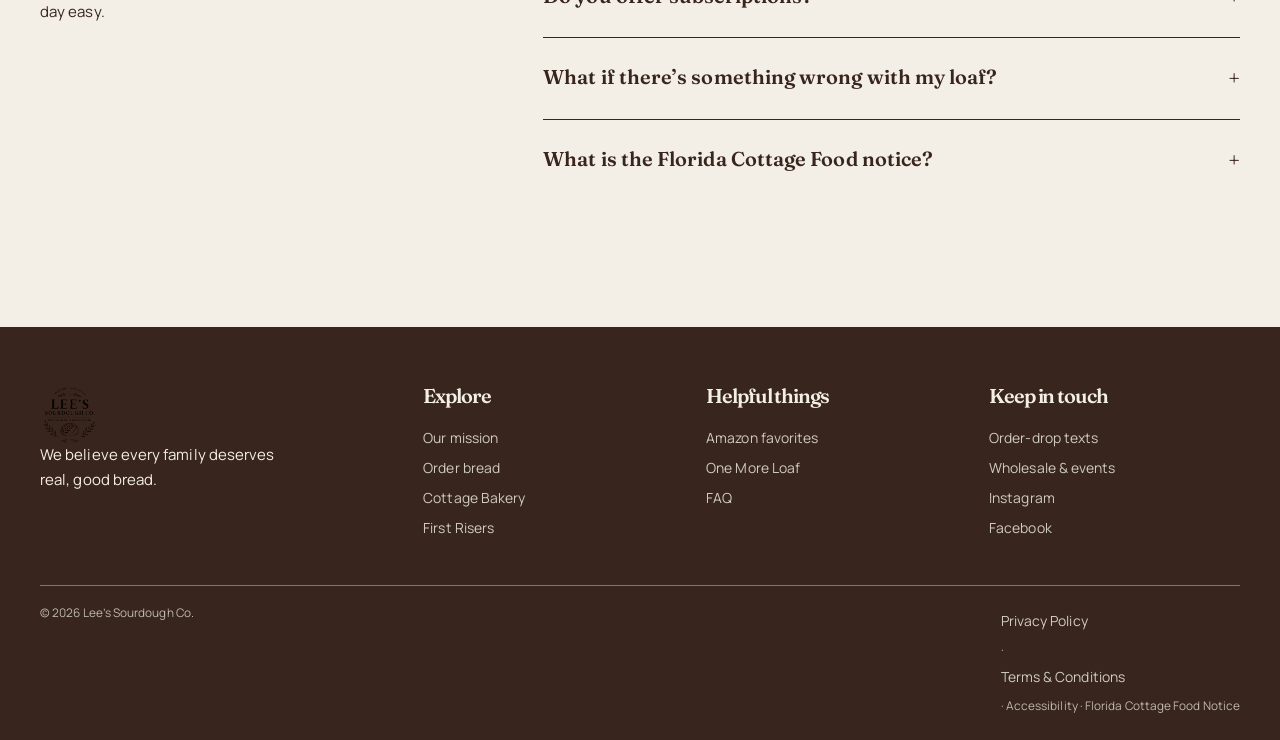
==== commit adb5d1b9: "Update order deadline to Wednesday at 5 p.m." ====
--- a/index.html
+++ b/index.html
@@ -101,7 +101,7 @@
     <div class="ticker"><div>slow fermentation &nbsp; ✦ &nbsp; real ingredients &nbsp; ✦ &nbsp; baked for the table &nbsp; ✦ &nbsp; slow fermentation &nbsp; ✦ &nbsp; real ingredients &nbsp; ✦ &nbsp; baked for the table &nbsp; ✦ &nbsp;</div></div>
     <section id="about"><div class="wrap split"><div class="round-photo"><img src="assets/mission-loaf.jpeg" alt="A fresh Lee's Sourdough Co. loaf"></div><div><p class="eyebrow">Lee's Sourdough Co.</p><h2>Our mission</h2><p class="lead">Our mission is to put real, good bread on every table.</p><p>We do that by baking naturally fermented sourdough with simple, wholesome ingredients, sharing our knowledge generously, and equipping others to bake with confidence.</p><p>We believe our impact reaches far beyond the loaves we can bake ourselves. Every baker we equip helps more families experience the joy of real, homemade bread.</p></div></div></section>
     <section class="open-table" id="open-table"><div class="wrap open-grid"><div class="open-photo fade"><img src="assets/one-more-loaf.png" alt="A freshly baked sourdough loaf held by hand"></div><div class="open-copy"><div class="open-icon" aria-hidden="true">⌁</div><p class="eyebrow">The Open Table</p><h2>One More Loaf</h2><p class="lead">Good bread is meant to be shared.</p><p>Each week, Lee’s Sourdough Co. bakes one more loaf, prays over it, and shares it with someone in our community who could use a little encouragement.</p><p>If you’d like to help keep the table open, you can give from $1 and increase the quantity in your order to give more. Every gift helps make that weekly loaf possible.</p><a class="btn olive" href="order.html">Give toward One More Loaf</a><p class="quote">“Good bread nourishes the body. Shared bread nourishes the soul.”</p></div></div></section>
-    <section class="order" id="order"><div class="wrap order-layout order-only"><div><p class="eyebrow">Order bread</p><h2>Your weekly loaf is waiting.</h2><p class="lead" id="countdownLabel">The next bread drop opens in:</p><h3 id="countdown" style="font-family:Manrope;font-size:2rem;letter-spacing:.02em">--d --h --m</h3><p>Order Monday morning through Thursday afternoon, then choose your pickup time.</p><a class="btn olive" id="orderCta" href="order.html">Browse this week’s bread →</a></div></div></section>
+    <section class="order" id="order"><div class="wrap order-layout order-only"><div><p class="eyebrow">Order bread</p><h2>Your weekly loaf is waiting.</h2><p class="lead" id="countdownLabel">The next bread drop opens in:</p><h3 id="countdown" style="font-family:Manrope;font-size:2rem;letter-spacing:.02em">--d --h --m</h3><p>Order Monday morning through Wednesday at 5 p.m., then choose your pickup time.</p><a class="btn olive" id="orderCta" href="order.html">Browse this week’s bread →</a></div></div></section>
     <section class="review-invitation" aria-labelledby="review-invitation-title"><div class="wrap"><div class="review-invitation-inner"><div><p class="eyebrow">Love our bread? Let us know!</p><h2 id="review-invitation-title">Leave a review.</h2></div><a class="btn olive" href="https://g.page/r/CViQhSh83FPbEBM/review" target="_blank" rel="noopener noreferrer" aria-label="Leave a Google review for Lee's Sourdough Co. (opens in a new tab)">Leave a review ↗</a></div></div></section>
     <section class="instagram" aria-labelledby="instagram-title"><div class="wrap"><div class="instagram-head"><div><p class="eyebrow">@leessourdoughco</p><h2 id="instagram-title">From our oven to your feed.</h2></div><a class="btn olive" href="https://www.instagram.com/leessourdoughco/" target="_blank" rel="noopener">Follow on Instagram ↗</a></div><div class="instagram-grid"><a class="instagram-post" href="https://www.instagram.com/leessourdoughco/" target="_blank" rel="noopener"><img src="assets/order-fresh-delivery.jpeg" alt="Lee's Sourdough Co. bread delivery"><span aria-hidden="true">↗</span></a><a class="instagram-post" href="https://www.instagram.com/leessourdoughco/" target="_blank" rel="noopener"><img src="assets/plain-sourdough-loaf.jpeg" alt="Fresh sourdough loaf"><span aria-hidden="true">↗</span></a><a class="instagram-post" href="https://www.instagram.com/leessourdoughco/" target="_blank" rel="noopener"><img src="assets/hero-founder.png" alt="Founder holding a sourdough loaf"><span aria-hidden="true">↗</span></a><a class="instagram-post" href="https://www.instagram.com/leessourdoughco/" target="_blank" rel="noopener"><img src="assets/mission-loaf.jpeg" alt="Freshly baked Lee's Sourdough loaf"><span aria-hidden="true">↗</span></a></div></div></section>
     <section class="subscribe" id="subscribe"><div class="wrap"><div class="subscribe-box"><div><p class="eyebrow" style="color:#f3d4ae">First Risers Club</p><h2>Never miss<br>a drop.</h2><p>Get text reminders when the next bread drop opens, plus bakery news worth knowing.</p></div><div class="risers-embed"><iframe src="https://link.lifeofthelees.com/widget/form/QZSWTrBe4F0Rznq5E8oC" id="inline-QZSWTrBe4F0Rznq5E8oC" data-layout="{'id':'INLINE'}" data-trigger-type="alwaysShow" data-trigger-value="" data-activation-type="alwaysActivated" data-activation-value="" data-deactivation-type="neverDeactivate" data-deactivation-value="" data-form-name="Join the First Risers!" data-height="768" data-layout-iframe-id="inline-QZSWTrBe4F0Rznq5E8oC" data-form-id="QZSWTrBe4F0Rznq5E8oC" data-cookie-consent="true" data-cookie-consent-provider="auto" title="Join the First Risers!"></iframe><script src="https://link.lifeofthelees.com/js/form_embed.js"></script></div></div></div></section>
@@ -113,7 +113,7 @@
     const ORDER_FORM_URL = 'order.html';
     const nyParts = date => Object.fromEntries(new Intl.DateTimeFormat('en-US',{timeZone:'America/New_York',year:'numeric',month:'numeric',day:'numeric',weekday:'short'}).formatToParts(date).filter(p=>p.type!=='literal').map(p=>[p.type,p.value]));
     function nyTime(year,month,day,hour){const approx=new Date(Date.UTC(year,month-1,day,hour));const zone=new Intl.DateTimeFormat('en-US',{timeZone:'America/New_York',timeZoneName:'longOffset'}).formatToParts(approx).find(p=>p.type==='timeZoneName').value;const match=zone.match(/GMT([+-])(\d{2}):(\d{2})/);const offset=(Number(match[2])*60+Number(match[3]))*(match[1]==='-'?-1:1);return new Date(approx.getTime()-offset*60000);}
-    function updateCountdown(){const now=new Date(),p=nyParts(now),today=new Date(Date.UTC(+p.year,+p.month-1,+p.day)),weekdays={Sun:0,Mon:1,Tue:2,Wed:3,Thu:4,Fri:5,Sat:6},monday=new Date(today);monday.setUTCDate(today.getUTCDate()-((weekdays[p.weekday]+6)%7));let open=nyTime(monday.getUTCFullYear(),monday.getUTCMonth()+1,monday.getUTCDate(),8),close=nyTime(monday.getUTCFullYear(),monday.getUTCMonth()+1,monday.getUTCDate()+3,17),target,label;if(now<open){target=open;label='Orders open Monday at 8 a.m. ET.';}else if(now<close){target=close;label='Orders are open now — closes Thursday at 5 p.m. ET.';}else{monday.setUTCDate(monday.getUTCDate()+7);target=nyTime(monday.getUTCFullYear(),monday.getUTCMonth()+1,monday.getUTCDate(),8);label='This week’s order window has closed.';}const ms=Math.max(0,target-now),d=Math.floor(ms/864e5),h=Math.floor(ms/36e5)%24,m=Math.floor(ms/6e4)%60;document.getElementById('countdown').textContent=`${d}d ${h}h ${m}m`;document.getElementById('countdownLabel').textContent=now<open?'The next bread drop opens in:':now<close?'This week’s order window closes in:':'The next bread drop opens in:';document.getElementById('heroCountdownLabel').textContent=label;const cta=document.getElementById('orderCta');if(ORDER_FORM_URL)cta.href=ORDER_FORM_URL;}
+    function updateCountdown(){const now=new Date(),p=nyParts(now),today=new Date(Date.UTC(+p.year,+p.month-1,+p.day)),weekdays={Sun:0,Mon:1,Tue:2,Wed:3,Thu:4,Fri:5,Sat:6},monday=new Date(today);monday.setUTCDate(today.getUTCDate()-((weekdays[p.weekday]+6)%7));let open=nyTime(monday.getUTCFullYear(),monday.getUTCMonth()+1,monday.getUTCDate(),8),close=nyTime(monday.getUTCFullYear(),monday.getUTCMonth()+1,monday.getUTCDate()+2,17),target,label;if(now<open){target=open;label='Orders open Monday at 8 a.m. ET.';}else if(now<close){target=close;label='Orders are open now — closes Wednesday at 5 p.m. ET.';}else{monday.setUTCDate(monday.getUTCDate()+7);target=nyTime(monday.getUTCFullYear(),monday.getUTCMonth()+1,monday.getUTCDate(),8);label='This week’s order window has closed.';}const ms=Math.max(0,target-now),d=Math.floor(ms/864e5),h=Math.floor(ms/36e5)%24,m=Math.floor(ms/6e4)%60;document.getElementById('countdown').textContent=`${d}d ${h}h ${m}m`;document.getElementById('countdownLabel').textContent=now<open?'The next bread drop opens in:':now<close?'This week’s order window closes in:':'The next bread drop opens in:';document.getElementById('heroCountdownLabel').textContent=label;const cta=document.getElementById('orderCta');if(ORDER_FORM_URL)cta.href=ORDER_FORM_URL;}
     updateCountdown();setInterval(updateCountdown,60000);
     const loafSearch=document.getElementById('loafSearch');if(loafSearch)loafSearch.addEventListener('input',e=>document.querySelectorAll('.loaf').forEach(x=>x.style.display=x.textContent.toLowerCase().includes(e.target.value.toLowerCase())?'block':'none'));
   </script>
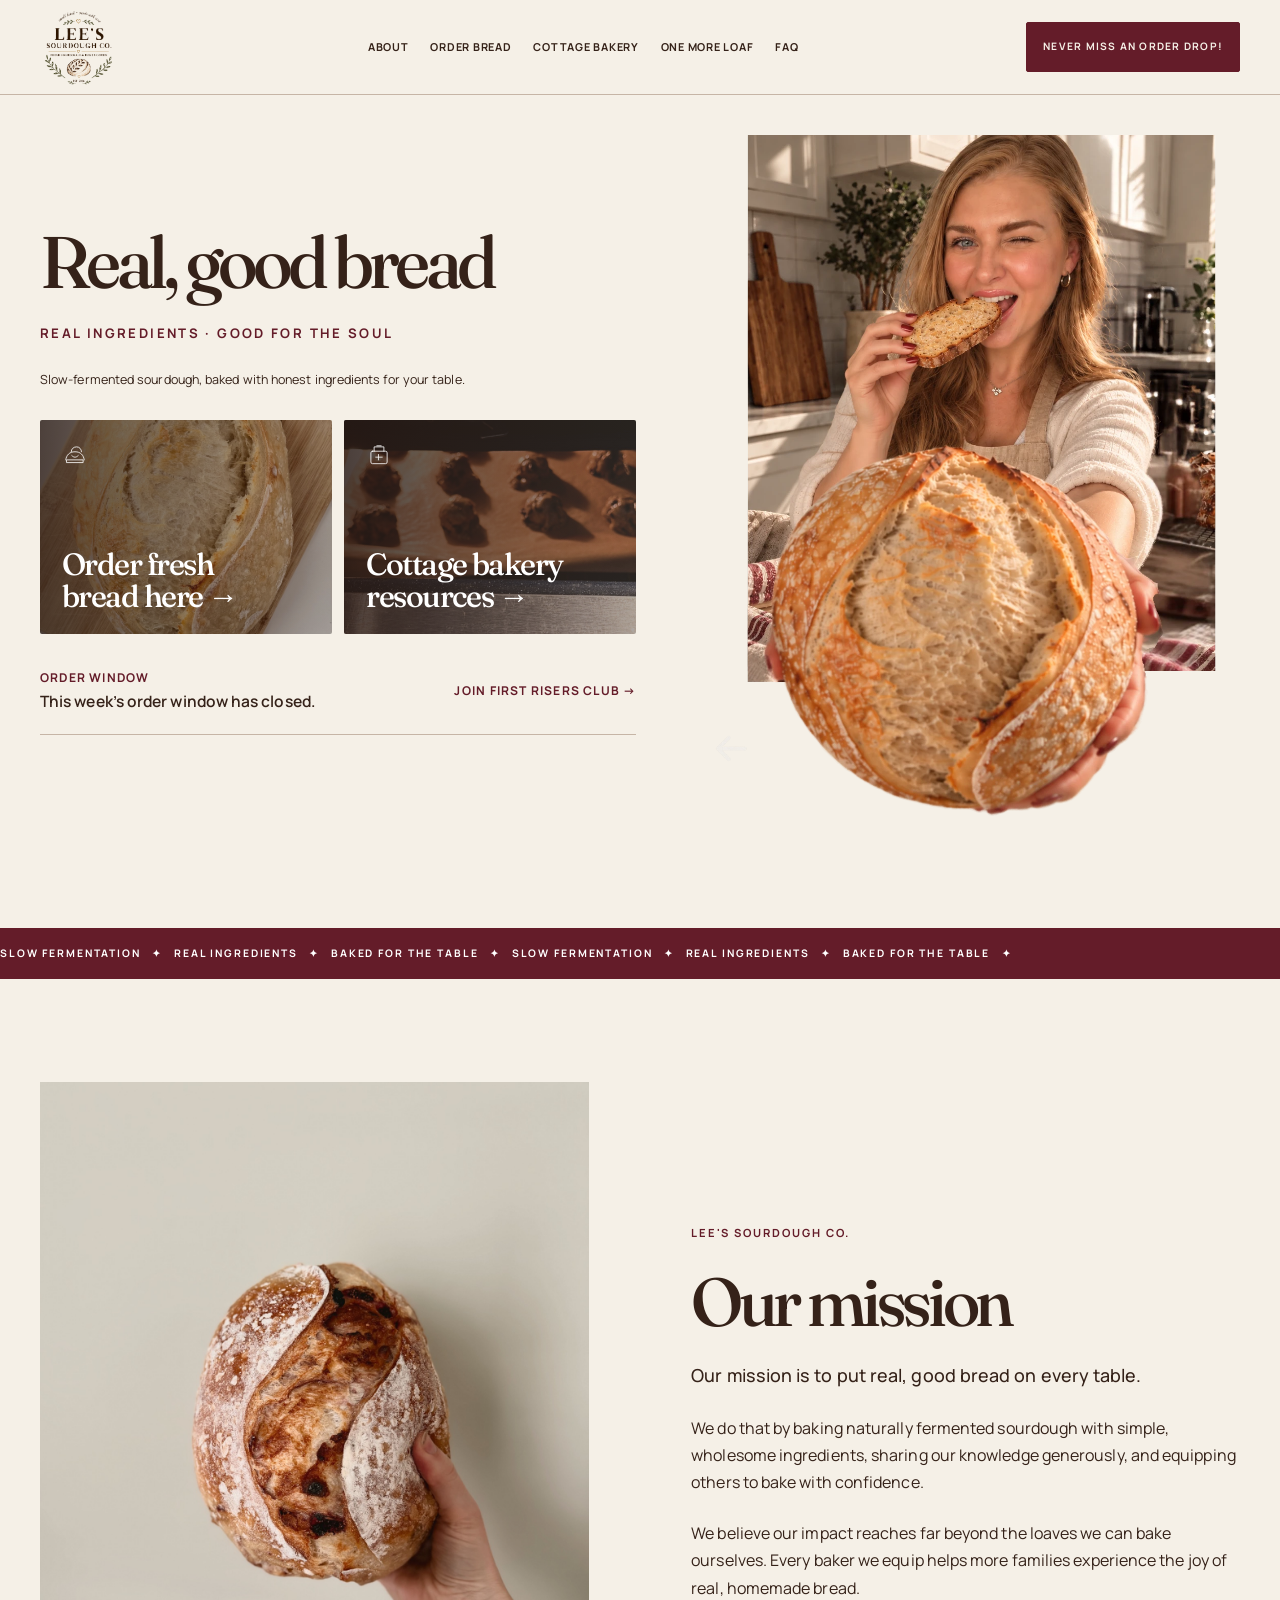
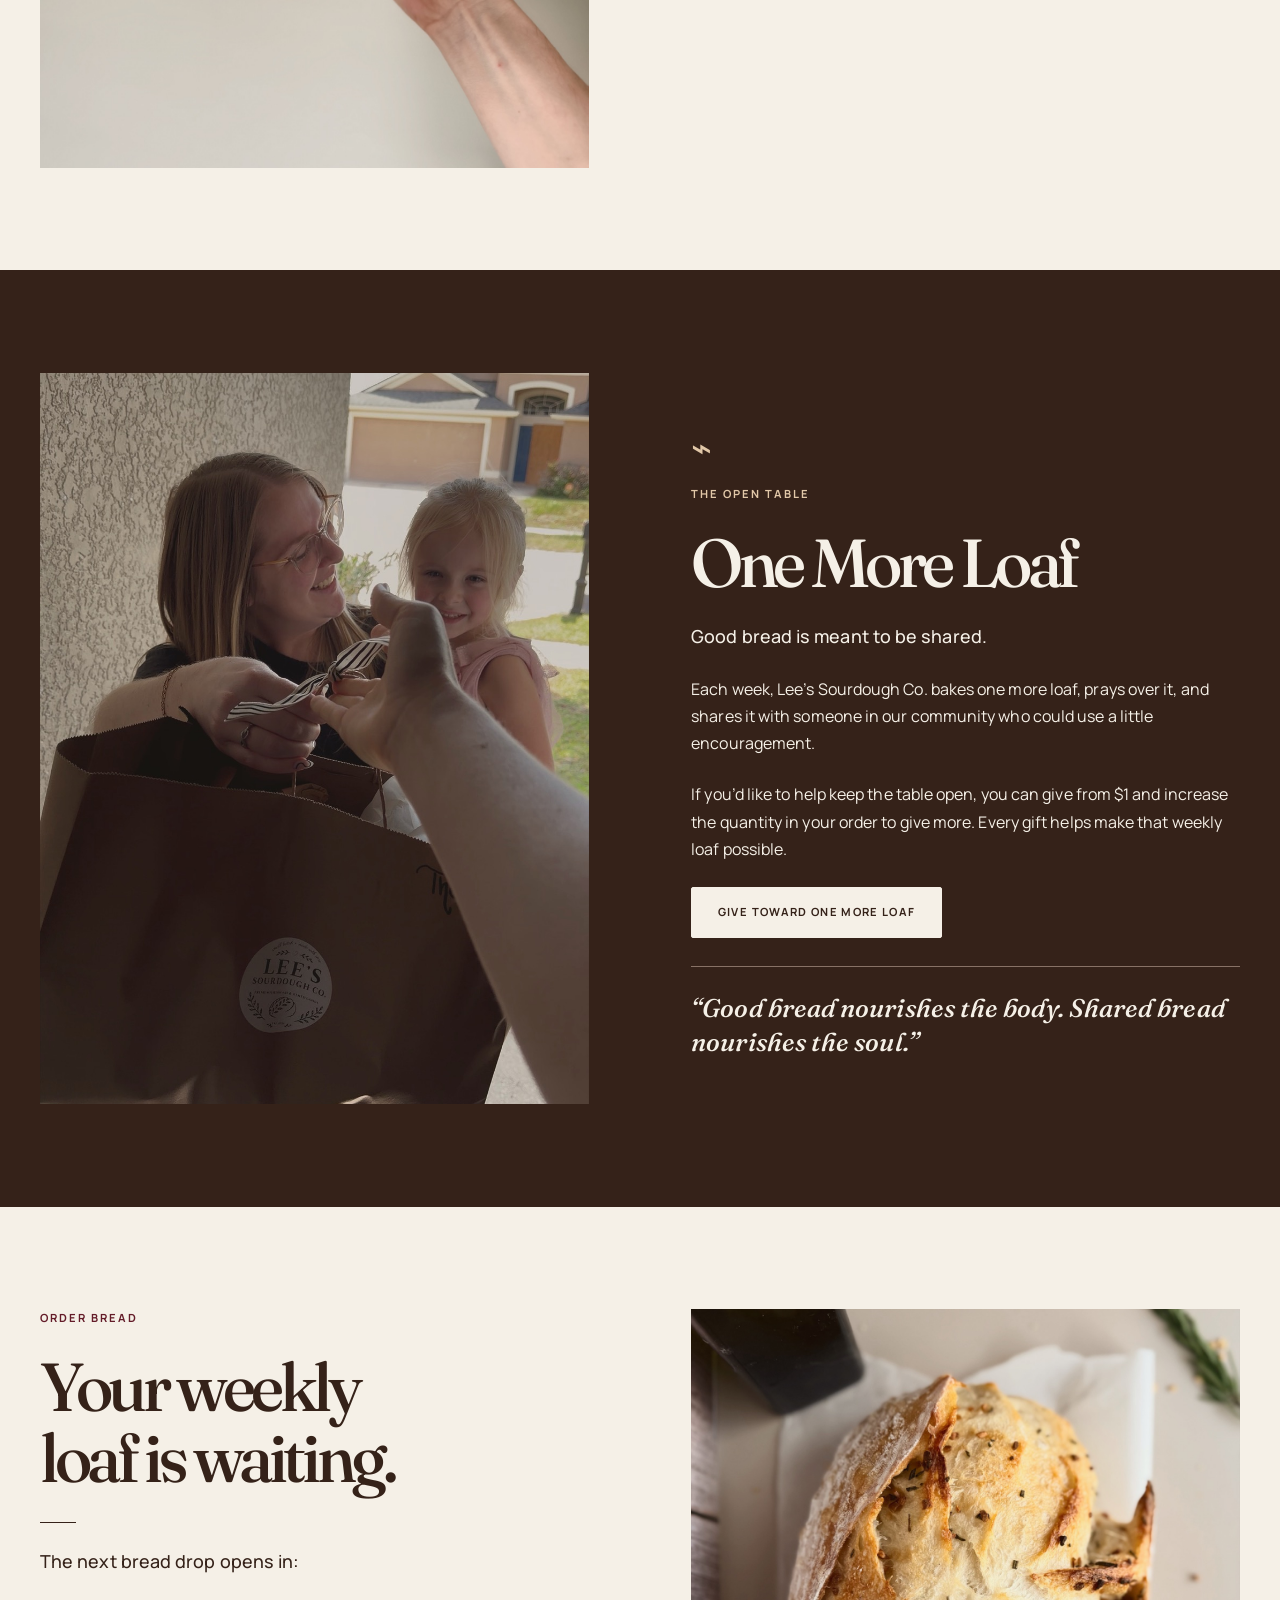
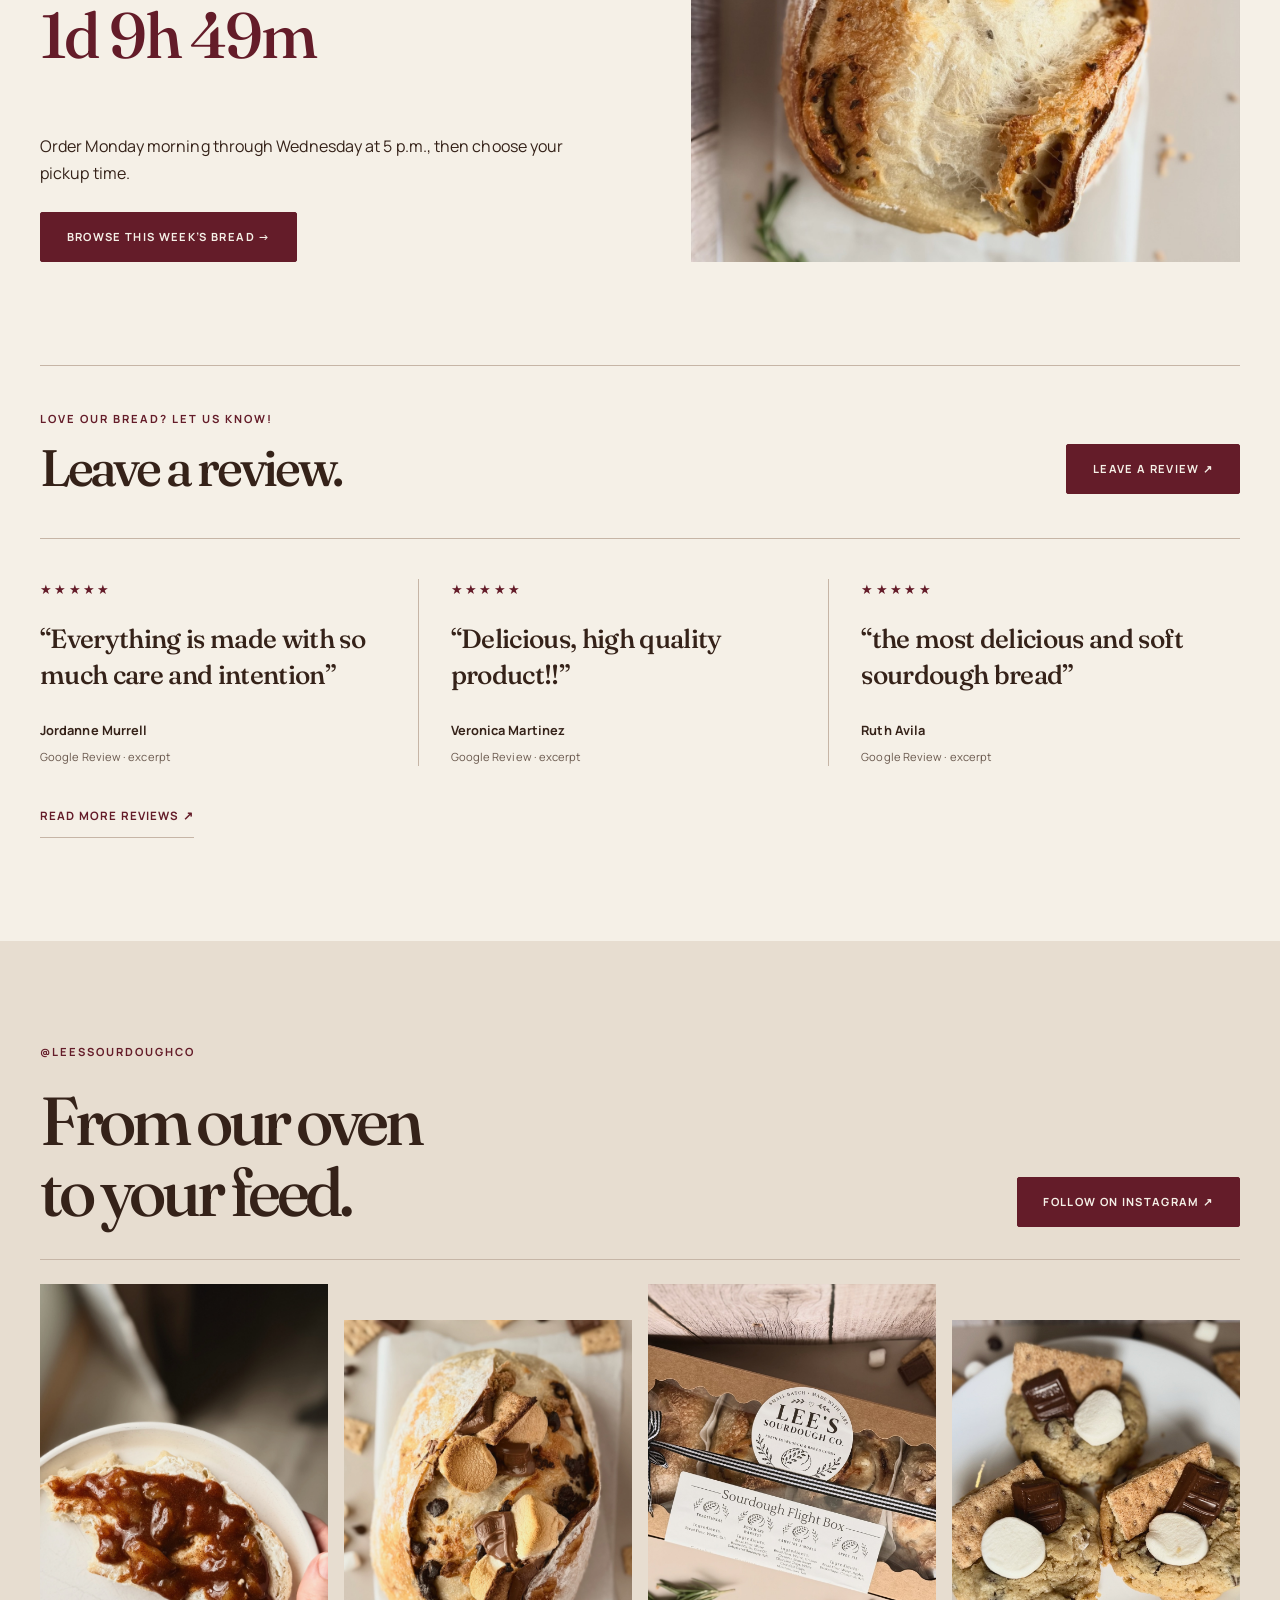
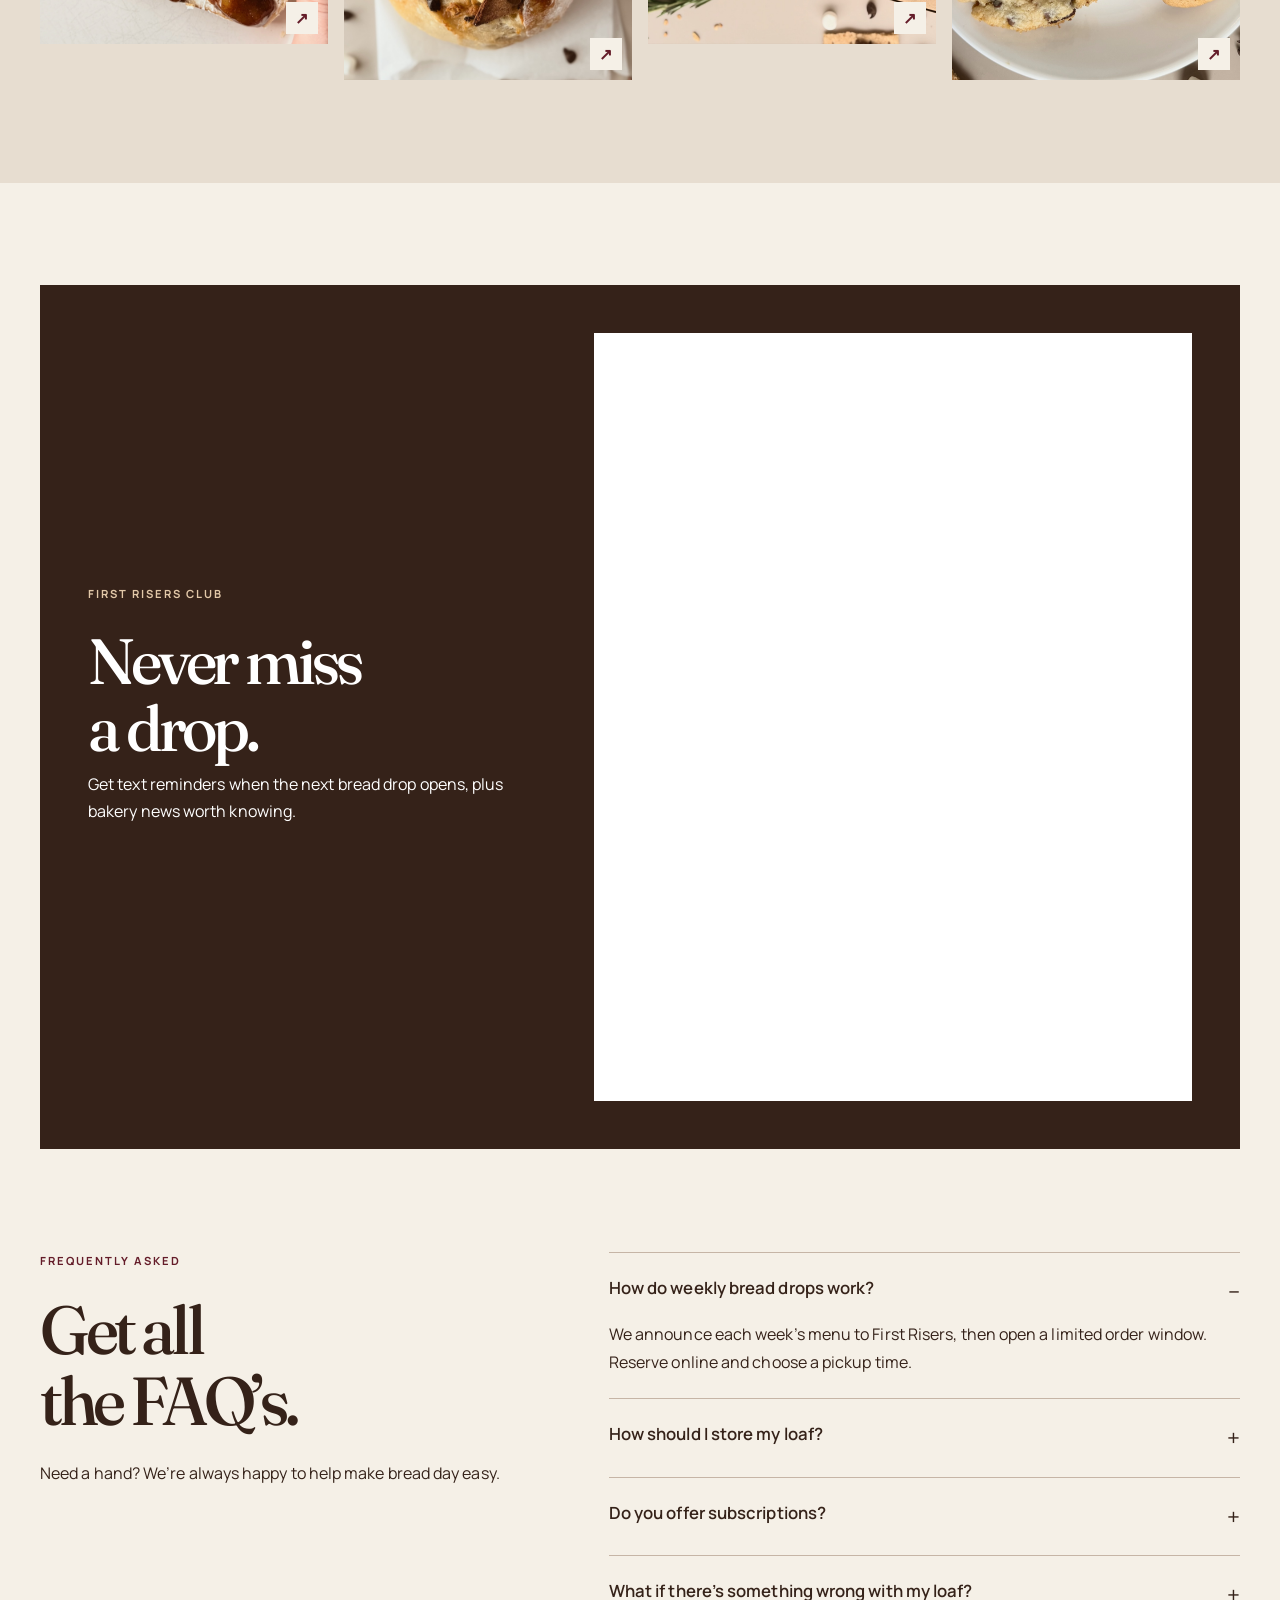
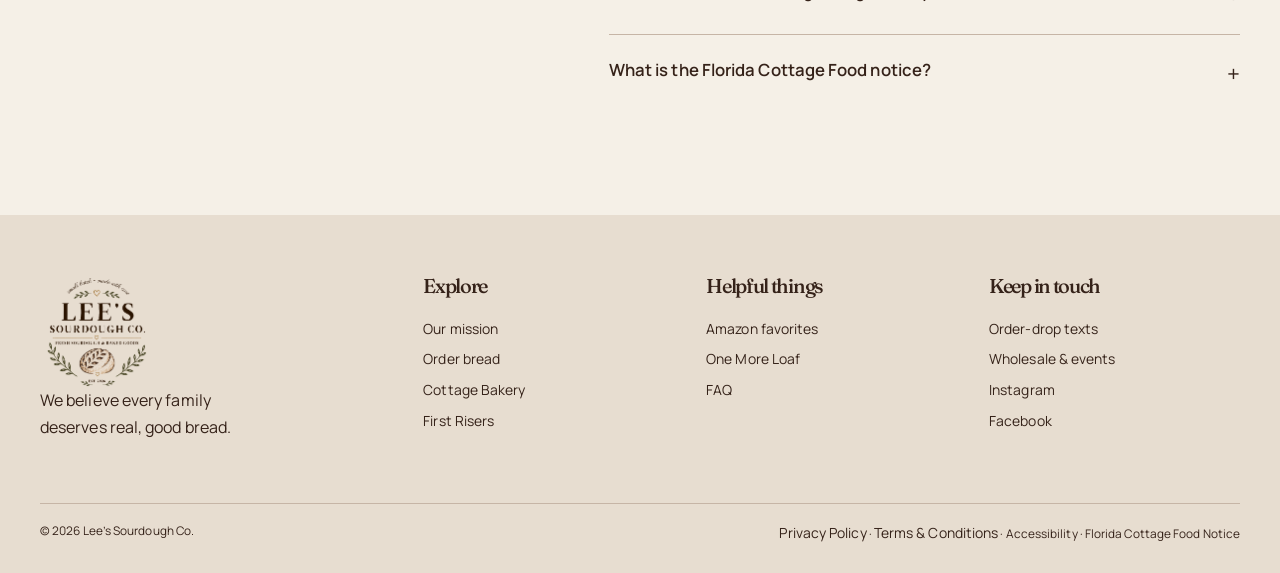
==== commit 18c065db: "Publish editorial redesign and customer reviews" ====
--- a/index.html
+++ b/index.html
@@ -93,17 +93,18 @@
       .review-invitation .btn{margin-top:24px;width:100%}
     }
   </style>
+  <link rel="stylesheet" href="editorial.css">
 </head>
-<body>
-  <header><div class="wrap nav"><a class="logo" href="#home"><img src="assets/lees-sourdough-logo-sticker.png" alt="Lee's Sourdough Co."></a><nav><a href="#about">About</a><a href="order.html">Order Bread</a><a href="cottage-bakery.html">Cottage Bakery</a><a href="#open-table">One More Loaf</a><a href="#faq">FAQ</a></nav><a class="btn olive" href="#subscribe">Never miss an order drop!</a></div></header>
+<body class="home-page">
+  <header><div class="wrap nav"><a class="logo" href="#home"><img src="assets/lees-sourdough-logo-sticker.png" alt="Lee's Sourdough Co."></a><button class="nav-toggle" type="button" aria-label="Open navigation menu" aria-controls="site-navigation" aria-expanded="false"><svg width="22" height="18" viewBox="0 0 22 18" aria-hidden="true"><path d="M1 2h20M1 9h20M1 16h20" fill="none" stroke="currentColor" stroke-width="1.3"/></svg></button><nav id="site-navigation"><a href="#about">About</a><a href="order.html">Order Bread</a><a href="cottage-bakery.html">Cottage Bakery</a><a href="#open-table">One More Loaf</a><a href="#faq">FAQ</a></nav><a class="btn olive" href="#subscribe">Never miss an order drop!</a></div></header>
   <main>
-    <section class="hero" id="home"><div class="wrap hero-grid"><div class="fade"><p class="eyebrow">Real ingredients · good for the soul</p><h1>Real, good bread<br><i>for every family.</i></h1><p>Slow-fermented sourdough, baked with honest ingredients for your table.</p><div class="choice-grid"><a class="choice bread-choice" href="order.html"><svg class="choice-icon" viewBox="0 0 48 48" aria-hidden="true"><path d="M7 33c1-9 7-15 17-15s16 6 17 15"/><path d="M9 33h30v5H9zM17 18c0-5 4-9 10-9 5 0 9 4 9 9M18 25c2 2 4 3 6 3s4-1 6-3"/></svg><strong>Order fresh<br>bread here →</strong></a><a class="choice learn-choice" href="cottage-bakery.html"><svg class="choice-icon" viewBox="0 0 48 48" aria-hidden="true"><rect x="9" y="17" width="30" height="23" rx="3"/><path d="M15 17V9h18v8M18 28h12M23 23v10M20 7h8"/></svg><strong>Cottage bakery<br>resources →</strong></a></div><div class="drop-status"><div><small>Order window</small><b id="heroCountdownLabel">Checking this week’s drop…</b><span id="heroCountdown" hidden></span></div><a href="#subscribe">Join First Risers Club →</a></div></div><div class="hero-photo fade"><img src="assets/hero-founder.png" alt="Founder of Lee's Sourdough Co. holding a fresh sourdough loaf"><div class="photo-note">Made slowly, with care<br><b>Real ingredients. Real good bread.</b></div></div></div></section>
+    <section class="hero" id="home"><div class="wrap hero-grid"><div class="fade"><h1>Real, good bread</h1><p class="eyebrow">Real ingredients · good for the soul</p><p>Slow-fermented sourdough, baked with honest ingredients for your table.</p><div class="choice-grid"><a class="choice bread-choice" href="order.html"><svg class="choice-icon" viewBox="0 0 48 48" aria-hidden="true"><path d="M7 33c1-9 7-15 17-15s16 6 17 15"/><path d="M9 33h30v5H9zM17 18c0-5 4-9 10-9 5 0 9 4 9 9M18 25c2 2 4 3 6 3s4-1 6-3"/></svg><strong>Order fresh<br>bread here →</strong></a><a class="choice learn-choice" href="cottage-bakery.html"><svg class="choice-icon" viewBox="0 0 48 48" aria-hidden="true"><rect x="9" y="17" width="30" height="23" rx="3"/><path d="M15 17V9h18v8M18 28h12M23 23v10M20 7h8"/></svg><strong>Cottage bakery<br>resources →</strong></a></div><div class="drop-status"><div><small>Order window</small><b id="heroCountdownLabel">Checking this week’s drop…</b><span id="heroCountdown" hidden></span></div><a href="#subscribe">Join First Risers Club →</a></div></div><div class="hero-photo fade"><img src="assets/editorial-hero.webp" fetchpriority="high" width="1080" height="1350" alt="Founder of Lee's Sourdough Co. enjoying fresh sourdough"></div></div></section>
     <div class="ticker"><div>slow fermentation &nbsp; ✦ &nbsp; real ingredients &nbsp; ✦ &nbsp; baked for the table &nbsp; ✦ &nbsp; slow fermentation &nbsp; ✦ &nbsp; real ingredients &nbsp; ✦ &nbsp; baked for the table &nbsp; ✦ &nbsp;</div></div>
-    <section id="about"><div class="wrap split"><div class="round-photo"><img src="assets/mission-loaf.jpeg" alt="A fresh Lee's Sourdough Co. loaf"></div><div><p class="eyebrow">Lee's Sourdough Co.</p><h2>Our mission</h2><p class="lead">Our mission is to put real, good bread on every table.</p><p>We do that by baking naturally fermented sourdough with simple, wholesome ingredients, sharing our knowledge generously, and equipping others to bake with confidence.</p><p>We believe our impact reaches far beyond the loaves we can bake ourselves. Every baker we equip helps more families experience the joy of real, homemade bread.</p></div></div></section>
-    <section class="open-table" id="open-table"><div class="wrap open-grid"><div class="open-photo fade"><img src="assets/one-more-loaf.png" alt="A freshly baked sourdough loaf held by hand"></div><div class="open-copy"><div class="open-icon" aria-hidden="true">⌁</div><p class="eyebrow">The Open Table</p><h2>One More Loaf</h2><p class="lead">Good bread is meant to be shared.</p><p>Each week, Lee’s Sourdough Co. bakes one more loaf, prays over it, and shares it with someone in our community who could use a little encouragement.</p><p>If you’d like to help keep the table open, you can give from $1 and increase the quantity in your order to give more. Every gift helps make that weekly loaf possible.</p><a class="btn olive" href="order.html">Give toward One More Loaf</a><p class="quote">“Good bread nourishes the body. Shared bread nourishes the soul.”</p></div></div></section>
+    <section id="about"><div class="wrap split"><div class="round-photo"><img src="assets/lsc-handheld-loaf.jpg" loading="lazy" alt="A fresh Lee's Sourdough Co. loaf held by hand"></div><div><p class="eyebrow">Lee's Sourdough Co.</p><h2>Our mission</h2><p class="lead">Our mission is to put real, good bread on every table.</p><p>We do that by baking naturally fermented sourdough with simple, wholesome ingredients, sharing our knowledge generously, and equipping others to bake with confidence.</p><p>We believe our impact reaches far beyond the loaves we can bake ourselves. Every baker we equip helps more families experience the joy of real, homemade bread.</p></div></div></section>
+    <section class="open-table" id="open-table"><div class="wrap open-grid"><div class="open-photo fade"><img src="assets/lsc-customer-pickup.jpg" loading="lazy" alt="Sharing Lee's Sourdough Co. bread with a customer and her child"></div><div class="open-copy"><div class="open-icon" aria-hidden="true">⌁</div><p class="eyebrow">The Open Table</p><h2>One More Loaf</h2><p class="lead">Good bread is meant to be shared.</p><p>Each week, Lee’s Sourdough Co. bakes one more loaf, prays over it, and shares it with someone in our community who could use a little encouragement.</p><p>If you’d like to help keep the table open, you can give from $1 and increase the quantity in your order to give more. Every gift helps make that weekly loaf possible.</p><a class="btn olive" href="order.html">Give toward One More Loaf</a><p class="quote">“Good bread nourishes the body. Shared bread nourishes the soul.”</p></div></div></section>
     <section class="order" id="order"><div class="wrap order-layout order-only"><div><p class="eyebrow">Order bread</p><h2>Your weekly loaf is waiting.</h2><p class="lead" id="countdownLabel">The next bread drop opens in:</p><h3 id="countdown" style="font-family:Manrope;font-size:2rem;letter-spacing:.02em">--d --h --m</h3><p>Order Monday morning through Wednesday at 5 p.m., then choose your pickup time.</p><a class="btn olive" id="orderCta" href="order.html">Browse this week’s bread →</a></div></div></section>
-    <section class="review-invitation" aria-labelledby="review-invitation-title"><div class="wrap"><div class="review-invitation-inner"><div><p class="eyebrow">Love our bread? Let us know!</p><h2 id="review-invitation-title">Leave a review.</h2></div><a class="btn olive" href="https://g.page/r/CViQhSh83FPbEBM/review" target="_blank" rel="noopener noreferrer" aria-label="Leave a Google review for Lee's Sourdough Co. (opens in a new tab)">Leave a review ↗</a></div></div></section>
-    <section class="instagram" aria-labelledby="instagram-title"><div class="wrap"><div class="instagram-head"><div><p class="eyebrow">@leessourdoughco</p><h2 id="instagram-title">From our oven to your feed.</h2></div><a class="btn olive" href="https://www.instagram.com/leessourdoughco/" target="_blank" rel="noopener">Follow on Instagram ↗</a></div><div class="instagram-grid"><a class="instagram-post" href="https://www.instagram.com/leessourdoughco/" target="_blank" rel="noopener"><img src="assets/order-fresh-delivery.jpeg" alt="Lee's Sourdough Co. bread delivery"><span aria-hidden="true">↗</span></a><a class="instagram-post" href="https://www.instagram.com/leessourdoughco/" target="_blank" rel="noopener"><img src="assets/plain-sourdough-loaf.jpeg" alt="Fresh sourdough loaf"><span aria-hidden="true">↗</span></a><a class="instagram-post" href="https://www.instagram.com/leessourdoughco/" target="_blank" rel="noopener"><img src="assets/hero-founder.png" alt="Founder holding a sourdough loaf"><span aria-hidden="true">↗</span></a><a class="instagram-post" href="https://www.instagram.com/leessourdoughco/" target="_blank" rel="noopener"><img src="assets/mission-loaf.jpeg" alt="Freshly baked Lee's Sourdough loaf"><span aria-hidden="true">↗</span></a></div></div></section>
+    <section class="review-invitation" aria-labelledby="review-invitation-title"><div class="wrap"><div class="review-invitation-inner"><div><p class="eyebrow">Love our bread? Let us know!</p><h2 id="review-invitation-title">Leave a review.</h2></div><a class="btn olive" href="https://g.page/r/CViQhSh83FPbEBM/review" target="_blank" rel="noopener noreferrer" aria-label="Leave a Google review for Lee's Sourdough Co. (opens in a new tab)">Leave a review ↗</a></div><div id="customer-reviews" class="customer-reviews" aria-label="Customer reviews"></div><a class="reviews-more" href="https://www.google.com/maps/place/Lee's+Sourdough+Co./@46.423669,-129.9427085,3z/data=!3m1!4b1!4m6!3m5!1s0x88e7672c3568b12d:0xdb53dc7c28859058!8m2!3d46.423669!4d-129.9427086!16s%2Fg%2F11zgq34wzk" target="_blank" rel="noopener noreferrer" aria-label="Read more Google reviews (opens in a new tab)">Read more reviews ↗</a></div></section>
+    <section class="instagram" aria-labelledby="instagram-title"><div class="wrap"><div class="instagram-head"><div><p class="eyebrow">@leessourdoughco</p><h2 id="instagram-title">From our oven to your feed.</h2></div><a class="btn olive" href="https://www.instagram.com/leessourdoughco/" target="_blank" rel="noopener">Follow on Instagram ↗</a></div><div class="instagram-grid"><a class="instagram-post" href="https://www.instagram.com/leessourdoughco/" target="_blank" rel="noopener"><img src="assets/lsc-apple-toast.jpg" loading="lazy" alt="Sourdough toast with apple topping"><span aria-hidden="true">↗</span></a><a class="instagram-post" href="https://www.instagram.com/leessourdoughco/" target="_blank" rel="noopener"><img src="assets/lsc-smores-loaf.jpg" loading="lazy" alt="Fresh s’mores sourdough loaf"><span aria-hidden="true">↗</span></a><a class="instagram-post" href="https://www.instagram.com/leessourdoughco/" target="_blank" rel="noopener"><img src="assets/lsc-smores.-loaf.jpg" loading="lazy" alt="Lee's Sourdough Co. sourdough flight box"><span aria-hidden="true">↗</span></a><a class="instagram-post" href="https://www.instagram.com/leessourdoughco/" target="_blank" rel="noopener"><img src="assets/lsc-smores-cookies.jpg" loading="lazy" alt="Freshly baked s’mores cookies"><span aria-hidden="true">↗</span></a></div></div></section>
     <section class="subscribe" id="subscribe"><div class="wrap"><div class="subscribe-box"><div><p class="eyebrow" style="color:#f3d4ae">First Risers Club</p><h2>Never miss<br>a drop.</h2><p>Get text reminders when the next bread drop opens, plus bakery news worth knowing.</p></div><div class="risers-embed"><iframe src="https://link.lifeofthelees.com/widget/form/QZSWTrBe4F0Rznq5E8oC" id="inline-QZSWTrBe4F0Rznq5E8oC" data-layout="{'id':'INLINE'}" data-trigger-type="alwaysShow" data-trigger-value="" data-activation-type="alwaysActivated" data-activation-value="" data-deactivation-type="neverDeactivate" data-deactivation-value="" data-form-name="Join the First Risers!" data-height="768" data-layout-iframe-id="inline-QZSWTrBe4F0Rznq5E8oC" data-form-id="QZSWTrBe4F0Rznq5E8oC" data-cookie-consent="true" data-cookie-consent-provider="auto" title="Join the First Risers!"></iframe><script src="https://link.lifeofthelees.com/js/form_embed.js"></script></div></div></div></section>
 <section id="faq"><div class="wrap faq-grid"><div><p class="eyebrow">Frequently asked</p><h2>Get all the FAQ’s.</h2><p>Need a hand? We’re always happy to help make bread day easy.</p></div><div><details open><summary>How do weekly bread drops work?</summary><p>We announce each week’s menu to First Risers, then open a limited order window. Reserve online and choose a pickup time.</p></details><details><summary>How should I store my loaf?</summary><p>You can store your loaf on the counter for 2–3 days, then in the fridge for up to a week. The best way to keep it fresh longer is to pre-slice it and store it in a freezer bag in the freezer.</p></details><details><summary>Do you offer subscriptions?</summary><p>Subscriptions are coming soon. Join First Risers to be the first to know when they’re ready.</p></details><details><summary>What if there’s something wrong with my loaf?</summary><p>We want every loaf to be a delight. Reach out within 24 hours of pickup with pictures and a description of what was wrong, and we’ll make it right.</p></details><details><summary>What is the Florida Cottage Food notice?</summary><p>Lee’s Sourdough Co. operates under Florida’s Cottage Food Law, which allows home bakers to make and sell certain low-risk, shelf-stable foods from their home kitchens without a food permit or commercial kitchen.</p><p>This includes foods like breads, cookies, cakes, pastries, candies, jams, and other approved shelf-stable products. Foods that require refrigeration for safety, including products made with certain cream cheese or other temperature-controlled ingredients, are not permitted under the cottage food exemption.</p><p>Simply put: everything I sell is made from my home kitchen and carefully selected to meet Florida’s cottage food requirements.</p></details></div></div></section>
   </main>
@@ -117,5 +118,7 @@
     updateCountdown();setInterval(updateCountdown,60000);
     const loafSearch=document.getElementById('loafSearch');if(loafSearch)loafSearch.addEventListener('input',e=>document.querySelectorAll('.loaf').forEach(x=>x.style.display=x.textContent.toLowerCase().includes(e.target.value.toLowerCase())?'block':'none'));
   </script>
+  <script src="navigation.js"></script>
+  <script src="customer-reviews.js"></script>
 </body>
 </html>
--- a/editorial.css
+++ b/editorial.css
@@ -0,0 +1,228 @@
+/* Lee’s Sourdough Co. — September 2026 editorial system.
+   Presentation only. Existing copy, routes, catalog and form integrations remain in HTML. */
+:root {
+  --ivory:#f5f0e7; --espresso:#352219; --maroon:#641c29;
+  --warm-neutral:#e7ddd0; --rule:#c6b5a6;
+  --primary-serif:"Fraunces", Georgia, serif; --sans-serif:"Manrope", sans-serif;
+  --space-1:.5rem; --space-2:1rem; --space-3:1.5rem; --space-4:2rem; --space-5:3rem;
+  --radius:2px; --section-space:clamp(4rem,8vw,7.5rem); --content-max:1200px;
+  --cream:var(--ivory); --paper:var(--ivory); --ink:var(--espresso);
+  --brown:var(--maroon); --olive:var(--maroon); --sand:var(--warm-neutral);
+  --linen:var(--warm-neutral); --line:var(--rule);
+}
+body { background:var(--ivory); font-family:var(--sans-serif); font-size:16px; line-height:1.7; }
+body::before { display:none; }
+* { box-sizing:border-box; }
+img { max-width:100%; }
+.wrap { width:min(var(--content-max),calc(100% - 80px)); }
+h1,h2,h3 { font-family:var(--primary-serif); font-weight:500; letter-spacing:-.065em; text-wrap:balance; }
+h1 { line-height:1.01; } h2 { font-size:clamp(2.8rem,5.3vw,4.9rem); line-height:1.05; margin-bottom:var(--space-3); }
+p { margin-bottom:var(--space-3); }
+.eyebrow { font:700 .7rem/1.6 var(--sans-serif); letter-spacing:.18em; color:var(--maroon); }
+section,.subscribe { padding-block:var(--section-space); }
+.btn { min-height:49px; border-radius:var(--radius); padding:1rem 1.6rem; font:700 .7rem/1.5 var(--sans-serif); letter-spacing:.12em; text-transform:uppercase; text-align:center; }
+.btn.olive,.btn.dark,.btn.primary { background:var(--maroon); border-color:var(--maroon); color:var(--ivory); }
+.btn:hover,.choice:hover { transform:none; }
+.btn:hover { background:var(--espresso); border-color:var(--espresso); color:var(--ivory); }
+a:focus-visible,summary:focus-visible { outline:3px solid #a87d59; outline-offset:5px; }
+header { background:var(--ivory); backdrop-filter:none; border-color:var(--rule); }
+.nav { height:94px; gap:24px; }
+.logo img { width:100px; max-height:76px; filter:none; mix-blend-mode:multiply; }
+nav { gap:1.35rem; font-size:.68rem; }
+nav a { display:flex; align-items:center; min-height:44px; }
+.nav>.btn { font-size:.64rem; padding-inline:1rem; }
+.nav-toggle { display:none; }
+.home-page .hero p.eyebrow { font-size:.825rem; line-height:1.6; }
+.home-page .hero { padding:40px 0 var(--section-space); }
+.home-page .hero-grid { display:grid; grid-template-columns:1.08fr 1fr; gap:4vw; align-items:center; }
+.home-page .hero h1 { color:var(--espresso); font-size:clamp(3.3rem,5.7vw,5.8rem); margin-bottom:24px; }
+.home-page .hero h1 i { color:inherit; font-style:normal; font-weight:500; }
+.home-page .hero p:not(.eyebrow) { font-size:.78125rem; width:100%; max-width:519px; }
+.hero-photo { min-height:0; border:0; overflow:visible; background:none; border-radius:0; }
+.hero-photo::after { display:none; }
+.hero-photo img { position:static; width:100%; height:auto; object-fit:contain; background:none; }
+.photo-note { position:static; padding:16px 0 0; border:0; background:transparent; box-shadow:none; text-align:center; font-size:.72rem; }
+.photo-note b { font-weight:500; letter-spacing:.04em; }
+.choice-grid { gap:12px; border:0; margin-top:30px; }
+.choice { min-height:214px; padding:22px; border:0; border-radius:var(--radius); }
+.choice.bread-choice { background-image:url('assets/lsc-classic-sourdough.jpg'); background-position:center 60%; }
+.choice.learn-choice { background-image:url('assets/lsc-baking-cookies.jpg'); background-position:center 55%; }
+.choice::before,.choice.learn-choice::before { background:linear-gradient(90deg,rgba(35,20,15,.78),rgba(35,20,15,.23)); }
+.choice:hover::before,.choice.learn-choice:hover::before { background:linear-gradient(90deg,rgba(35,20,15,.7),rgba(35,20,15,.2)); }
+.choice strong { font:500 clamp(1.65rem,2.4vw,2.25rem)/1.02 var(--primary-serif); letter-spacing:-.05em; }
+.choice-icon { width:26px; height:26px; margin-bottom:22px; }
+.drop-status { gap:12px; flex-wrap:wrap; padding:18px 0; border-color:var(--rule); }
+.drop-status a { white-space:normal; min-height:44px; display:flex; align-items:center; }
+.drop-status b { font-size:.975rem; line-height:1.6; }
+.drop-status small,.drop-status a { font-size:.755rem; }
+.ticker { background:var(--maroon); padding-block:17px; font-size:.65rem; }
+.split { grid-template-columns:1fr 1fr; gap:8vw; }
+.split>div:last-child { padding-top:0; }
+.split>div:last-child::before { display:none; }
+.round-photo { padding:0; border:0; aspect-ratio:4/5; }
+.round-photo img { height:100%; width:100%; object-fit:cover; object-position:center 63%; }
+.lead { font:500 1.12rem/1.65 var(--sans-serif); }
+.open-table { background:var(--espresso); color:var(--ivory); }
+.open-grid { grid-template-columns:1fr 1fr; gap:8vw; }
+.open-photo { min-height:0; padding:0; border:0; aspect-ratio:3/4; }
+.open-photo img { width:100%; height:100%; object-fit:cover; object-position:center 48%; }
+.open-copy { max-width:none; }
+.open-icon { margin-bottom:8px; }
+.open-copy .quote { border-left:0; border-top:1px solid #887266; padding:24px 0 0; font:italic 500 1.6rem/1.35 var(--primary-serif); color:var(--ivory); }
+.open-table .btn.olive { color:var(--espresso); background:var(--ivory); border-color:var(--ivory); }
+.order { background:var(--ivory); border-block:0; }
+.order-layout.order-only { position:relative; max-width:var(--content-max); display:grid; grid-template-columns:1fr 1fr; gap:8vw; align-items:center; padding-inline:0; }
+.order-layout.order-only::after { content:""; display:block; height:100%; min-height:550px; background:url('assets/lsc-rosemary-loaf.jpg') center/cover; }
+.order h3 { font-family:var(--primary-serif)!important; font-weight:500; letter-spacing:-.04em!important; }
+.order h2::after { content:""; display:block; width:36px; border-top:1px solid var(--espresso); margin-top:28px; }
+.review-invitation { padding:0 0 var(--section-space); border:0; }
+.review-invitation-inner { border-color:var(--rule); padding-block:44px; }
+.customer-reviews { display:grid; grid-template-columns:repeat(3,minmax(0,1fr)); gap:32px; margin-top:40px; }
+.customer-reviews figure { margin:0; padding:0 28px 0 0; border-right:1px solid var(--rule); display:flex; flex-direction:column; }
+.customer-reviews figure:last-child { border-right:0; padding-right:0; }
+.review-stars { color:var(--maroon); font-size:.8rem; letter-spacing:.18em; }
+.customer-reviews blockquote { margin:20px 0 28px; font:500 1.65rem/1.35 var(--primary-serif); letter-spacing:-.025em; }
+.customer-reviews figcaption { margin-top:auto; font-size:.8rem; }
+.customer-reviews figcaption span { display:block; margin-top:5px; font-size:.7rem; color:#69584d; }
+.reviews-more { display:inline-flex; align-items:center; min-height:44px; margin-top:28px; color:var(--maroon); font-size:.72rem; font-weight:700; letter-spacing:.1em; text-transform:uppercase; border-bottom:1px solid var(--rule); }
+@media(max-width:800px) {
+  .customer-reviews { grid-template-columns:1fr; gap:28px; margin-top:30px; }
+  .customer-reviews figure,.customer-reviews figure:last-child { padding:0 0 28px; border-right:0; border-bottom:1px solid var(--rule); }
+  .customer-reviews blockquote { margin-block:16px 22px; }
+}
+.instagram { background:var(--warm-neutral); }
+.instagram-head { border-color:var(--rule); padding-bottom:32px; }
+.instagram-head h2 { max-width:620px; }
+.instagram-grid { gap:16px; padding-top:24px; grid-template-columns:repeat(4,minmax(0,1fr)); }
+.instagram-post { border:0; aspect-ratio:4/5; }
+.instagram-post:nth-child(even) { margin-top:36px; }
+.instagram-post img { object-position:center; }
+.subscribe { background:var(--ivory); }
+.subscribe-box { padding:48px; gap:5vw; background:var(--espresso); grid-template-columns:.85fr 1.15fr; }
+.subscribe-box::before { display:none; }
+.subscribe-box>div { min-width:0; }
+.subscribe-box h2 { font-size:clamp(3rem,5vw,4.7rem); }
+.risers-embed { overflow:visible; }
+#faq { padding-top:0; }
+.faq-grid { grid-template-columns:.85fr 1.15fr; gap:8vw; }
+.faq-grid>div:first-child { padding-top:0; }
+summary { gap:24px; font:600 1.05rem/1.5 var(--sans-serif); min-height:32px; }
+summary::after { flex-shrink:0; }
+details { border-color:var(--rule); }
+details p { margin-right:0; color:var(--espresso); }
+footer { background:var(--warm-neutral); color:var(--espresso); padding-block:60px 28px; }
+footer a,.legal,footer .legal { color:var(--espresso); }
+footer a:hover { color:var(--maroon); }
+footer .logo img,.footer-row img { width:112px; max-height:112px; object-fit:contain; }
+footer .legal { border-color:var(--rule); }
+footer .legal a { display:inline; margin:0; }
+.resources-page .hero { background:var(--ivory); }
+.resources-page .hero-grid { grid-template-columns:1.2fr .8fr; gap:7vw; }
+.resources-page .hero h1 { font-size:clamp(3rem,6vw,5.8rem); }
+.stamp { transform:none; border:0; aspect-ratio:3/4; color:var(--ivory); background:linear-gradient(#27180f65,#27180fb5),url('assets/lsc-baking-cookies.jpg') center/cover; }
+.stamp::before { display:none; }
+.stamp div { width:80%; font-size:clamp(2rem,3vw,3rem); }
+.stamp small { color:var(--ivory); }
+.product-grid { border-left:0; border-color:var(--rule); gap:0 30px; }
+.product { border-right:0; border-color:var(--rule); padding:30px 0; }
+.product-icon { background:transparent; border:1px solid var(--rule); }
+.product-foot { flex-wrap:wrap; }
+.product p { color:var(--espresso); }
+.order-page .intro { padding-top:var(--section-space); }
+.frame-shell { border:0; padding:0; }
+.order-embed,.order-embed iframe { border-radius:var(--radius); }
+.legal-page { --content-max:900px; }
+.legal-page .hero { background:var(--warm-neutral); }
+.legal-page .legal { color:var(--espresso); }
+.legal-page article a { overflow-wrap:anywhere; }
+@media (max-width:1050px) {
+  .wrap { width:calc(100% - 48px); }
+  .nav { gap:16px; } nav { gap:.8rem; font-size:.6rem; }
+  .home-page .hero-grid { gap:30px; }
+  .choice-grid { grid-template-columns:1fr; }
+  .choice { min-height:170px; }
+  .subscribe-box { padding:32px; gap:28px; }
+}
+@media (max-width:800px) {
+  :root { --section-space:64px; }
+  .wrap { width:calc(100% - 40px); }
+  header { position:relative; }
+  .nav { height:auto; min-height:84px; display:flex; flex-wrap:wrap; gap:0 14px; padding-block:8px 0; }
+  .logo img { width:78px; max-height:66px; }
+  .nav>.btn { max-width:220px; min-height:44px; font-size:.6rem; padding:12px; margin-left:auto; }
+  .navigation-ready .nav { padding-block:8px; column-gap:8px; }
+  .navigation-ready .nav>.logo { flex:0 0 64px; }
+  .navigation-ready .nav>.logo img { width:64px; }
+  .navigation-ready .nav>.btn { flex:1; min-width:0; max-width:210px; margin-left:auto; font-size:.58rem; padding:10px 6px; order:1; }
+  .navigation-ready .nav-toggle { order:2; display:grid; place-items:center; width:44px; height:44px; flex-shrink:0; padding:10px; border:0; background:transparent; color:var(--espresso); cursor:pointer; }
+  .navigation-ready nav { display:none; }
+  .navigation-ready nav.is-open { display:flex; }
+  nav { display:flex; order:3; width:100%; flex-wrap:wrap; justify-content:space-between; gap:0 12px; padding-block:5px; border-top:1px solid var(--rule); margin-top:8px; font-size:.6rem; }
+  nav a { min-height:44px; }
+  .back { margin-left:auto; min-height:44px; display:flex; align-items:center; }
+  .home-page .hero { padding:0 0 48px; }
+  .home-page .hero-grid { display:flex; flex-direction:column; gap:22px; }
+  .hero-grid>.hero-photo { order:0; width:calc(100% + 40px); margin-inline:-20px; }
+  .home-page .hero-grid>.hero-photo { width:calc(100% + 40px); }
+  .hero-photo { min-height:0; }
+  .hero-photo img { width:100%; height:auto; }
+  .photo-note { padding:8px 20px 0; font-size:.7rem; }
+  .hero-grid>.fade:not(.hero-photo) { order:1; }
+  .home-page .hero h1 { font-size:clamp(2.8rem,11.8vw,4.6rem); line-height:1.02; }
+  .eyebrow { font-size:.64rem; letter-spacing:.16em; }
+  h2 { font-size:clamp(2.7rem,10.5vw,4rem); }
+  .choice-grid { grid-template-columns:1fr; gap:12px; margin-top:26px; }
+  .choice { min-height:220px; padding:24px; }
+  .choice strong { font-size:2.25rem; }
+  .drop-status { margin-top:12px; }
+  .drop-status a { width:100%; padding:0; }
+  .split { display:flex; flex-direction:column; gap:32px; align-items:stretch; }
+  .split>div:last-child { order:0; }
+  .round-photo { order:1; width:100%; max-width:none; margin:0; aspect-ratio:4/5; }
+  .open-grid { display:flex; flex-direction:column; gap:32px; }
+  .open-grid>.open-copy { order:0; }
+  .open-grid>.open-photo { order:1; min-height:0; padding:0; width:100%; aspect-ratio:4/5; }
+  .open-copy h2 { font-size:clamp(2.7rem,11vw,4rem); }
+  .open-copy .quote { font-size:1.5rem; }
+  .open-copy .btn,.order .btn { width:100%; }
+  .order-layout.order-only { display:flex; flex-direction:column; gap:32px; align-items:stretch; }
+  .order-layout.order-only::after { height:auto; min-height:0; aspect-ratio:4/3; background-position:center 50%; margin-inline:-20px; }
+  .order h3 { font-size:2.75rem!important; }
+  .review-invitation-inner { padding-block:30px; }
+  .instagram-head { display:block; }
+  .instagram-head .btn { margin-top:24px; width:100%; }
+  .instagram-grid { grid-template-columns:1fr 1fr; gap:10px; }
+  .instagram-post { aspect-ratio:4/5; }
+  .instagram-post:nth-child(even) { margin-top:0; }
+  .subscribe-box { display:block; padding:30px 16px 16px; margin-inline:-4px; }
+  .subscribe-box>div:first-child { padding-inline:8px; padding-bottom:20px; }
+  .subscribe-box h2 { font-size:3.3rem; }
+  .risers-embed iframe { min-height:820px; }
+  .faq-grid { display:grid; grid-template-columns:1fr; gap:26px; }
+  .faq-grid h2 { max-width:none; }
+  .footer-grid { grid-template-columns:1fr 1fr; gap:30px 20px; }
+  .footer-grid>div:first-child { grid-column:1/-1; }
+  .footer-grid>div:first-child p { max-width:none!important; }
+  footer h3 { font-size:1.35rem; }
+  footer a { padding-block:5px; }
+  .legal { font-size:.72rem; }
+  .resources-page .hero-grid { display:grid; grid-template-columns:1fr; gap:32px; }
+  .resources-page .hero h1 { font-size:clamp(2.8rem,12vw,4.5rem); }
+  .stamp { width:100%; max-width:none; aspect-ratio:4/3; }
+  .stamp div { max-width:350px; }
+  .product-grid { grid-template-columns:1fr; }
+  .product-foot { flex-direction:column; }
+  .order-page .intro h1 { font-size:clamp(2.7rem,12vw,4.4rem); }
+  .order-page .order-frame>.wrap { width:calc(100% - 20px); }
+  .legal-page .hero h1 { font-size:clamp(2.7rem,12vw,4rem); }
+}
+@media(prefers-reduced-motion:reduce) {
+  html { scroll-behavior:auto; }
+  .ticker div,.fade { animation:none; }
+  * { transition:none!important; }
+}
+@media (min-width:600px) and (max-width:800px) {
+  .home-page .hero-grid>.hero-photo { width:560px; max-width:100%; margin-inline:auto; }
+  .home-page .hero-grid>.fade:not(.hero-photo) { max-width:600px; margin-inline:auto; }
+  .home-page .choice-grid { grid-template-columns:1fr 1fr; }
+}
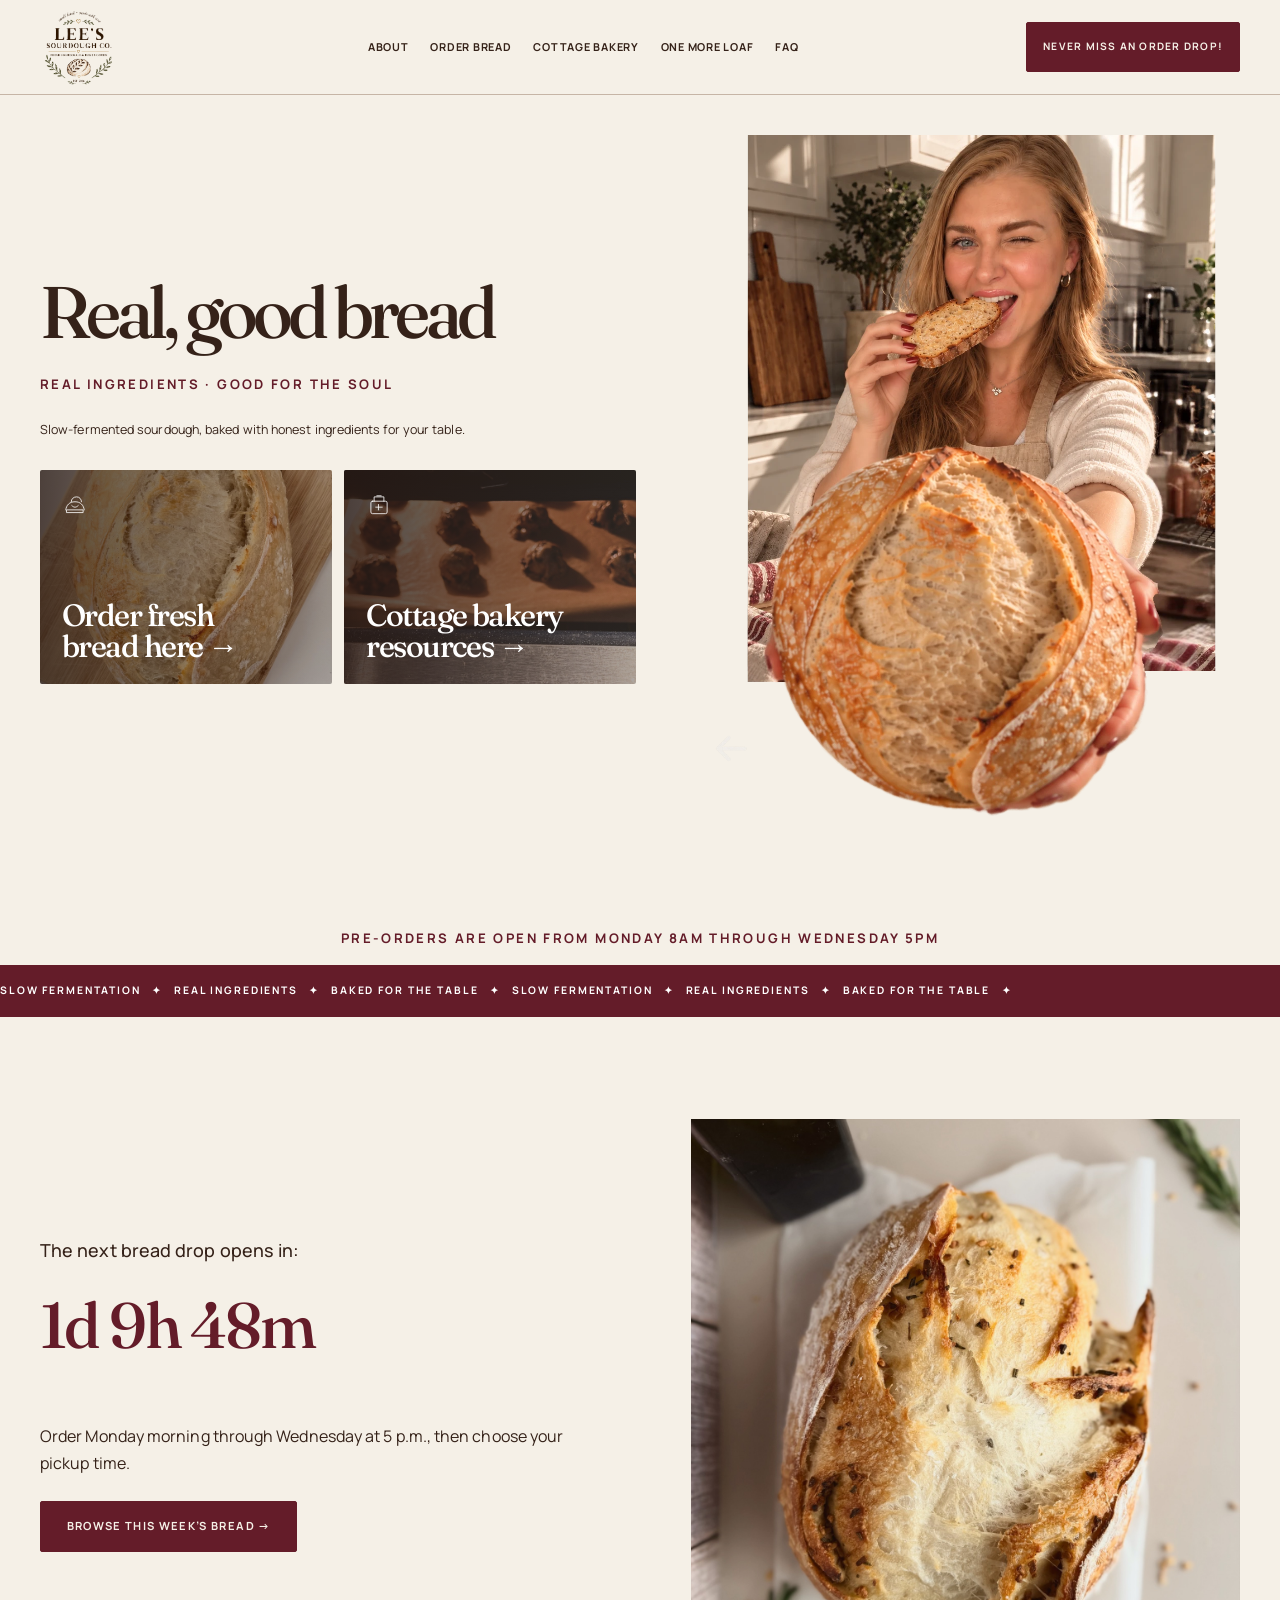
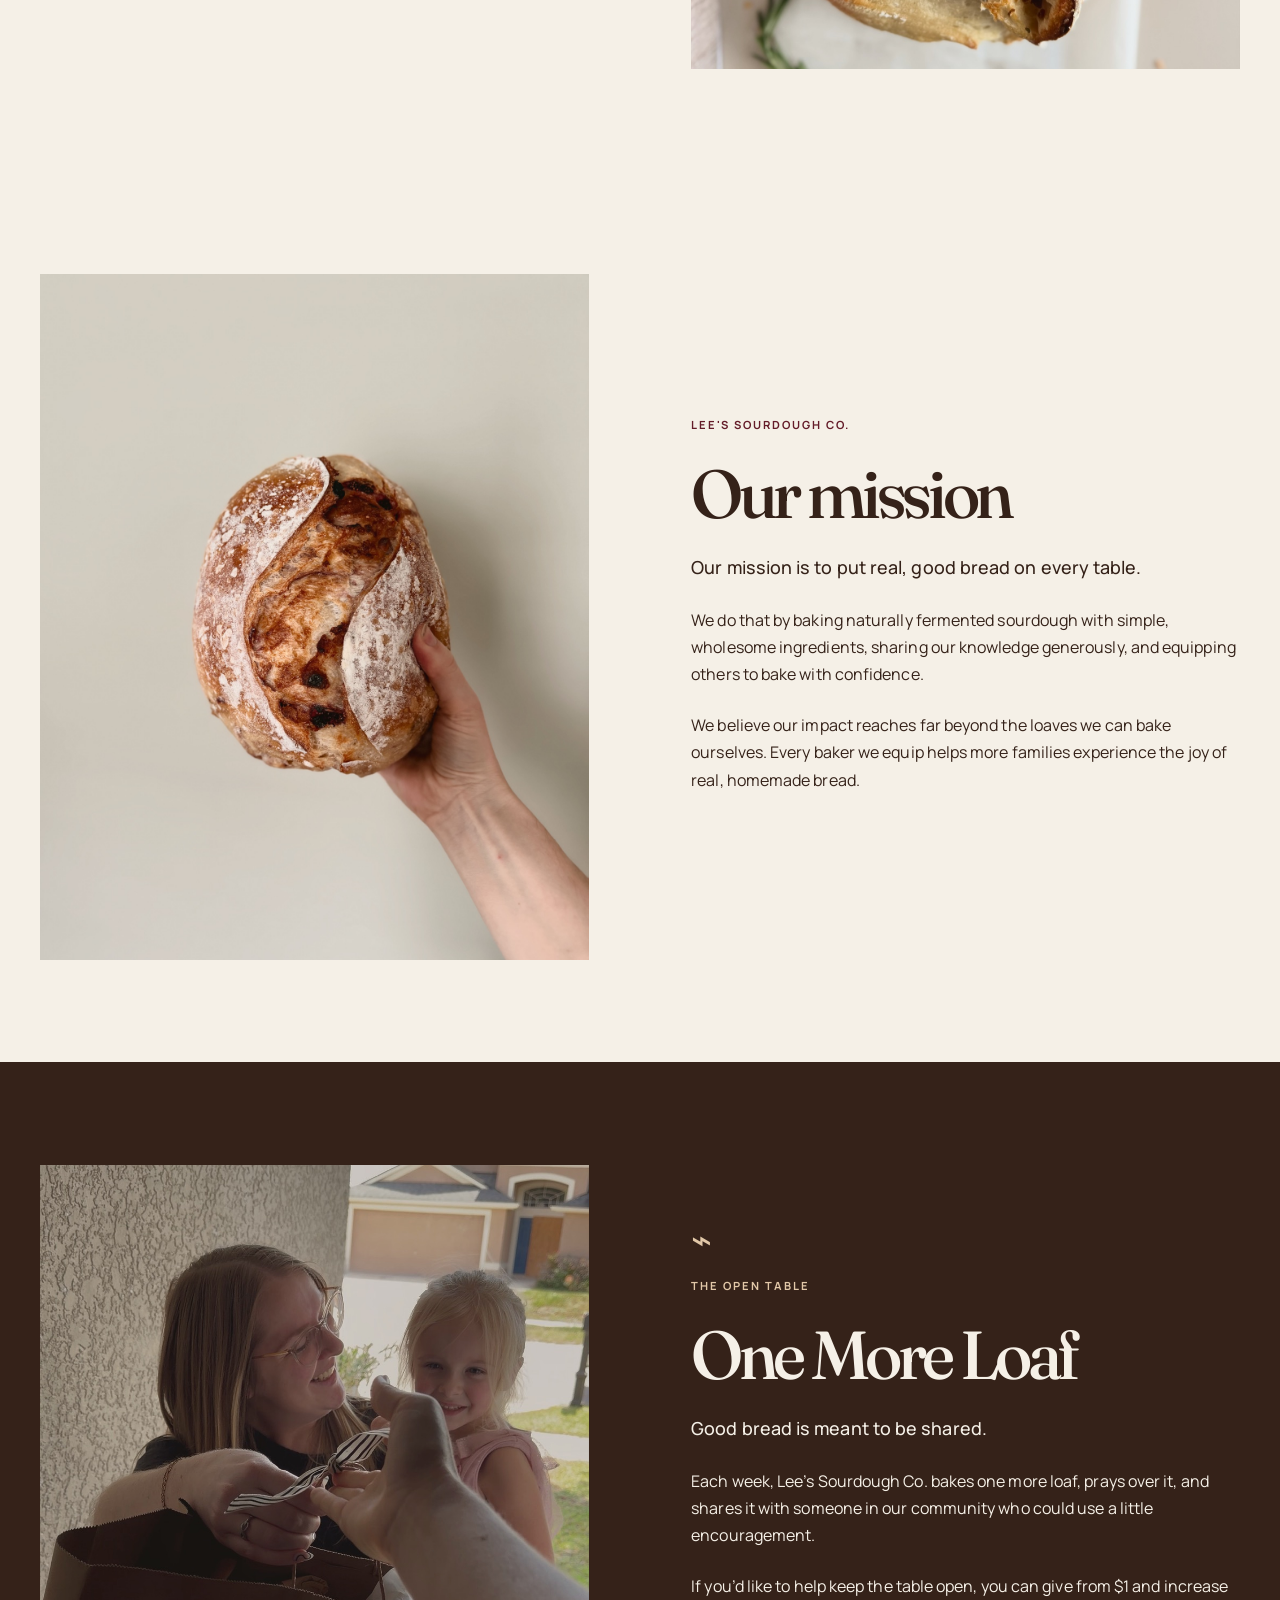
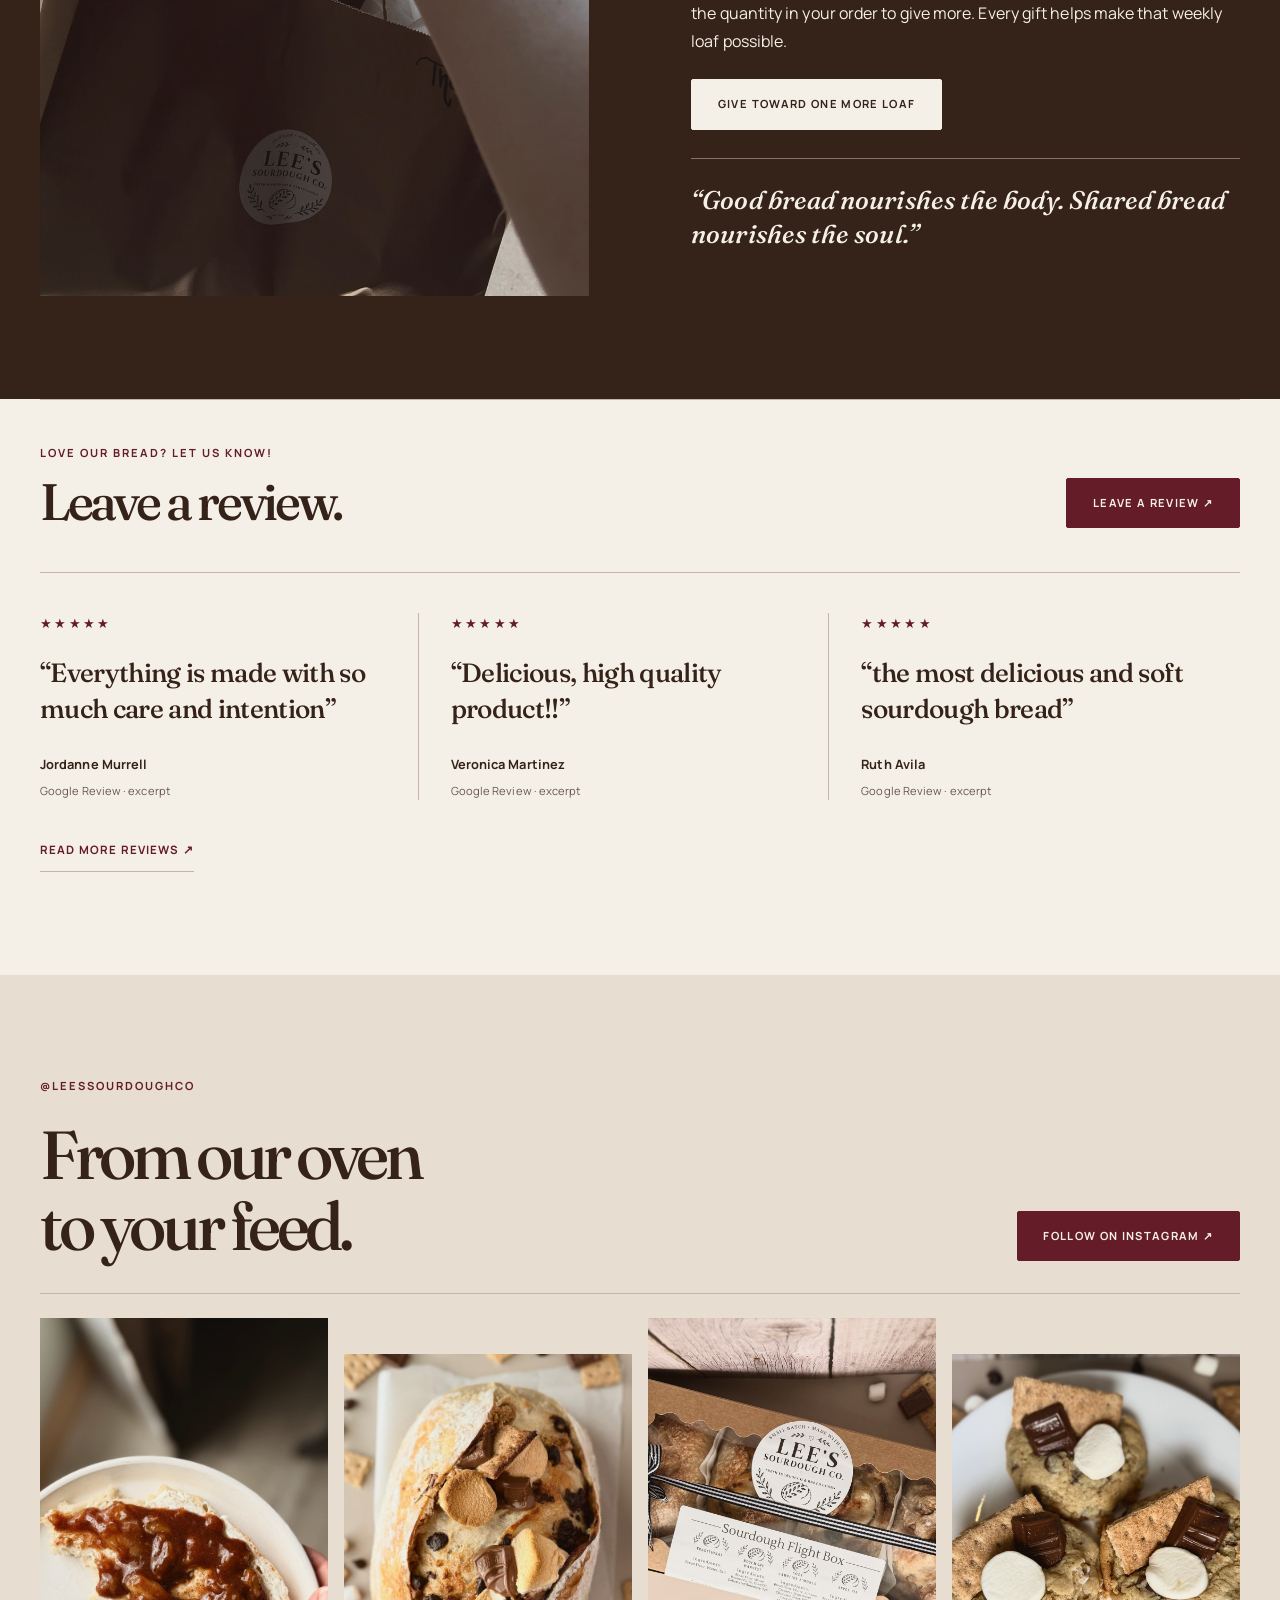
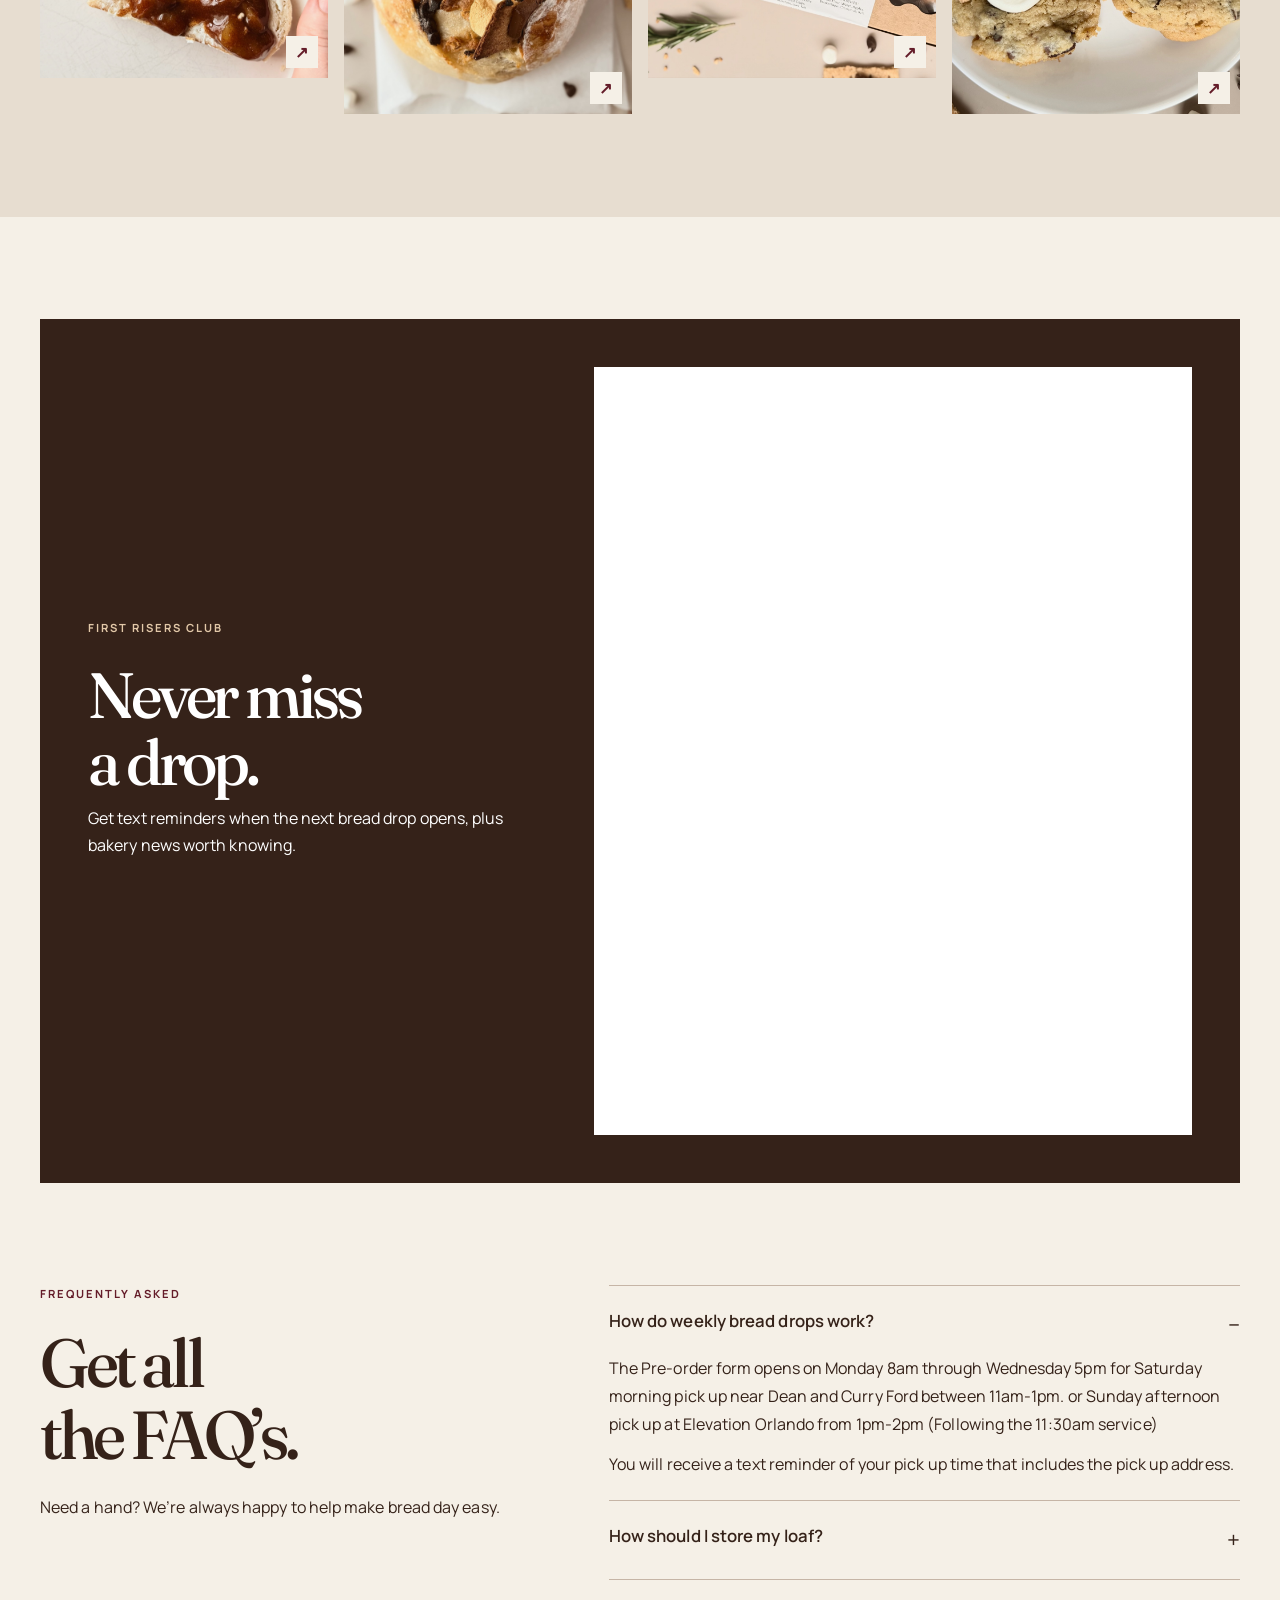
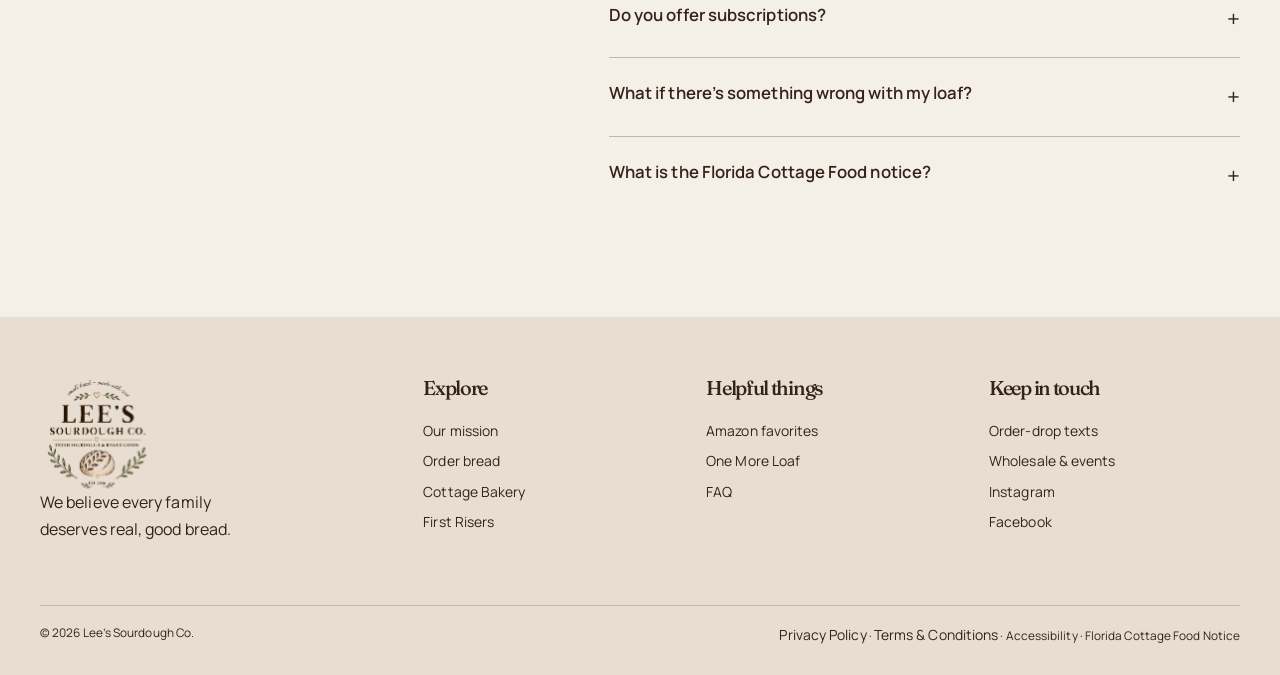
==== commit 276a06bb: "Update ordering layout, preorder hours, and pickup FAQ" ====
--- a/index.html
+++ b/index.html
@@ -98,15 +98,16 @@
 <body class="home-page">
   <header><div class="wrap nav"><a class="logo" href="#home"><img src="assets/lees-sourdough-logo-sticker.png" alt="Lee's Sourdough Co."></a><button class="nav-toggle" type="button" aria-label="Open navigation menu" aria-controls="site-navigation" aria-expanded="false"><svg width="22" height="18" viewBox="0 0 22 18" aria-hidden="true"><path d="M1 2h20M1 9h20M1 16h20" fill="none" stroke="currentColor" stroke-width="1.3"/></svg></button><nav id="site-navigation"><a href="#about">About</a><a href="order.html">Order Bread</a><a href="cottage-bakery.html">Cottage Bakery</a><a href="#open-table">One More Loaf</a><a href="#faq">FAQ</a></nav><a class="btn olive" href="#subscribe">Never miss an order drop!</a></div></header>
   <main>
-    <section class="hero" id="home"><div class="wrap hero-grid"><div class="fade"><h1>Real, good bread</h1><p class="eyebrow">Real ingredients · good for the soul</p><p>Slow-fermented sourdough, baked with honest ingredients for your table.</p><div class="choice-grid"><a class="choice bread-choice" href="order.html"><svg class="choice-icon" viewBox="0 0 48 48" aria-hidden="true"><path d="M7 33c1-9 7-15 17-15s16 6 17 15"/><path d="M9 33h30v5H9zM17 18c0-5 4-9 10-9 5 0 9 4 9 9M18 25c2 2 4 3 6 3s4-1 6-3"/></svg><strong>Order fresh<br>bread here →</strong></a><a class="choice learn-choice" href="cottage-bakery.html"><svg class="choice-icon" viewBox="0 0 48 48" aria-hidden="true"><rect x="9" y="17" width="30" height="23" rx="3"/><path d="M15 17V9h18v8M18 28h12M23 23v10M20 7h8"/></svg><strong>Cottage bakery<br>resources →</strong></a></div><div class="drop-status"><div><small>Order window</small><b id="heroCountdownLabel">Checking this week’s drop…</b><span id="heroCountdown" hidden></span></div><a href="#subscribe">Join First Risers Club →</a></div></div><div class="hero-photo fade"><img src="assets/editorial-hero.webp" fetchpriority="high" width="1080" height="1350" alt="Founder of Lee's Sourdough Co. enjoying fresh sourdough"></div></div></section>
+    <section class="hero" id="home"><div class="wrap hero-grid"><div class="fade"><h1>Real, good bread</h1><p class="eyebrow">Real ingredients · good for the soul</p><p>Slow-fermented sourdough, baked with honest ingredients for your table.</p><div class="choice-grid"><a class="choice bread-choice" href="order.html"><svg class="choice-icon" viewBox="0 0 48 48" aria-hidden="true"><path d="M7 33c1-9 7-15 17-15s16 6 17 15"/><path d="M9 33h30v5H9zM17 18c0-5 4-9 10-9 5 0 9 4 9 9M18 25c2 2 4 3 6 3s4-1 6-3"/></svg><strong>Order fresh<br>bread here →</strong></a><a class="choice learn-choice" href="cottage-bakery.html"><svg class="choice-icon" viewBox="0 0 48 48" aria-hidden="true"><rect x="9" y="17" width="30" height="23" rx="3"/><path d="M15 17V9h18v8M18 28h12M23 23v10M20 7h8"/></svg><strong>Cottage bakery<br>resources →</strong></a></div></div><div class="hero-photo fade"><img src="assets/editorial-hero.webp" fetchpriority="high" width="1080" height="1350" alt="Founder of Lee's Sourdough Co. enjoying fresh sourdough"></div></div></section>
+    <p class="eyebrow preorder-hours">Pre-orders are open from Monday 8am through Wednesday 5pm</p>
     <div class="ticker"><div>slow fermentation &nbsp; ✦ &nbsp; real ingredients &nbsp; ✦ &nbsp; baked for the table &nbsp; ✦ &nbsp; slow fermentation &nbsp; ✦ &nbsp; real ingredients &nbsp; ✦ &nbsp; baked for the table &nbsp; ✦ &nbsp;</div></div>
+<section class="order" id="order" aria-label="Weekly bread ordering"><div class="wrap order-layout order-only"><div><p class="lead" id="countdownLabel">The next bread drop opens in:</p><h3 id="countdown" style="font-family:Manrope;font-size:2rem;letter-spacing:.02em">--d --h --m</h3><p>Order Monday morning through Wednesday at 5 p.m., then choose your pickup time.</p><a class="btn olive" id="orderCta" href="order.html">Browse this week’s bread →</a></div></div></section>
     <section id="about"><div class="wrap split"><div class="round-photo"><img src="assets/lsc-handheld-loaf.jpg" loading="lazy" alt="A fresh Lee's Sourdough Co. loaf held by hand"></div><div><p class="eyebrow">Lee's Sourdough Co.</p><h2>Our mission</h2><p class="lead">Our mission is to put real, good bread on every table.</p><p>We do that by baking naturally fermented sourdough with simple, wholesome ingredients, sharing our knowledge generously, and equipping others to bake with confidence.</p><p>We believe our impact reaches far beyond the loaves we can bake ourselves. Every baker we equip helps more families experience the joy of real, homemade bread.</p></div></div></section>
     <section class="open-table" id="open-table"><div class="wrap open-grid"><div class="open-photo fade"><img src="assets/lsc-customer-pickup.jpg" loading="lazy" alt="Sharing Lee's Sourdough Co. bread with a customer and her child"></div><div class="open-copy"><div class="open-icon" aria-hidden="true">⌁</div><p class="eyebrow">The Open Table</p><h2>One More Loaf</h2><p class="lead">Good bread is meant to be shared.</p><p>Each week, Lee’s Sourdough Co. bakes one more loaf, prays over it, and shares it with someone in our community who could use a little encouragement.</p><p>If you’d like to help keep the table open, you can give from $1 and increase the quantity in your order to give more. Every gift helps make that weekly loaf possible.</p><a class="btn olive" href="order.html">Give toward One More Loaf</a><p class="quote">“Good bread nourishes the body. Shared bread nourishes the soul.”</p></div></div></section>
-    <section class="order" id="order"><div class="wrap order-layout order-only"><div><p class="eyebrow">Order bread</p><h2>Your weekly loaf is waiting.</h2><p class="lead" id="countdownLabel">The next bread drop opens in:</p><h3 id="countdown" style="font-family:Manrope;font-size:2rem;letter-spacing:.02em">--d --h --m</h3><p>Order Monday morning through Wednesday at 5 p.m., then choose your pickup time.</p><a class="btn olive" id="orderCta" href="order.html">Browse this week’s bread →</a></div></div></section>
     <section class="review-invitation" aria-labelledby="review-invitation-title"><div class="wrap"><div class="review-invitation-inner"><div><p class="eyebrow">Love our bread? Let us know!</p><h2 id="review-invitation-title">Leave a review.</h2></div><a class="btn olive" href="https://g.page/r/CViQhSh83FPbEBM/review" target="_blank" rel="noopener noreferrer" aria-label="Leave a Google review for Lee's Sourdough Co. (opens in a new tab)">Leave a review ↗</a></div><div id="customer-reviews" class="customer-reviews" aria-label="Customer reviews"></div><a class="reviews-more" href="https://www.google.com/maps/place/Lee's+Sourdough+Co./@46.423669,-129.9427085,3z/data=!3m1!4b1!4m6!3m5!1s0x88e7672c3568b12d:0xdb53dc7c28859058!8m2!3d46.423669!4d-129.9427086!16s%2Fg%2F11zgq34wzk" target="_blank" rel="noopener noreferrer" aria-label="Read more Google reviews (opens in a new tab)">Read more reviews ↗</a></div></section>
     <section class="instagram" aria-labelledby="instagram-title"><div class="wrap"><div class="instagram-head"><div><p class="eyebrow">@leessourdoughco</p><h2 id="instagram-title">From our oven to your feed.</h2></div><a class="btn olive" href="https://www.instagram.com/leessourdoughco/" target="_blank" rel="noopener">Follow on Instagram ↗</a></div><div class="instagram-grid"><a class="instagram-post" href="https://www.instagram.com/leessourdoughco/" target="_blank" rel="noopener"><img src="assets/lsc-apple-toast.jpg" loading="lazy" alt="Sourdough toast with apple topping"><span aria-hidden="true">↗</span></a><a class="instagram-post" href="https://www.instagram.com/leessourdoughco/" target="_blank" rel="noopener"><img src="assets/lsc-smores-loaf.jpg" loading="lazy" alt="Fresh s’mores sourdough loaf"><span aria-hidden="true">↗</span></a><a class="instagram-post" href="https://www.instagram.com/leessourdoughco/" target="_blank" rel="noopener"><img src="assets/lsc-smores.-loaf.jpg" loading="lazy" alt="Lee's Sourdough Co. sourdough flight box"><span aria-hidden="true">↗</span></a><a class="instagram-post" href="https://www.instagram.com/leessourdoughco/" target="_blank" rel="noopener"><img src="assets/lsc-smores-cookies.jpg" loading="lazy" alt="Freshly baked s’mores cookies"><span aria-hidden="true">↗</span></a></div></div></section>
     <section class="subscribe" id="subscribe"><div class="wrap"><div class="subscribe-box"><div><p class="eyebrow" style="color:#f3d4ae">First Risers Club</p><h2>Never miss<br>a drop.</h2><p>Get text reminders when the next bread drop opens, plus bakery news worth knowing.</p></div><div class="risers-embed"><iframe src="https://link.lifeofthelees.com/widget/form/QZSWTrBe4F0Rznq5E8oC" id="inline-QZSWTrBe4F0Rznq5E8oC" data-layout="{'id':'INLINE'}" data-trigger-type="alwaysShow" data-trigger-value="" data-activation-type="alwaysActivated" data-activation-value="" data-deactivation-type="neverDeactivate" data-deactivation-value="" data-form-name="Join the First Risers!" data-height="768" data-layout-iframe-id="inline-QZSWTrBe4F0Rznq5E8oC" data-form-id="QZSWTrBe4F0Rznq5E8oC" data-cookie-consent="true" data-cookie-consent-provider="auto" title="Join the First Risers!"></iframe><script src="https://link.lifeofthelees.com/js/form_embed.js"></script></div></div></div></section>
-<section id="faq"><div class="wrap faq-grid"><div><p class="eyebrow">Frequently asked</p><h2>Get all the FAQ’s.</h2><p>Need a hand? We’re always happy to help make bread day easy.</p></div><div><details open><summary>How do weekly bread drops work?</summary><p>We announce each week’s menu to First Risers, then open a limited order window. Reserve online and choose a pickup time.</p></details><details><summary>How should I store my loaf?</summary><p>You can store your loaf on the counter for 2–3 days, then in the fridge for up to a week. The best way to keep it fresh longer is to pre-slice it and store it in a freezer bag in the freezer.</p></details><details><summary>Do you offer subscriptions?</summary><p>Subscriptions are coming soon. Join First Risers to be the first to know when they’re ready.</p></details><details><summary>What if there’s something wrong with my loaf?</summary><p>We want every loaf to be a delight. Reach out within 24 hours of pickup with pictures and a description of what was wrong, and we’ll make it right.</p></details><details><summary>What is the Florida Cottage Food notice?</summary><p>Lee’s Sourdough Co. operates under Florida’s Cottage Food Law, which allows home bakers to make and sell certain low-risk, shelf-stable foods from their home kitchens without a food permit or commercial kitchen.</p><p>This includes foods like breads, cookies, cakes, pastries, candies, jams, and other approved shelf-stable products. Foods that require refrigeration for safety, including products made with certain cream cheese or other temperature-controlled ingredients, are not permitted under the cottage food exemption.</p><p>Simply put: everything I sell is made from my home kitchen and carefully selected to meet Florida’s cottage food requirements.</p></details></div></div></section>
+<section id="faq"><div class="wrap faq-grid"><div><p class="eyebrow">Frequently asked</p><h2>Get all the FAQ’s.</h2><p>Need a hand? We’re always happy to help make bread day easy.</p></div><div><details open><summary>How do weekly bread drops work?</summary><p>The Pre-order form opens on Monday 8am through Wednesday 5pm for Saturday morning pick up near Dean and Curry Ford between 11am-1pm. or Sunday afternoon pick up at Elevation Orlando from 1pm-2pm (Following the 11:30am service)</p><p>You will receive a text reminder of your pick up time that includes the pick up address.</p></details><details><summary>How should I store my loaf?</summary><p>You can store your loaf on the counter for 2–3 days, then in the fridge for up to a week. The best way to keep it fresh longer is to pre-slice it and store it in a freezer bag in the freezer.</p></details><details><summary>Do you offer subscriptions?</summary><p>Subscriptions are coming soon. Join First Risers to be the first to know when they’re ready.</p></details><details><summary>What if there’s something wrong with my loaf?</summary><p>We want every loaf to be a delight. Reach out within 24 hours of pickup with pictures and a description of what was wrong, and we’ll make it right.</p></details><details><summary>What is the Florida Cottage Food notice?</summary><p>Lee’s Sourdough Co. operates under Florida’s Cottage Food Law, which allows home bakers to make and sell certain low-risk, shelf-stable foods from their home kitchens without a food permit or commercial kitchen.</p><p>This includes foods like breads, cookies, cakes, pastries, candies, jams, and other approved shelf-stable products. Foods that require refrigeration for safety, including products made with certain cream cheese or other temperature-controlled ingredients, are not permitted under the cottage food exemption.</p><p>Simply put: everything I sell is made from my home kitchen and carefully selected to meet Florida’s cottage food requirements.</p></details></div></div></section>
   </main>
   <footer id="contact"><div class="wrap"><div class="footer-grid"><div><div class="logo"><img src="assets/lees-sourdough-logo-sticker.png" alt="Lee's Sourdough Co."></div><p style="max-width:240px">We believe every family deserves real, good bread.</p></div><div><h3>Explore</h3><a href="#about">Our mission</a><a href="order.html">Order bread</a><a href="cottage-bakery.html">Cottage Bakery</a><a href="#subscribe">First Risers</a></div><div><h3>Helpful things</h3><a href="cottage-bakery.html">Amazon favorites</a><a href="#open-table">One More Loaf</a><a href="#faq">FAQ</a></div><div><h3>Keep in touch</h3><a href="#subscribe">Order-drop texts</a><a href="#contact">Wholesale & events</a><a href="#contact">Instagram</a><a href="#contact">Facebook</a></div></div><div class="legal"><span>© 2026 Lee’s Sourdough Co.</span><span><a href="privacy-policy.html">Privacy Policy</a> · <a href="terms.html">Terms &amp; Conditions</a> · Accessibility · Florida Cottage Food Notice</span></div></div></footer>
   <script>
@@ -114,7 +115,7 @@
     const ORDER_FORM_URL = 'order.html';
     const nyParts = date => Object.fromEntries(new Intl.DateTimeFormat('en-US',{timeZone:'America/New_York',year:'numeric',month:'numeric',day:'numeric',weekday:'short'}).formatToParts(date).filter(p=>p.type!=='literal').map(p=>[p.type,p.value]));
     function nyTime(year,month,day,hour){const approx=new Date(Date.UTC(year,month-1,day,hour));const zone=new Intl.DateTimeFormat('en-US',{timeZone:'America/New_York',timeZoneName:'longOffset'}).formatToParts(approx).find(p=>p.type==='timeZoneName').value;const match=zone.match(/GMT([+-])(\d{2}):(\d{2})/);const offset=(Number(match[2])*60+Number(match[3]))*(match[1]==='-'?-1:1);return new Date(approx.getTime()-offset*60000);}
-    function updateCountdown(){const now=new Date(),p=nyParts(now),today=new Date(Date.UTC(+p.year,+p.month-1,+p.day)),weekdays={Sun:0,Mon:1,Tue:2,Wed:3,Thu:4,Fri:5,Sat:6},monday=new Date(today);monday.setUTCDate(today.getUTCDate()-((weekdays[p.weekday]+6)%7));let open=nyTime(monday.getUTCFullYear(),monday.getUTCMonth()+1,monday.getUTCDate(),8),close=nyTime(monday.getUTCFullYear(),monday.getUTCMonth()+1,monday.getUTCDate()+2,17),target,label;if(now<open){target=open;label='Orders open Monday at 8 a.m. ET.';}else if(now<close){target=close;label='Orders are open now — closes Wednesday at 5 p.m. ET.';}else{monday.setUTCDate(monday.getUTCDate()+7);target=nyTime(monday.getUTCFullYear(),monday.getUTCMonth()+1,monday.getUTCDate(),8);label='This week’s order window has closed.';}const ms=Math.max(0,target-now),d=Math.floor(ms/864e5),h=Math.floor(ms/36e5)%24,m=Math.floor(ms/6e4)%60;document.getElementById('countdown').textContent=`${d}d ${h}h ${m}m`;document.getElementById('countdownLabel').textContent=now<open?'The next bread drop opens in:':now<close?'This week’s order window closes in:':'The next bread drop opens in:';document.getElementById('heroCountdownLabel').textContent=label;const cta=document.getElementById('orderCta');if(ORDER_FORM_URL)cta.href=ORDER_FORM_URL;}
+    function updateCountdown(){const now=new Date(),p=nyParts(now),today=new Date(Date.UTC(+p.year,+p.month-1,+p.day)),weekdays={Sun:0,Mon:1,Tue:2,Wed:3,Thu:4,Fri:5,Sat:6},monday=new Date(today);monday.setUTCDate(today.getUTCDate()-((weekdays[p.weekday]+6)%7));let open=nyTime(monday.getUTCFullYear(),monday.getUTCMonth()+1,monday.getUTCDate(),8),close=nyTime(monday.getUTCFullYear(),monday.getUTCMonth()+1,monday.getUTCDate()+2,17),target;if(now<open){target=open;}else if(now<close){target=close;}else{monday.setUTCDate(monday.getUTCDate()+7);target=nyTime(monday.getUTCFullYear(),monday.getUTCMonth()+1,monday.getUTCDate(),8);}const ms=Math.max(0,target-now),d=Math.floor(ms/864e5),h=Math.floor(ms/36e5)%24,m=Math.floor(ms/6e4)%60;document.getElementById('countdown').textContent=`${d}d ${h}h ${m}m`;document.getElementById('countdownLabel').textContent=now<open?'The next bread drop opens in:':now<close?'This week’s order window closes in:':'The next bread drop opens in:';const cta=document.getElementById('orderCta');if(ORDER_FORM_URL)cta.href=ORDER_FORM_URL;}
     updateCountdown();setInterval(updateCountdown,60000);
     const loafSearch=document.getElementById('loafSearch');if(loafSearch)loafSearch.addEventListener('input',e=>document.querySelectorAll('.loaf').forEach(x=>x.style.display=x.textContent.toLowerCase().includes(e.target.value.toLowerCase())?'block':'none'));
   </script>
--- a/editorial.css
+++ b/editorial.css
@@ -32,7 +32,7 @@
 nav a { display:flex; align-items:center; min-height:44px; }
 .nav>.btn { font-size:.64rem; padding-inline:1rem; }
 .nav-toggle { display:none; }
-.home-page .hero p.eyebrow { font-size:.825rem; line-height:1.6; }
+.home-page .hero p.eyebrow,.home-page .preorder-hours { font-size:.825rem; line-height:1.6; }
 .home-page .hero { padding:40px 0 var(--section-space); }
 .home-page .hero-grid { display:grid; grid-template-columns:1.08fr 1fr; gap:4vw; align-items:center; }
 .home-page .hero h1 { color:var(--espresso); font-size:clamp(3.3rem,5.7vw,5.8rem); margin-bottom:24px; }
@@ -55,6 +55,7 @@
 .drop-status a { white-space:normal; min-height:44px; display:flex; align-items:center; }
 .drop-status b { font-size:.975rem; line-height:1.6; }
 .drop-status small,.drop-status a { font-size:.755rem; }
+.home-page .preorder-hours { margin:0; padding:0 20px 16px; text-align:center; text-wrap:balance; }
 .ticker { background:var(--maroon); padding-block:17px; font-size:.65rem; }
 .split { grid-template-columns:1fr 1fr; gap:8vw; }
 .split>div:last-child { padding-top:0; }
